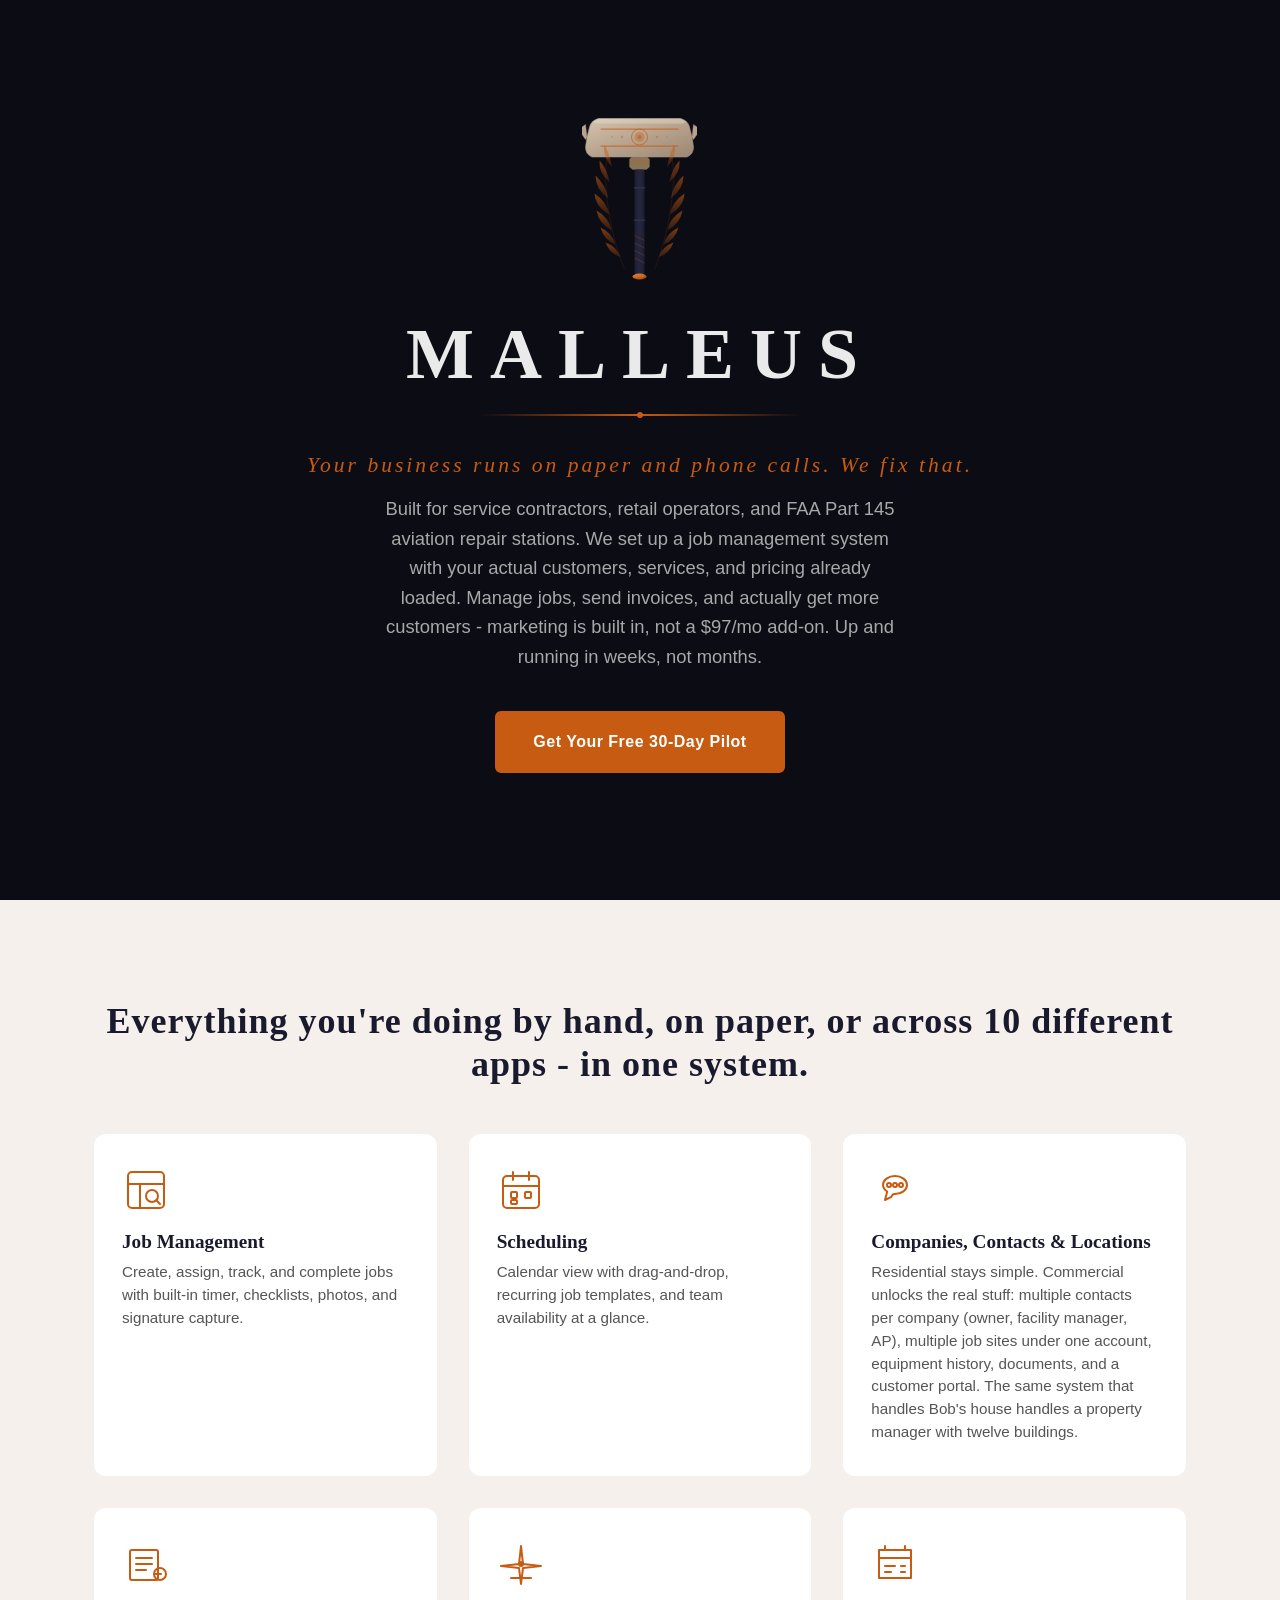
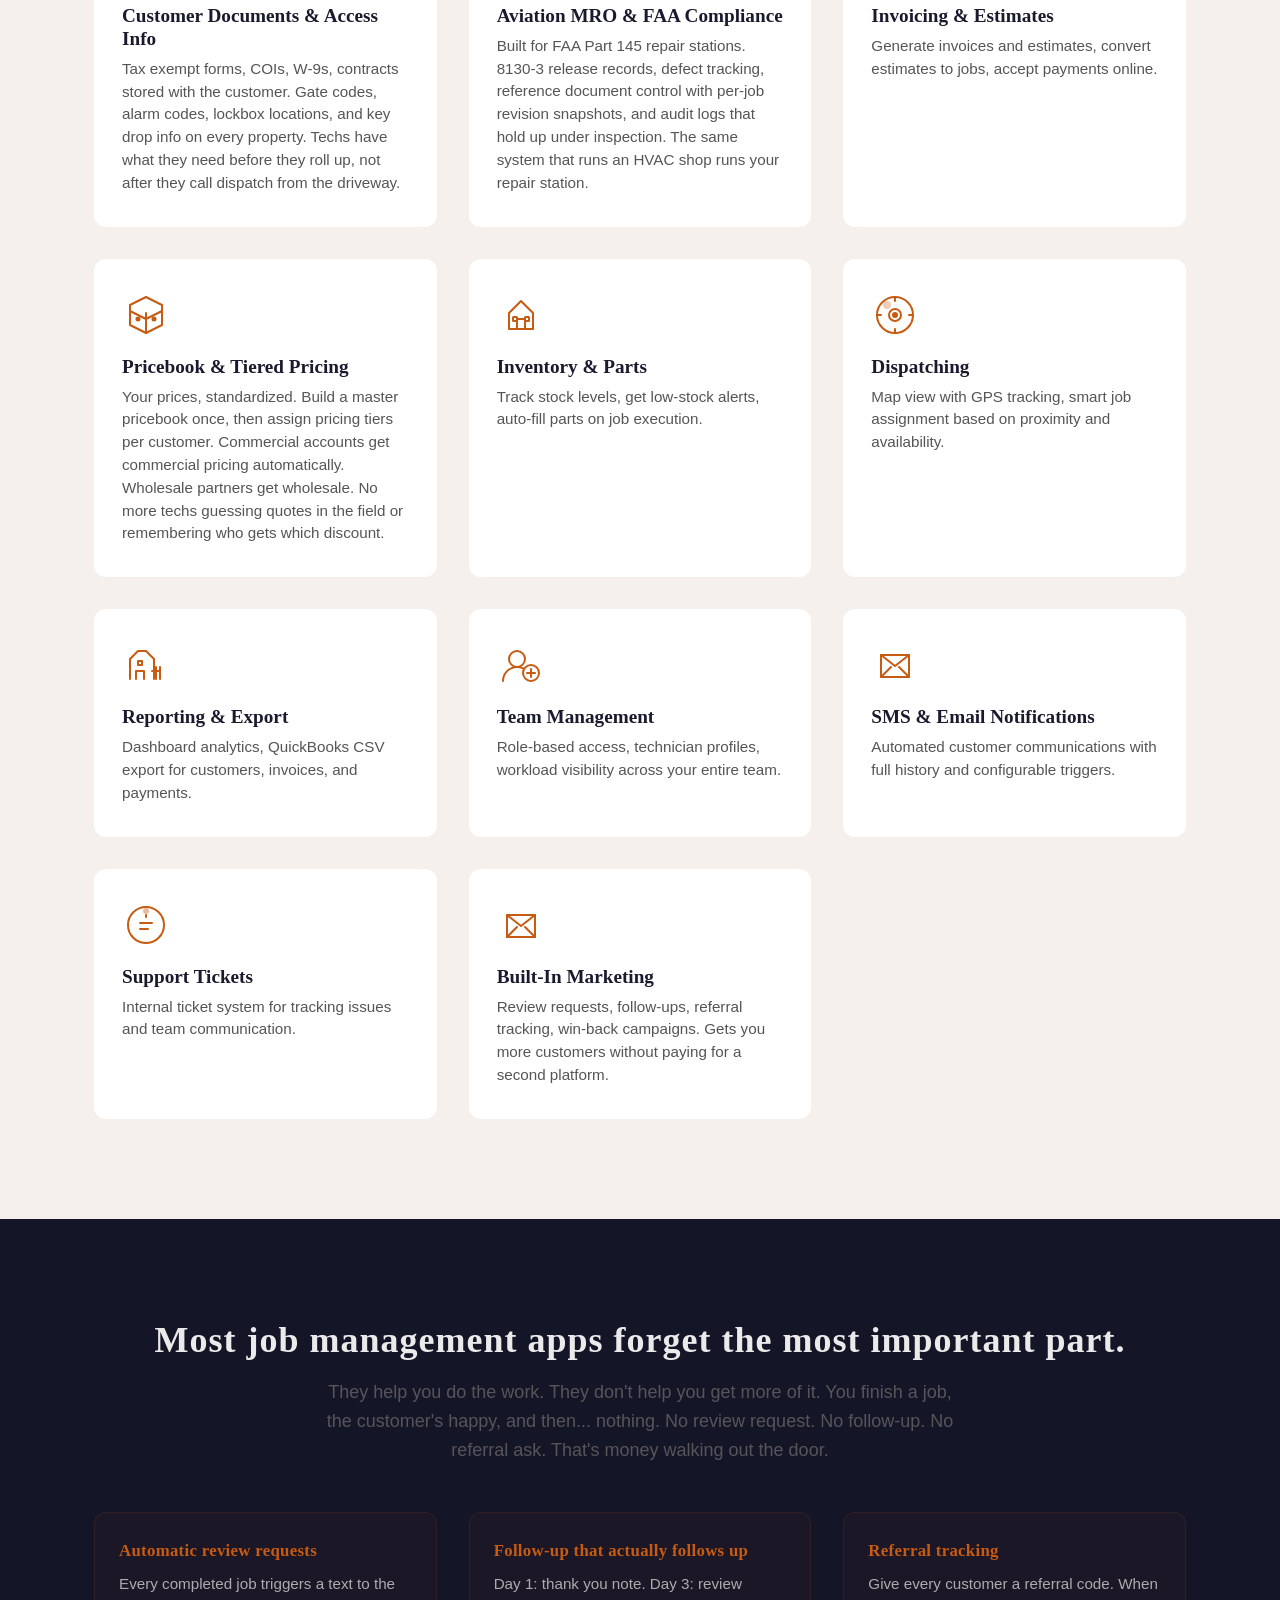
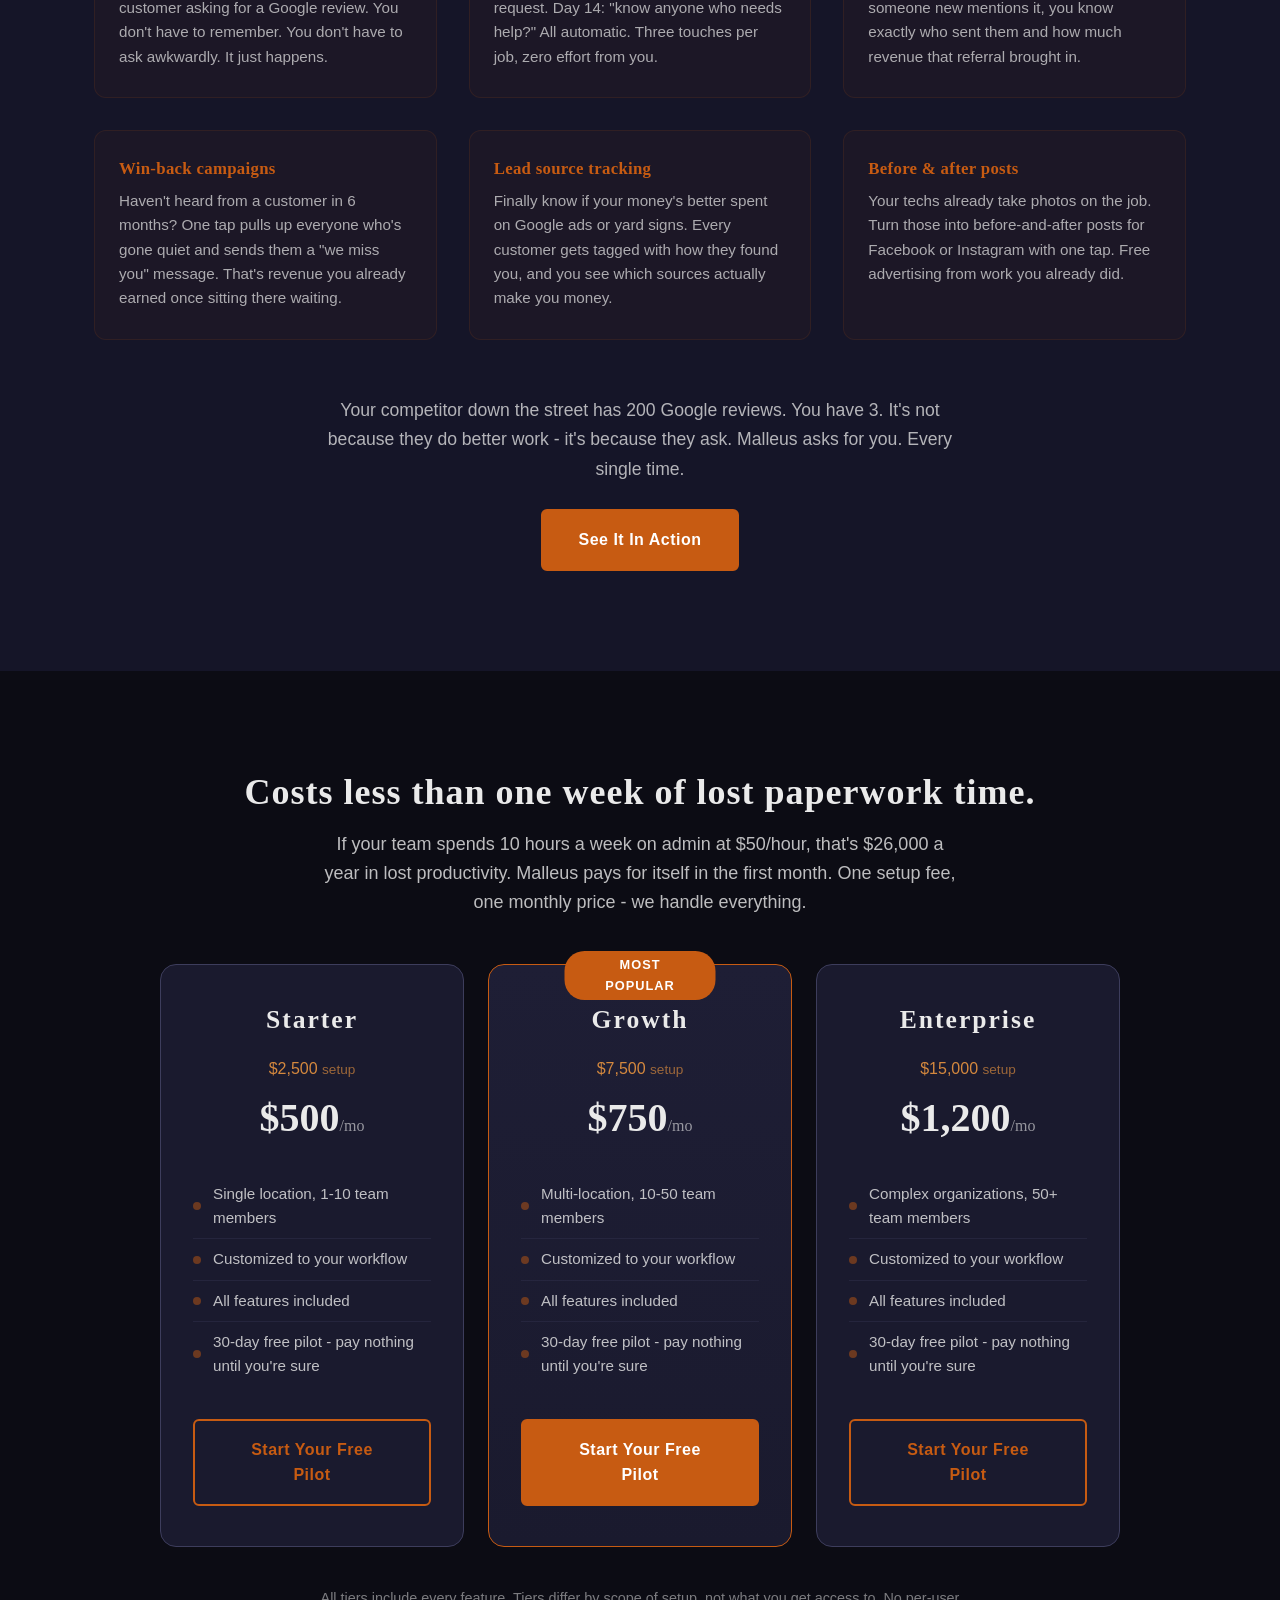
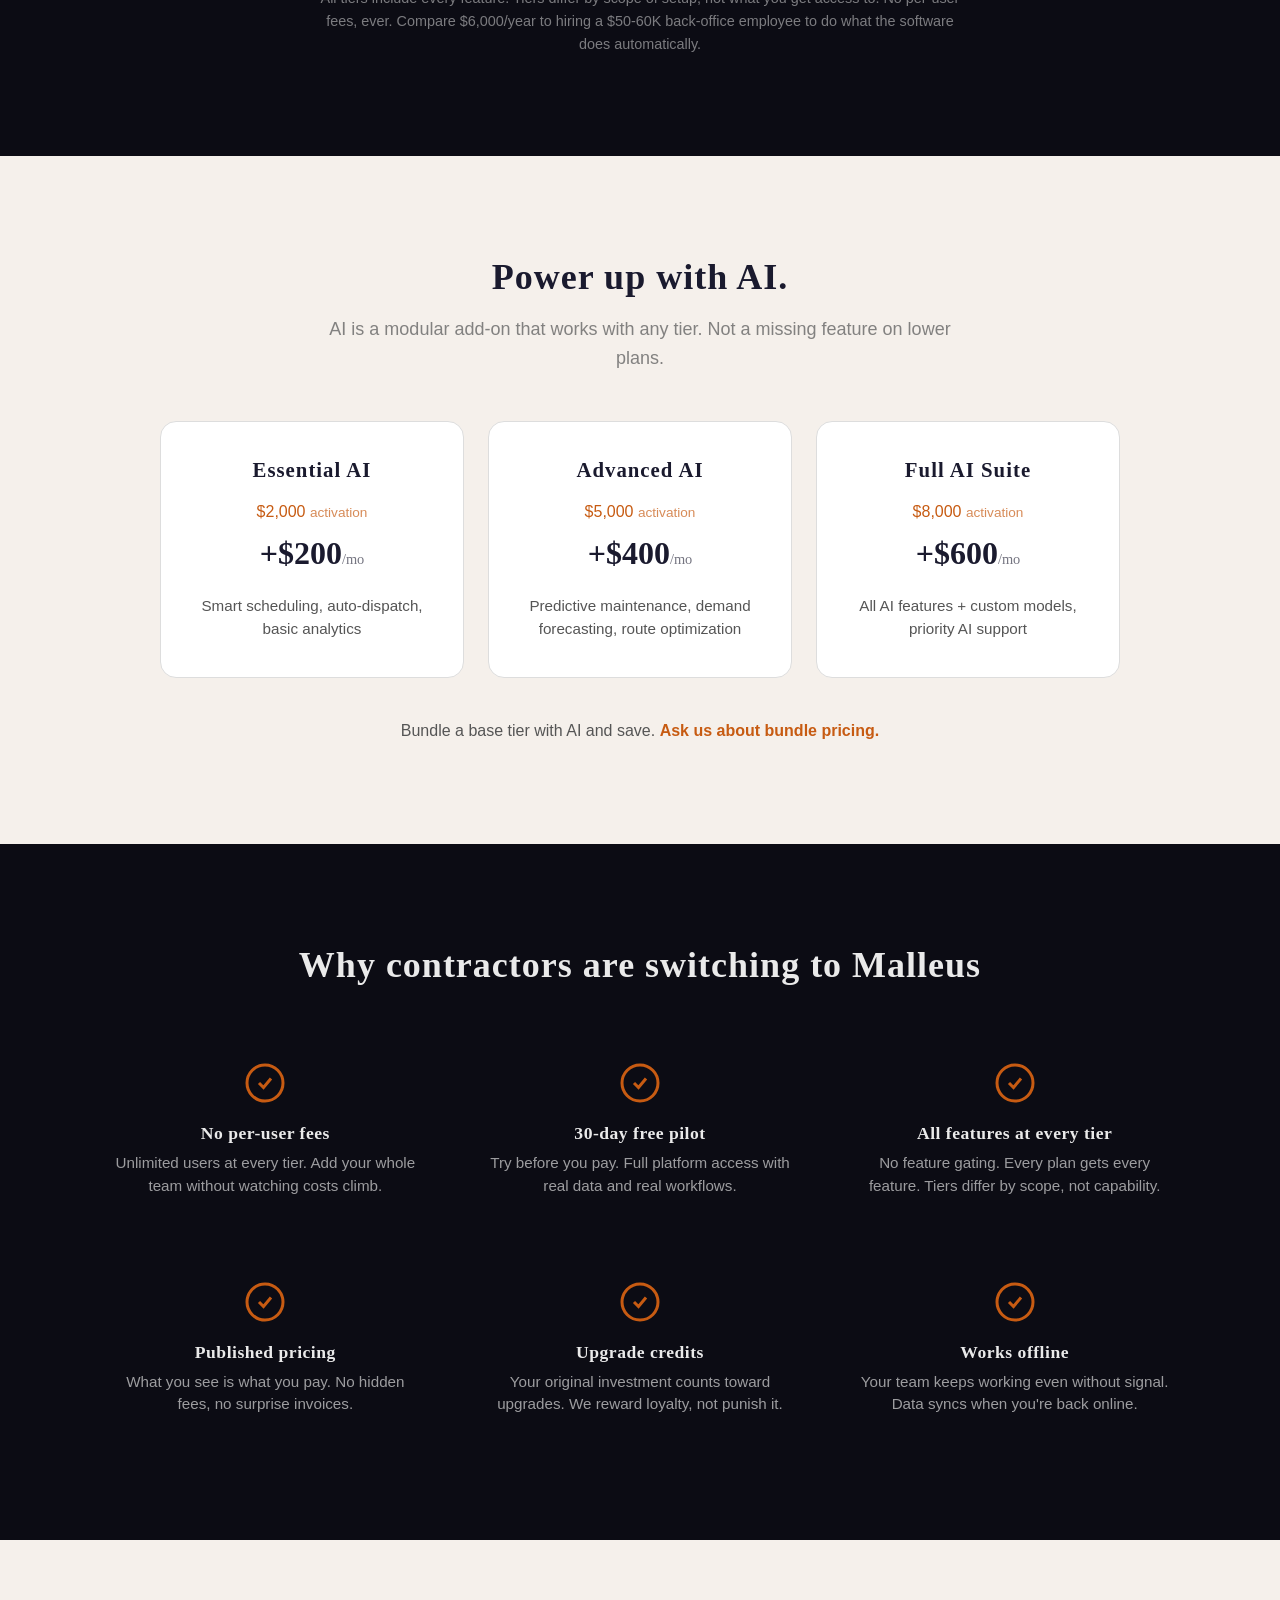
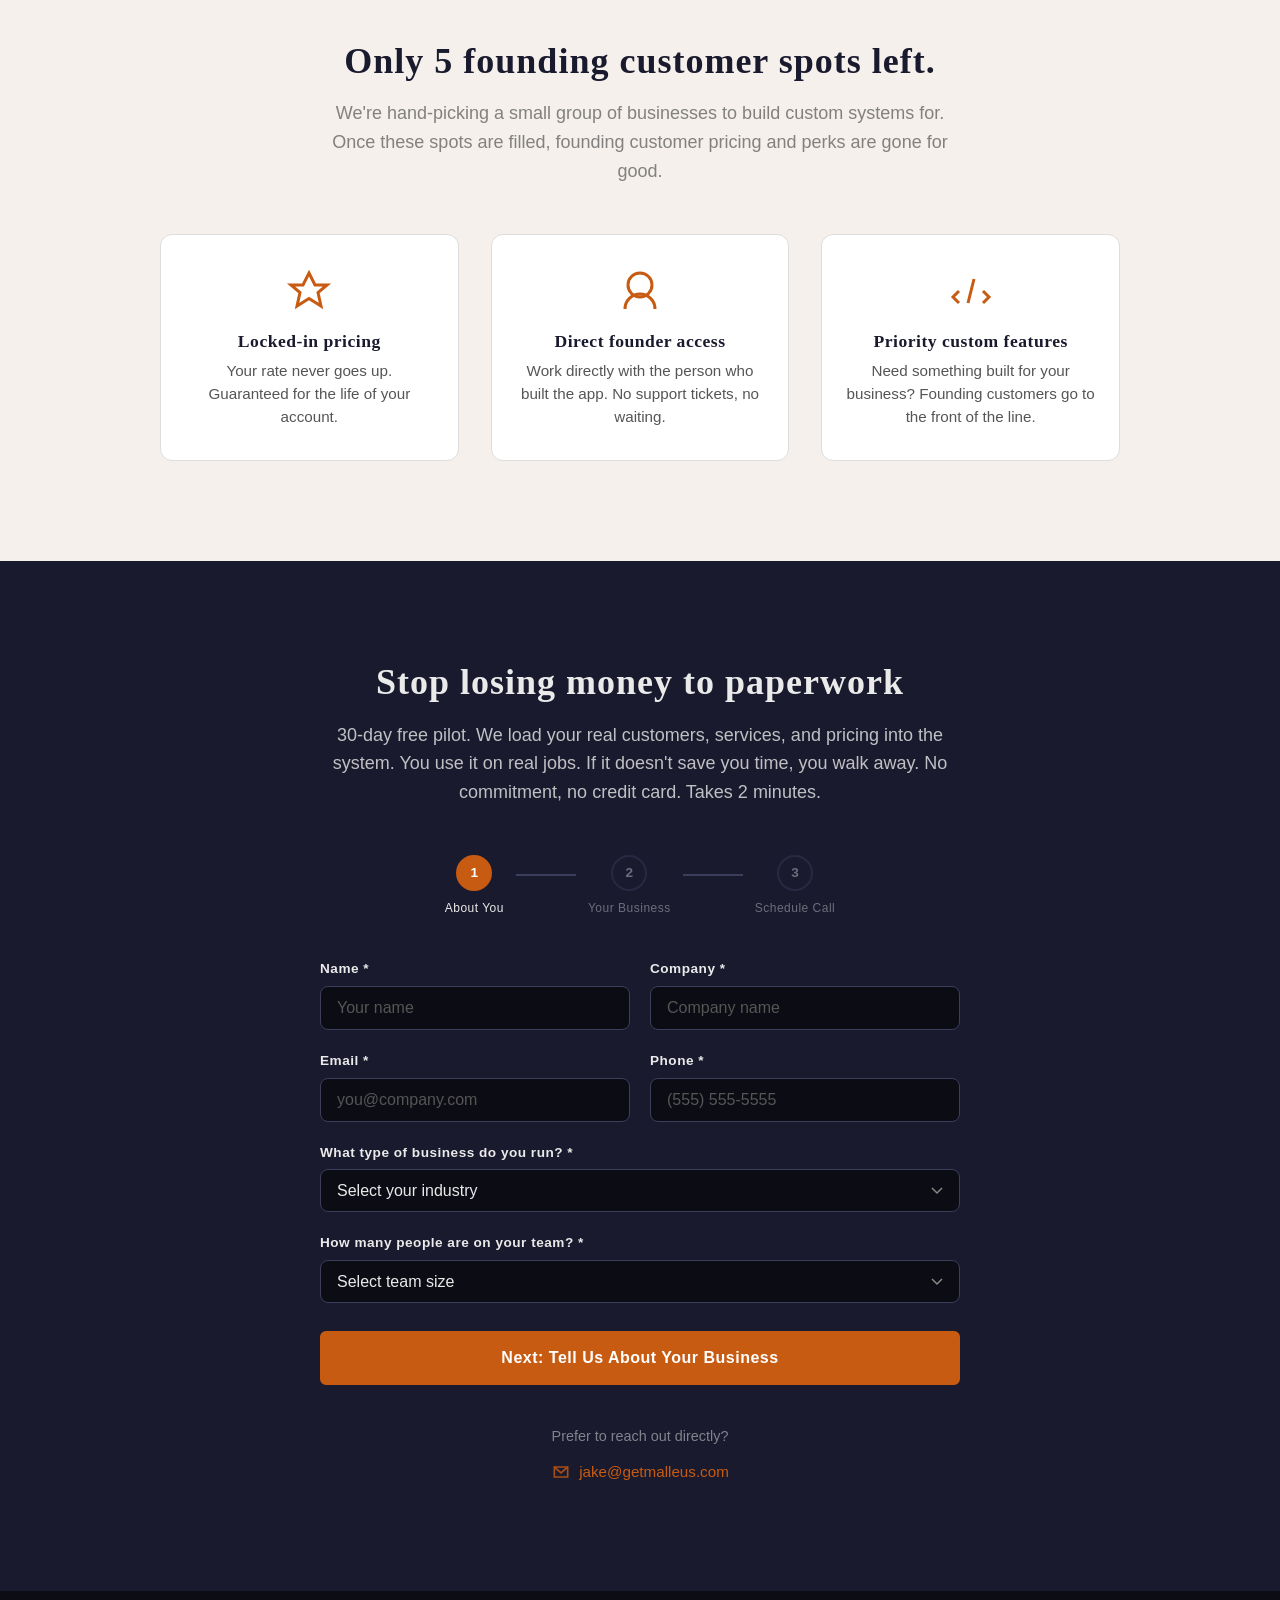
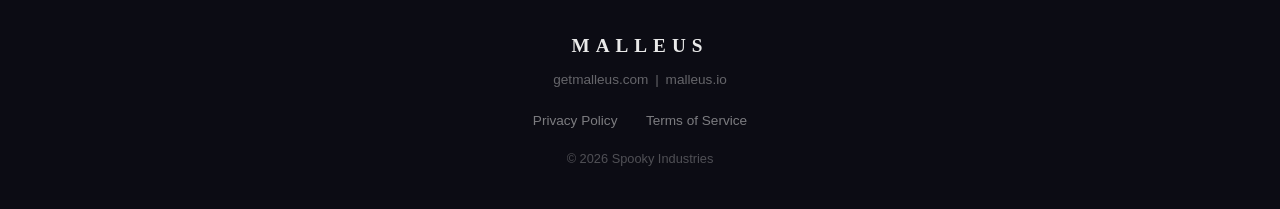
==== index.html @ 8bbc68ff "Hero subtitle: lead with audience list to surface MRO + retail breadth Aviation MRO visitors clickin" ====
<!DOCTYPE html>
<html lang="en">
<head>
  <meta charset="UTF-8">
  <meta name="viewport" content="width=device-width, initial-scale=1.0">
  <title>Malleus - Job Management for Service Businesses &amp; Aviation MRO</title>
  <meta name="description" content="Job management for service businesses, retail, and aviation MRO. Multi-location accounts, tiered pricebook, scheduling, invoicing, dispatching, FAA Part 145 compliance, and built-in marketing automation. 30-day free pilot, $500/mo, no per-user fees.">
  <meta name="theme-color" content="#0C0C14">
  <meta property="og:title" content="Malleus - Field Service, Retail, and Aviation MRO Management">
  <meta property="og:description" content="Custom job management for service businesses, retail, and FAA Part 145 aviation MRO. Multi-location accounts, tiered pricing, all features, unlimited users, 30-day free pilot.">
  <meta property="og:type" content="website">
  <meta property="og:url" content="https://getmalleus.com">
  <link rel="stylesheet" href="style.css">
  <link rel="icon" type="image/svg+xml" href="data:image/svg+xml,<svg xmlns='http://www.w3.org/2000/svg' viewBox='0 0 100 100'><rect width='100' height='100' rx='20' fill='%230C0C14'/><text x='50' y='68' text-anchor='middle' font-family='Georgia,serif' font-size='52' font-weight='bold' fill='%23EAEAEA'>M</text></svg>">
</head>
<body>

  <!-- ===================== HERO ===================== -->
  <section class="hero" id="top">
    <div class="container">
      <div class="hero-logo">
        <svg class="hero-hammer" xmlns="http://www.w3.org/2000/svg" viewBox="0 0 230 360" width="115" height="180" aria-hidden="true">
          <defs>
            <linearGradient id="steelFace" x1="0%" y1="0%" x2="100%" y2="100%">
              <stop offset="0%" style="stop-color:#D4C4B0"/>
              <stop offset="50%" style="stop-color:#B8A48E"/>
              <stop offset="100%" style="stop-color:#9A8672"/>
            </linearGradient>
            <linearGradient id="bronze" x1="0%" y1="0%" x2="100%" y2="100%">
              <stop offset="0%" style="stop-color:#D4883E"/>
              <stop offset="50%" style="stop-color:#C75B12"/>
              <stop offset="100%" style="stop-color:#A04A0E"/>
            </linearGradient>
            <linearGradient id="handleWood" x1="0%" y1="0%" x2="100%" y2="0%">
              <stop offset="0%" style="stop-color:#1E1E30"/>
              <stop offset="50%" style="stop-color:#252540"/>
              <stop offset="100%" style="stop-color:#1E1E30"/>
            </linearGradient>
            <linearGradient id="laurelGrad" x1="0%" y1="0%" x2="0%" y2="100%">
              <stop offset="0%" style="stop-color:#C75B12;stop-opacity:0.6"/>
              <stop offset="100%" style="stop-color:#C75B12;stop-opacity:0.2"/>
            </linearGradient>
          </defs>
          <g transform="translate(115, 5)">
            <!-- Hammer head -->
            <path d="M -105,55 L -100,35 Q -97,22 -82,18 L 82,18 Q 97,22 100,35 L 105,55 L 108,75 Q 108,90 95,95 L -95,95 Q -108,90 -108,75 Z" fill="url(#steelFace)" stroke="#A89280" stroke-width="1.2"/>
            <path d="M -95,25 L -82,18 L 82,18 L 95,25 L 85,28 L -85,28 Z" fill="#E8DDD0" opacity="0.4"/>
            <rect x="-78" y="38" width="156" height="2.5" rx="1" fill="#C75B12" opacity="0.7"/>
            <rect x="-78" y="72" width="156" height="2.5" rx="1" fill="#C75B12" opacity="0.7"/>
            <circle cx="0" cy="55" r="16" fill="none" stroke="#C75B12" stroke-width="2" opacity="0.7"/>
            <circle cx="0" cy="55" r="10" fill="#C75B12" opacity="0.35"/>
            <circle cx="0" cy="55" r="4" fill="#C75B12" opacity="0.6"/>
            <circle cx="-35" cy="55" r="2.5" fill="#C75B12" opacity="0.4"/>
            <circle cx="35" cy="55" r="2.5" fill="#C75B12" opacity="0.4"/>
            <circle cx="-55" cy="55" r="1.8" fill="#C75B12" opacity="0.3"/>
            <circle cx="55" cy="55" r="1.8" fill="#C75B12" opacity="0.3"/>
            <path d="M -108,60 L -115,50 Q -118,42 -115,35 L -108,30 L -105,55 Z" fill="#B8A48E" stroke="#A89280" stroke-width="0.8"/>
            <path d="M 108,60 L 115,50 Q 118,42 115,35 L 108,30 L 105,55 Z" fill="#B8A48E" stroke="#A89280" stroke-width="0.8"/>
            <!-- Handle socket -->
            <path d="M -16,95 L -20,100 L -20,115 L -14,120 L 14,120 L 20,115 L 20,100 L 16,95" fill="#8B7355" stroke="#7A6448" stroke-width="0.8"/>
            <rect x="-15" y="103" width="30" height="2" rx="1" fill="#C75B12" opacity="0.4"/>
            <!-- Handle -->
            <rect x="-10" y="120" width="20" height="210" rx="4" fill="url(#handleWood)"/>
            <line x1="-4" y1="130" x2="-4" y2="320" stroke="#2D2D48" stroke-width="0.6" opacity="0.4"/>
            <line x1="4" y1="130" x2="4" y2="320" stroke="#2D2D48" stroke-width="0.6" opacity="0.4"/>
            <rect x="-12" y="155" width="24" height="3" rx="1" fill="#3D3D5C" opacity="0.5"/>
            <rect x="-12" y="220" width="24" height="3" rx="1" fill="#3D3D5C" opacity="0.5"/>
            <g stroke="#C75B12" stroke-width="1.5" opacity="0.35">
              <line x1="-10" y1="252" x2="10" y2="262"/>
              <line x1="-10" y1="267" x2="10" y2="277"/>
              <line x1="-10" y1="282" x2="10" y2="292"/>
              <line x1="-10" y1="297" x2="10" y2="307"/>
            </g>
            <ellipse cx="0" cy="334" rx="14" ry="6" fill="url(#bronze)"/>
            <ellipse cx="0" cy="332" rx="10" ry="4" fill="#D4883E" opacity="0.4"/>
            <!-- Laurels -->
            <g fill="url(#laurelGrad)">
              <path d="M -55,115 Q -75,95 -70,70 Q -60,88 -55,115"/>
              <path d="M -60,145 Q -82,128 -80,102 Q -65,118 -60,145"/>
              <path d="M -62,178 Q -88,160 -88,132 Q -68,150 -62,178"/>
              <path d="M -60,210 Q -88,195 -90,168 Q -67,183 -60,210"/>
              <path d="M -55,242 Q -82,228 -86,202 Q -62,215 -55,242"/>
              <path d="M -48,270 Q -72,260 -78,236 Q -55,246 -48,270"/>
              <path d="M -38,295 Q -60,288 -68,266 Q -46,274 -38,295"/>
              <path d="M 30,320 Q 55,260 65,180 Q 72,120 62,80" fill="none" stroke="#C75B12" stroke-width="1" opacity="0.25"/>
            </g>
            <g fill="url(#laurelGrad)">
              <path d="M 55,115 Q 75,95 70,70 Q 60,88 55,115"/>
              <path d="M 60,145 Q 82,128 80,102 Q 65,118 60,145"/>
              <path d="M 62,178 Q 88,160 88,132 Q 68,150 62,178"/>
              <path d="M 60,210 Q 88,195 90,168 Q 67,183 60,210"/>
              <path d="M 55,242 Q 82,228 86,202 Q 62,215 55,242"/>
              <path d="M 48,270 Q 72,260 78,236 Q 55,246 48,270"/>
              <path d="M 38,295 Q 60,288 68,266 Q 46,274 38,295"/>
              <path d="M -30,320 Q -55,260 -65,180 Q -72,120 -62,80" fill="none" stroke="#C75B12" stroke-width="1" opacity="0.25"/>
            </g>
          </g>
        </svg>
        <h1 class="wordmark">MALLEUS</h1>
        <div class="hero-divider">
          <span class="divider-dot"></span>
        </div>
      </div>
      <p class="hero-tagline">Your business runs on paper and phone calls. We fix that.</p>
      <p class="hero-subtitle">Built for service contractors, retail operators, and FAA Part 145 aviation repair stations. We set up a job management system with your actual customers, services, and pricing already loaded. Manage jobs, send invoices, and actually get more customers  - marketing is built in, not a $97/mo add-on. Up and running in weeks, not months.</p>
      <a href="#contact" class="btn btn-primary">Get Your Free 30-Day Pilot</a>
    </div>
  </section>

  <!-- ===================== FEATURES ===================== -->
  <section class="features" id="features">
    <div class="container">
      <h2 class="section-title">Everything you're doing by hand, on paper, or across 10 different apps  - in one system.</h2>
      <div class="feature-grid">

        <div class="feature-card">
          <div class="feature-icon">
            <svg viewBox="0 0 48 48" fill="none" stroke="currentColor" stroke-width="2" stroke-linecap="round" stroke-linejoin="round"><rect x="6" y="6" width="36" height="36" rx="4"/><path d="M6 18h36"/><path d="M18 18v24"/><circle cx="30" cy="30" r="6"/><path d="M34.2 34.2L38 38"/></svg>
          </div>
          <h3>Job Management</h3>
          <p>Create, assign, track, and complete jobs with built-in timer, checklists, photos, and signature capture.</p>
        </div>

        <div class="feature-card">
          <div class="feature-icon">
            <svg viewBox="0 0 48 48" fill="none" stroke="currentColor" stroke-width="2" stroke-linecap="round" stroke-linejoin="round"><rect x="6" y="10" width="36" height="32" rx="4"/><path d="M6 20h36"/><path d="M16 6v8"/><path d="M32 6v8"/><rect x="14" y="26" width="6" height="6" rx="1"/><rect x="28" y="26" width="6" height="6" rx="1"/><rect x="14" y="34" width="6" height="4" rx="1"/></svg>
          </div>
          <h3>Scheduling</h3>
          <p>Calendar view with drag-and-drop, recurring job templates, and team availability at a glance.</p>
        </div>

        <div class="feature-card">
          <div class="feature-icon">
            <svg viewBox="0 0 48 48" fill="none" stroke="currentColor" stroke-width="2" stroke-linecap="round" stroke-linejoin="round"><path d="M24 28c6.627 0 12-4.03 12-9s-5.373-9-12-9-12 4.03-12 9c0 2.57 1.614 4.889 4.2 6.516L14 34l6.4-3.2C21.55 27.36 22.748 28 24 28z"/><circle cx="18" cy="19" r="2"/><circle cx="24" cy="19" r="2"/><circle cx="30" cy="19" r="2"/></svg>
          </div>
          <h3>Companies, Contacts &amp; Locations</h3>
          <p>Residential stays simple. Commercial unlocks the real stuff: multiple contacts per company (owner, facility manager, AP), multiple job sites under one account, equipment history, documents, and a customer portal. The same system that handles Bob's house handles a property manager with twelve buildings.</p>
        </div>

        <div class="feature-card">
          <div class="feature-icon">
            <svg viewBox="0 0 48 48" fill="none" stroke="currentColor" stroke-width="2" stroke-linecap="round" stroke-linejoin="round"><rect x="8" y="10" width="28" height="30" rx="2"/><path d="M14 18h16"/><path d="M14 24h16"/><path d="M14 30h10"/><circle cx="38" cy="34" r="6" fill="none"/><path d="M36 31v6"/><path d="M33 34h6"/></svg>
          </div>
          <h3>Customer Documents &amp; Access Info</h3>
          <p>Tax exempt forms, COIs, W-9s, contracts stored with the customer. Gate codes, alarm codes, lockbox locations, and key drop info on every property. Techs have what they need before they roll up, not after they call dispatch from the driveway.</p>
        </div>

        <div class="feature-card">
          <div class="feature-icon">
            <svg viewBox="0 0 48 48" fill="none" stroke="currentColor" stroke-width="2" stroke-linecap="round" stroke-linejoin="round"><path d="M24 6 L26 24 L44 26 L26 28 L24 44 L22 28 L4 26 L22 24 Z"/><circle cx="24" cy="24" r="2" fill="currentColor"/><path d="M14 38h20"/></svg>
          </div>
          <h3>Aviation MRO &amp; FAA Compliance</h3>
          <p>Built for FAA Part 145 repair stations. 8130-3 release records, defect tracking, reference document control with per-job revision snapshots, and audit logs that hold up under inspection. The same system that runs an HVAC shop runs your repair station.</p>
        </div>

        <div class="feature-card">
          <div class="feature-icon">
            <svg viewBox="0 0 48 48" fill="none" stroke="currentColor" stroke-width="2" stroke-linecap="round" stroke-linejoin="round"><path d="M8 10h32v28H8z"/><path d="M8 18h32"/><path d="M14 26h10"/><path d="M14 32h6"/><path d="M30 26h4"/><path d="M30 32h4"/><path d="M14 10V6"/><path d="M34 10V6"/></svg>
          </div>
          <h3>Invoicing &amp; Estimates</h3>
          <p>Generate invoices and estimates, convert estimates to jobs, accept payments online.</p>
        </div>

        <div class="feature-card">
          <div class="feature-icon">
            <svg viewBox="0 0 48 48" fill="none" stroke="currentColor" stroke-width="2" stroke-linecap="round" stroke-linejoin="round"><path d="M8 14l16-8 16 8v6l-16 8-16-8z"/><path d="M8 20v14l16 8 16-8V20"/><path d="M24 22v20"/><circle cx="32" cy="28" r="1.5" fill="currentColor"/><circle cx="16" cy="28" r="1.5" fill="currentColor"/></svg>
          </div>
          <h3>Pricebook &amp; Tiered Pricing</h3>
          <p>Your prices, standardized. Build a master pricebook once, then assign pricing tiers per customer. Commercial accounts get commercial pricing automatically. Wholesale partners get wholesale. No more techs guessing quotes in the field or remembering who gets which discount.</p>
        </div>

        <div class="feature-card">
          <div class="feature-icon">
            <svg viewBox="0 0 48 48" fill="none" stroke="currentColor" stroke-width="2" stroke-linecap="round" stroke-linejoin="round"><path d="M12 38V22l12-12 12 12v16H12z"/><path d="M20 38v-10h8v10"/><rect x="16" y="26" width="4" height="4" rx="0.5"/><rect x="28" y="26" width="4" height="4" rx="0.5"/></svg>
          </div>
          <h3>Inventory &amp; Parts</h3>
          <p>Track stock levels, get low-stock alerts, auto-fill parts on job execution.</p>
        </div>

        <div class="feature-card">
          <div class="feature-icon">
            <svg viewBox="0 0 48 48" fill="none" stroke="currentColor" stroke-width="2" stroke-linecap="round" stroke-linejoin="round"><circle cx="24" cy="24" r="18"/><circle cx="24" cy="24" r="6"/><circle cx="24" cy="24" r="2" fill="currentColor"/><path d="M24 6v4"/><path d="M24 38v4"/><path d="M6 24h4"/><path d="M38 24h4"/><circle cx="16" cy="14" r="3" fill="currentColor" opacity="0.3"/></svg>
          </div>
          <h3>Dispatching</h3>
          <p>Map view with GPS tracking, smart job assignment based on proximity and availability.</p>
        </div>

        <div class="feature-card">
          <div class="feature-icon">
            <svg viewBox="0 0 48 48" fill="none" stroke="currentColor" stroke-width="2" stroke-linecap="round" stroke-linejoin="round"><path d="M8 38V18l8-8h8l8 8v20"/><path d="M14 38v-8h8v8"/><path d="M34 38V26"/><path d="M30 30h8"/><path d="M38 26v12"/><rect x="16" y="20" width="4" height="4"/></svg>
          </div>
          <h3>Reporting &amp; Export</h3>
          <p>Dashboard analytics, QuickBooks CSV export for customers, invoices, and payments.</p>
        </div>

        <div class="feature-card">
          <div class="feature-icon">
            <svg viewBox="0 0 48 48" fill="none" stroke="currentColor" stroke-width="2" stroke-linecap="round" stroke-linejoin="round"><circle cx="20" cy="18" r="8"/><path d="M6 40c0-7.732 6.268-14 14-14 2.214 0 4.31.514 6.174 1.43"/><circle cx="34" cy="32" r="8"/><path d="M34 28v8"/><path d="M30 32h8"/></svg>
          </div>
          <h3>Team Management</h3>
          <p>Role-based access, technician profiles, workload visibility across your entire team.</p>
        </div>

        <div class="feature-card">
          <div class="feature-icon">
            <svg viewBox="0 0 48 48" fill="none" stroke="currentColor" stroke-width="2" stroke-linecap="round" stroke-linejoin="round"><path d="M10 14h28v22H10z"/><path d="M10 14l14 11 14-11"/><path d="M10 36l10-10"/><path d="M38 36L28 26"/></svg>
          </div>
          <h3>SMS &amp; Email Notifications</h3>
          <p>Automated customer communications with full history and configurable triggers.</p>
        </div>

        <div class="feature-card">
          <div class="feature-icon">
            <svg viewBox="0 0 48 48" fill="none" stroke="currentColor" stroke-width="2" stroke-linecap="round" stroke-linejoin="round"><circle cx="24" cy="24" r="18"/><path d="M18 22h12"/><path d="M18 28h8"/><path d="M24 16v-2"/><circle cx="24" cy="10" r="2" fill="currentColor" opacity="0.4"/></svg>
          </div>
          <h3>Support Tickets</h3>
          <p>Internal ticket system for tracking issues and team communication.</p>
        </div>

        <div class="feature-card">
          <div class="feature-icon">
            <svg viewBox="0 0 48 48" fill="none" stroke="currentColor" stroke-width="2" stroke-linecap="round" stroke-linejoin="round"><path d="M10 14h28v22H10z"/><path d="M10 14l14 11 14-11"/><path d="M10 36l10-10"/><path d="M38 36L28 26"/></svg>
          </div>
          <h3>Built-In Marketing</h3>
          <p>Review requests, follow-ups, referral tracking, win-back campaigns. Gets you more customers without paying for a second platform.</p>
        </div>

      </div>
    </div>
  </section>

  <!-- ===================== MARKETING ===================== -->
  <section class="marketing-highlight" id="marketing">
    <div class="container">
      <h2 class="section-title">Most job management apps forget the most important part.</h2>
      <p class="section-subtitle dark">They help you do the work. They don't help you get more of it. You finish a job, the customer's happy, and then... nothing. No review request. No follow-up. No referral ask. That's money walking out the door.</p>

      <div class="marketing-grid">

        <div class="marketing-item">
          <h3>Automatic review requests</h3>
          <p>Every completed job triggers a text to the customer asking for a Google review. You don't have to remember. You don't have to ask awkwardly. It just happens.</p>
        </div>

        <div class="marketing-item">
          <h3>Follow-up that actually follows up</h3>
          <p>Day 1: thank you note. Day 3: review request. Day 14: "know anyone who needs help?" All automatic. Three touches per job, zero effort from you.</p>
        </div>

        <div class="marketing-item">
          <h3>Referral tracking</h3>
          <p>Give every customer a referral code. When someone new mentions it, you know exactly who sent them and how much revenue that referral brought in.</p>
        </div>

        <div class="marketing-item">
          <h3>Win-back campaigns</h3>
          <p>Haven't heard from a customer in 6 months? One tap pulls up everyone who's gone quiet and sends them a "we miss you" message. That's revenue you already earned once sitting there waiting.</p>
        </div>

        <div class="marketing-item">
          <h3>Lead source tracking</h3>
          <p>Finally know if your money's better spent on Google ads or yard signs. Every customer gets tagged with how they found you, and you see which sources actually make you money.</p>
        </div>

        <div class="marketing-item">
          <h3>Before &amp; after posts</h3>
          <p>Your techs already take photos on the job. Turn those into before-and-after posts for Facebook or Instagram with one tap. Free advertising from work you already did.</p>
        </div>

      </div>

      <div class="marketing-bottom">
        <p class="marketing-callout">Your competitor down the street has 200 Google reviews. You have 3. It's not because they do better work  - it's because they ask. Malleus asks for you. Every single time.</p>
        <a href="#contact" class="btn btn-primary">See It In Action</a>
      </div>
    </div>
  </section>

  <!-- ===================== PRICING ===================== -->
  <section class="pricing" id="pricing">
    <div class="container">
      <h2 class="section-title light">Costs less than one week of lost paperwork time.</h2>
      <p class="section-subtitle">If your team spends 10 hours a week on admin at $50/hour, that's $26,000 a year in lost productivity. Malleus pays for itself in the first month. One setup fee, one monthly price  - we handle everything.</p>

      <div class="pricing-grid">

        <div class="pricing-card">
          <h3>Starter</h3>
          <div class="price-deployment">$2,500 <span>setup</span></div>
          <div class="price-monthly">$500<span>/mo</span></div>
          <ul>
            <li>Single location, 1-10 team members</li>
            <li>Customized to your workflow</li>
            <li>All features included</li>
            <li>30-day free pilot  - pay nothing until you're sure</li>
          </ul>
          <a href="#contact" class="btn btn-outline">Start Your Free Pilot</a>
        </div>

        <div class="pricing-card featured">
          <div class="featured-badge">Most Popular</div>
          <h3>Growth</h3>
          <div class="price-deployment">$7,500 <span>setup</span></div>
          <div class="price-monthly">$750<span>/mo</span></div>
          <ul>
            <li>Multi-location, 10-50 team members</li>
            <li>Customized to your workflow</li>
            <li>All features included</li>
            <li>30-day free pilot  - pay nothing until you're sure</li>
          </ul>
          <a href="#contact" class="btn btn-primary">Start Your Free Pilot</a>
        </div>

        <div class="pricing-card">
          <h3>Enterprise</h3>
          <div class="price-deployment">$15,000 <span>setup</span></div>
          <div class="price-monthly">$1,200<span>/mo</span></div>
          <ul>
            <li>Complex organizations, 50+ team members</li>
            <li>Customized to your workflow</li>
            <li>All features included</li>
            <li>30-day free pilot  - pay nothing until you're sure</li>
          </ul>
          <a href="#contact" class="btn btn-outline">Start Your Free Pilot</a>
        </div>

      </div>

      <p class="pricing-note">All tiers include every feature. Tiers differ by scope of setup, not what you get access to. No per-user fees, ever. Compare $6,000/year to hiring a $50-60K back-office employee to do what the software does automatically.</p>
    </div>
  </section>

  <!-- ===================== AI ADD-ON ===================== -->
  <section class="ai-addon" id="ai">
    <div class="container">
      <h2 class="section-title">Power up with AI.</h2>
      <p class="section-subtitle dark">AI is a modular add-on that works with any tier. Not a missing feature on lower plans.</p>

      <div class="ai-grid">

        <div class="ai-card">
          <h3>Essential AI</h3>
          <div class="ai-price">$2,000 <span>activation</span></div>
          <div class="ai-monthly">+$200<span>/mo</span></div>
          <p>Smart scheduling, auto-dispatch, basic analytics</p>
        </div>

        <div class="ai-card">
          <h3>Advanced AI</h3>
          <div class="ai-price">$5,000 <span>activation</span></div>
          <div class="ai-monthly">+$400<span>/mo</span></div>
          <p>Predictive maintenance, demand forecasting, route optimization</p>
        </div>

        <div class="ai-card">
          <h3>Full AI Suite</h3>
          <div class="ai-price">$8,000 <span>activation</span></div>
          <div class="ai-monthly">+$600<span>/mo</span></div>
          <p>All AI features + custom models, priority AI support</p>
        </div>

      </div>

      <p class="ai-note">Bundle a base tier with AI and save. <a href="#contact">Ask us about bundle pricing.</a></p>
    </div>
  </section>

  <!-- ===================== WHY MALLEUS ===================== -->
  <section class="why" id="why">
    <div class="container">
      <h2 class="section-title light">Why contractors are switching to Malleus</h2>
      <div class="why-grid">

        <div class="why-item">
          <div class="why-icon">
            <svg viewBox="0 0 32 32" fill="none" stroke="currentColor" stroke-width="2"><circle cx="16" cy="16" r="12"/><path d="M12 16l3 3 5-6"/></svg>
          </div>
          <h3>No per-user fees</h3>
          <p>Unlimited users at every tier. Add your whole team without watching costs climb.</p>
        </div>

        <div class="why-item">
          <div class="why-icon">
            <svg viewBox="0 0 32 32" fill="none" stroke="currentColor" stroke-width="2"><circle cx="16" cy="16" r="12"/><path d="M12 16l3 3 5-6"/></svg>
          </div>
          <h3>30-day free pilot</h3>
          <p>Try before you pay. Full platform access with real data and real workflows.</p>
        </div>

        <div class="why-item">
          <div class="why-icon">
            <svg viewBox="0 0 32 32" fill="none" stroke="currentColor" stroke-width="2"><circle cx="16" cy="16" r="12"/><path d="M12 16l3 3 5-6"/></svg>
          </div>
          <h3>All features at every tier</h3>
          <p>No feature gating. Every plan gets every feature. Tiers differ by scope, not capability.</p>
        </div>

        <div class="why-item">
          <div class="why-icon">
            <svg viewBox="0 0 32 32" fill="none" stroke="currentColor" stroke-width="2"><circle cx="16" cy="16" r="12"/><path d="M12 16l3 3 5-6"/></svg>
          </div>
          <h3>Published pricing</h3>
          <p>What you see is what you pay. No hidden fees, no surprise invoices.</p>
        </div>

        <div class="why-item">
          <div class="why-icon">
            <svg viewBox="0 0 32 32" fill="none" stroke="currentColor" stroke-width="2"><circle cx="16" cy="16" r="12"/><path d="M12 16l3 3 5-6"/></svg>
          </div>
          <h3>Upgrade credits</h3>
          <p>Your original investment counts toward upgrades. We reward loyalty, not punish it.</p>
        </div>

        <div class="why-item">
          <div class="why-icon">
            <svg viewBox="0 0 32 32" fill="none" stroke="currentColor" stroke-width="2"><circle cx="16" cy="16" r="12"/><path d="M12 16l3 3 5-6"/></svg>
          </div>
          <h3>Works offline</h3>
          <p>Your team keeps working even without signal. Data syncs when you're back online.</p>
        </div>

      </div>
    </div>
  </section>

  <!-- ===================== FOUNDING CUSTOMER ===================== -->
  <section class="founding" id="founding">
    <div class="container">
      <h2 class="section-title">Only 5 founding customer spots left.</h2>
      <p class="section-subtitle dark">We're hand-picking a small group of businesses to build custom systems for. Once these spots are filled, founding customer pricing and perks are gone for good.</p>
      <div class="founding-grid">
        <div class="founding-item">
          <div class="founding-icon">
            <svg viewBox="0 0 32 32" fill="none" stroke="currentColor" stroke-width="2"><path d="M16 4l4 8h8l-6 5 2 9-8-5-8 5 2-9-6-5h8z"/></svg>
          </div>
          <h3>Locked-in pricing</h3>
          <p>Your rate never goes up. Guaranteed for the life of your account.</p>
        </div>
        <div class="founding-item">
          <div class="founding-icon">
            <svg viewBox="0 0 32 32" fill="none" stroke="currentColor" stroke-width="2"><circle cx="16" cy="12" r="8"/><path d="M6 28c0-5.523 4.477-10 10-10s10 4.477 10 10"/></svg>
          </div>
          <h3>Direct founder access</h3>
          <p>Work directly with the person who built the app. No support tickets, no waiting.</p>
        </div>
        <div class="founding-item">
          <div class="founding-icon">
            <svg viewBox="0 0 32 32" fill="none" stroke="currentColor" stroke-width="2"><path d="M8 16l-4 4 4 4"/><path d="M24 16l4 4-4 4"/><path d="M18 8l-4 16"/></svg>
          </div>
          <h3>Priority custom features</h3>
          <p>Need something built for your business? Founding customers go to the front of the line.</p>
        </div>
      </div>
    </div>
  </section>

  <!-- ===================== CONTACT ===================== -->
  <section class="contact" id="contact">
    <div class="container">
      <h2 class="section-title light">Stop losing money to paperwork</h2>
      <p class="section-subtitle">30-day free pilot. We load your real customers, services, and pricing into the system. You use it on real jobs. If it doesn't save you time, you walk away. No commitment, no credit card. Takes 2 minutes.</p>

      <div class="contact-content">
        <!-- Progress Steps -->
        <div class="form-progress">
          <div class="progress-step active" data-step="1">
            <div class="step-number">1</div>
            <span>About You</span>
          </div>
          <div class="progress-line"></div>
          <div class="progress-step" data-step="2">
            <div class="step-number">2</div>
            <span>Your Business</span>
          </div>
          <div class="progress-line"></div>
          <div class="progress-step" data-step="3">
            <div class="step-number">3</div>
            <span>Schedule Call</span>
          </div>
        </div>

        <form class="contact-form questionnaire" action="https://formspree.io/f/mwvrewwd" method="POST" id="contactForm">

          <!-- Step 1: Contact Info -->
          <div class="form-step active" id="step1">
            <div class="form-group">
              <label for="name">Name *</label>
              <input type="text" id="name" name="name" required placeholder="Your name">
            </div>
            <div class="form-group">
              <label for="company">Company *</label>
              <input type="text" id="company" name="company" required placeholder="Company name">
            </div>
            <div class="form-group">
              <label for="email">Email *</label>
              <input type="email" id="email" name="email" required placeholder="you@company.com">
            </div>
            <div class="form-group">
              <label for="phone">Phone *</label>
              <input type="tel" id="phone" name="phone" required placeholder="(555) 555-5555">
            </div>
            <div class="form-group full-width">
              <label for="industry">What type of business do you run? *</label>
              <select id="industry" name="industry" required>
                <option value="" disabled selected>Select your industry</option>
                <option value="Electrician">Electrician</option>
                <option value="Plumber">Plumber</option>
                <option value="HVAC">HVAC</option>
                <option value="Handyman">Handyman / General Contractor</option>
                <option value="Landscaping">Landscaping</option>
                <option value="Cleaning">Cleaning Service</option>
                <option value="Pest Control">Pest Control</option>
                <option value="Pressure Washing">Pressure Washing</option>
                <option value="Locksmith">Locksmith</option>
                <option value="Pool Service">Pool Service / Maintenance</option>
                <option value="Appliance Repair">Appliance Repair</option>
                <option value="Roofing">Roofing</option>
                <option value="Painting">Painting</option>
                <option value="Retail">Retail / Liquor Store</option>
                <option value="Auto">Auto / Dealership / Motorcycle</option>
                <option value="Aviation MRO">Aviation MRO / Repair Station</option>
                <option value="Other">Other</option>
              </select>
            </div>
            <div class="form-group full-width" id="otherIndustryGroup" style="display: none;">
              <label for="otherIndustry">What type of business? *</label>
              <input type="text" id="otherIndustry" name="other_industry" placeholder="e.g. Pool maintenance, Pest control, Roofing...">
            </div>
            <div class="form-group full-width">
              <label for="teamSize">How many people are on your team? *</label>
              <select id="teamSize" name="team_size" required>
                <option value="" disabled selected>Select team size</option>
                <option value="Just me">Just me</option>
                <option value="2-5">2-5</option>
                <option value="6-10">6-10</option>
                <option value="11-25">11-25</option>
                <option value="26-50">26-50</option>
                <option value="50+">50+</option>
              </select>
            </div>
            <button type="button" class="btn btn-primary btn-full" onclick="nextStep(2)">Next: Tell Us About Your Business</button>
          </div>

          <!-- Step 2: Qualifying Questions -->
          <div class="form-step" id="step2">
            <div class="form-group full-width">
              <label for="q1">What's the biggest challenge you're facing right now in your business? *</label>
              <textarea id="q1" name="biggest_challenge" rows="3" required placeholder="What's costing you time, money, or headaches?"></textarea>
            </div>
            <div class="form-group full-width">
              <label for="paperworkHours">How many hours per week does your team spend on paperwork, scheduling, or chasing invoices? *</label>
              <select id="paperworkHours" name="paperwork_hours" required>
                <option value="" disabled selected>Select an estimate</option>
                <option value="1-5 hours">1-5 hours</option>
                <option value="5-10 hours">5-10 hours</option>
                <option value="10-20 hours">10-20 hours</option>
                <option value="20+ hours">20+ hours</option>
                <option value="Not sure">Not sure, but too many</option>
              </select>
            </div>
            <div class="form-group full-width">
              <label for="q4">Where do you want your business to be 6 months from now? *</label>
              <textarea id="q4" name="six_month_vision" rows="3" required placeholder="What does success look like for you?"></textarea>
            </div>
            <div class="form-nav">
              <button type="button" class="btn btn-outline" onclick="prevStep(1)">Back</button>
              <button type="button" class="btn btn-primary" onclick="nextStep(3)">Next: Schedule Your Call</button>
            </div>
          </div>

          <!-- Step 3: Schedule Call -->
          <div class="form-step" id="step3">
            <div class="schedule-intro">
              <svg viewBox="0 0 48 48" fill="none" stroke="#C75B12" stroke-width="2" stroke-linecap="round" stroke-linejoin="round" width="48" height="48"><rect x="6" y="10" width="36" height="32" rx="4"/><path d="M6 20h36"/><path d="M16 6v8"/><path d="M32 6v8"/><path d="M20 28l4 4 6-8"/></svg>
              <h3>Pick a time that works for you</h3>
              <p>20-minute Zoom call. I'll walk you through a version of the app customized with your business info - not a canned demo.</p>
            </div>
            <!-- Cal.com booking embed -->
            <div class="cal-embed-wrapper full-width" id="calEmbed">
              <iframe
                src="https://cal.com/malleus/malleus-demo?embed=true&layout=month_view&theme=dark"
                frameborder="0"
                width="100%"
                height="500"
                style="border-radius: 8px; background: #0C0C14; min-height: 500px;"
                loading="lazy"
              ></iframe>
            </div>
            <div class="form-group full-width">
              <label for="notes">Anything else we should know? <span class="optional">(optional)</span></label>
              <textarea id="notes" name="additional_notes" rows="2" placeholder="Specific features you want to see, questions you have, etc."></textarea>
            </div>
            <div class="form-nav">
              <button type="button" class="btn btn-outline" onclick="prevStep(2)">Back</button>
              <button type="submit" class="btn btn-primary">Submit &amp; Book My Demo</button>
            </div>
          </div>

          <!-- Success State -->
          <div class="form-step" id="stepSuccess" style="text-align: center;">
            <div class="success-icon">
              <svg viewBox="0 0 64 64" fill="none" stroke="#C75B12" stroke-width="3" stroke-linecap="round" stroke-linejoin="round" width="64" height="64"><circle cx="32" cy="32" r="28"/><path d="M20 32l8 8 16-18"/></svg>
            </div>
            <h3 class="success-title">You're in.</h3>
            <p class="success-message">Your demo call is booked. I'll send a Zoom link to confirm. I'll be prepping a personalized walkthrough using the info you just shared - this won't be a generic demo.</p>
            <p class="success-direct">Questions before our call? Reach me directly at <a href="mailto:jake@getmalleus.com">jake@getmalleus.com</a></p>
          </div>

        </form>

        <div class="contact-info">
          <p>Prefer to reach out directly?</p>
          <a href="mailto:jake@getmalleus.com" class="contact-link">
            <svg viewBox="0 0 24 24" fill="none" stroke="currentColor" stroke-width="2" width="20" height="20"><path d="M4 6h16v12H4z"/><path d="M4 6l8 7 8-7"/></svg>
            jake@getmalleus.com
          </a>
        </div>
      </div>
    </div>
  </section>

  <!-- ===================== FOOTER ===================== -->
  <footer class="footer">
    <div class="container">
      <div class="footer-content">
        <div class="footer-brand">
          <span class="footer-wordmark">MALLEUS</span>
          <span class="footer-domains">getmalleus.com&ensp;|&ensp;malleus.io</span>
        </div>
        <div class="footer-links">
          <a href="privacy.html">Privacy Policy</a>
          <a href="terms.html">Terms of Service</a>
        </div>
        <p class="footer-copyright">&copy; 2026 Spooky Industries</p>
      </div>
    </div>
  </footer>

  <script>
    // Smooth scroll for anchor links
    document.querySelectorAll('a[href^="#"]').forEach(function(anchor) {
      anchor.addEventListener('click', function(e) {
        e.preventDefault();
        var target = document.querySelector(this.getAttribute('href'));
        if (target) {
          target.scrollIntoView({ behavior: 'smooth', block: 'start' });
        }
      });
    });

    // Show/hide "Other" industry text input
    document.getElementById('industry').addEventListener('change', function() {
      var otherGroup = document.getElementById('otherIndustryGroup');
      var otherInput = document.getElementById('otherIndustry');
      if (this.value === 'Other') {
        otherGroup.style.display = '';
        otherInput.required = true;
      } else {
        otherGroup.style.display = 'none';
        otherInput.required = false;
        otherInput.value = '';
      }
    });

    // Multi-step form navigation
    var currentStep = 1;

    function showStep(step) {
      document.querySelectorAll('.form-step').forEach(function(el) {
        el.classList.remove('active');
      });
      document.querySelectorAll('.progress-step').forEach(function(el) {
        el.classList.remove('active', 'completed');
      });
      var target = document.getElementById('step' + step);
      if (target) target.classList.add('active');
      // Mark progress
      for (var i = 1; i <= 3; i++) {
        var ps = document.querySelector('.progress-step[data-step="' + i + '"]');
        if (i < step) ps.classList.add('completed');
        if (i === step) ps.classList.add('active');
      }
      // Scroll to form
      document.getElementById('contact').scrollIntoView({ behavior: 'smooth', block: 'start' });
    }

    function nextStep(step) {
      // Validate current step required fields
      var currentStepEl = document.getElementById('step' + currentStep);
      var required = currentStepEl.querySelectorAll('[required]');
      var valid = true;
      required.forEach(function(field) {
        if (!field.value || (field.tagName === 'SELECT' && field.value === '')) {
          field.classList.add('field-error');
          valid = false;
        } else {
          field.classList.remove('field-error');
        }
      });
      if (!valid) {
        // Focus first invalid field
        currentStepEl.querySelector('.field-error').focus();
        return;
      }
      currentStep = step;
      showStep(step);
    }

    function prevStep(step) {
      currentStep = step;
      showStep(step);
    }

    // Form submission
    document.getElementById('contactForm').addEventListener('submit', function(e) {
      e.preventDefault();
      var form = this;
      var formData = new FormData(form);

      fetch(form.action, {
        method: 'POST',
        body: formData,
        headers: { 'Accept': 'application/json' }
      }).then(function(response) {
        if (response.ok) {
          // Show success state
          document.querySelectorAll('.form-step').forEach(function(el) {
            el.classList.remove('active');
          });
          document.getElementById('stepSuccess').classList.add('active');
          document.querySelectorAll('.progress-step').forEach(function(el) {
            el.classList.add('completed');
          });
          // Hide progress bar
          document.querySelector('.form-progress').style.display = 'none';
        } else {
          alert('Something went wrong. Please try again or email jake@getmalleus.com directly.');
        }
      }).catch(function() {
        // Fallback to mailto
        var name = form.querySelector('#name').value;
        var company = form.querySelector('#company').value;
        var email = form.querySelector('#email').value;
        var body = 'Name: ' + name + '%0D%0ACompany: ' + company + '%0D%0AEmail: ' + email;
        window.location.href = 'mailto:jake@getmalleus.com?subject=Malleus Demo Request - ' + encodeURIComponent(company) + '&body=' + body;
      });
    });
  </script>

</body>
</html>
---- style.css ----
/* ============================================
   MALLEUS - Landing Page Styles
   getmalleus.com
   ============================================ */

/* === RESET & BASE === */
*, *::before, *::after {
  box-sizing: border-box;
  margin: 0;
  padding: 0;
}

html {
  scroll-behavior: smooth;
  -webkit-text-size-adjust: 100%;
}

body {
  font-family: -apple-system, BlinkMacSystemFont, 'Segoe UI', Roboto, 'Helvetica Neue', Arial, sans-serif;
  color: #333333;
  line-height: 1.6;
  background: #0C0C14;
  -webkit-font-smoothing: antialiased;
  -moz-osx-font-smoothing: grayscale;
}

img, svg {
  max-width: 100%;
  height: auto;
}

a {
  color: #C75B12;
  text-decoration: none;
  transition: color 0.2s ease;
}

a:hover {
  color: #D4883E;
}

/* === CONTAINER === */
.container {
  max-width: 1140px;
  margin: 0 auto;
  padding: 0 24px;
}

/* === TYPOGRAPHY === */
h1, h2, h3 {
  font-family: Georgia, 'Times New Roman', serif;
  line-height: 1.2;
}

.section-title {
  font-size: 2.25rem;
  color: #1A1A2E;
  text-align: center;
  margin-bottom: 16px;
  letter-spacing: 1px;
}

.section-title.light {
  color: #EAEAEA;
}

.section-subtitle {
  text-align: center;
  font-size: 1.125rem;
  color: #EAEAEA;
  opacity: 0.8;
  max-width: 640px;
  margin: 0 auto 48px;
}

.section-subtitle.dark {
  color: #666;
}

/* === BUTTONS === */
.btn {
  display: inline-block;
  padding: 16px 36px;
  border-radius: 6px;
  font-size: 1rem;
  font-weight: 600;
  letter-spacing: 0.5px;
  cursor: pointer;
  transition: all 0.25s ease;
  border: 2px solid transparent;
  text-align: center;
}

.btn-primary {
  background: #C75B12;
  color: #fff;
  border-color: #C75B12;
}

.btn-primary:hover {
  background: #D4883E;
  border-color: #D4883E;
  color: #fff;
  transform: translateY(-1px);
  box-shadow: 0 4px 20px rgba(199, 91, 18, 0.35);
}

.btn-outline {
  background: transparent;
  color: #C75B12;
  border-color: #C75B12;
}

.btn-outline:hover {
  background: #C75B12;
  color: #fff;
  transform: translateY(-1px);
}

.btn-full {
  width: 100%;
}

/* ============================================
   HERO
   ============================================ */
.hero {
  background: #0C0C14;
  padding: 80px 0 100px;
  text-align: center;
  min-height: 100vh;
  display: flex;
  align-items: center;
}

.hero-logo {
  margin-bottom: 32px;
}

.hero-hammer {
  display: block;
  margin: 0 auto 24px;
}

.wordmark {
  font-family: Georgia, 'Times New Roman', serif;
  font-size: 4.5rem;
  font-weight: 700;
  color: #EAEAEA;
  letter-spacing: 16px;
  margin: 0;
}

.hero-divider {
  width: 320px;
  max-width: 80%;
  height: 2px;
  background: linear-gradient(90deg, transparent, #C75B12, transparent);
  margin: 16px auto;
  position: relative;
}

.divider-dot {
  position: absolute;
  top: 50%;
  left: 50%;
  transform: translate(-50%, -50%);
  width: 6px;
  height: 6px;
  background: #C75B12;
  border-radius: 50%;
}

.hero-tagline {
  font-family: Georgia, 'Times New Roman', serif;
  font-size: 1.35rem;
  color: #C75B12;
  letter-spacing: 3px;
  font-style: italic;
  margin-bottom: 12px;
}

.hero-subtitle {
  font-size: 1.15rem;
  color: #EAEAEA;
  opacity: 0.7;
  margin-bottom: 40px;
  max-width: 520px;
  margin-left: auto;
  margin-right: auto;
}

/* ============================================
   FEATURES
   ============================================ */
.features {
  background: #F5F0EB;
  padding: 100px 0;
}

.feature-grid {
  display: grid;
  grid-template-columns: repeat(auto-fit, minmax(280px, 1fr));
  gap: 32px;
  margin-top: 48px;
}

.feature-card {
  background: #fff;
  border-radius: 12px;
  padding: 32px 28px;
  transition: transform 0.2s ease, box-shadow 0.2s ease;
}

.feature-card:hover {
  transform: translateY(-4px);
  box-shadow: 0 8px 30px rgba(0, 0, 0, 0.08);
}

.feature-icon {
  width: 48px;
  height: 48px;
  color: #C75B12;
  margin-bottom: 16px;
}

.feature-icon svg {
  width: 48px;
  height: 48px;
}

.feature-card h3 {
  font-size: 1.2rem;
  color: #1A1A2E;
  margin-bottom: 8px;
}

.feature-card p {
  font-size: 0.95rem;
  color: #555;
  line-height: 1.5;
}

/* ============================================
   PRICING
   ============================================ */
.pricing {
  background: #0C0C14;
  padding: 100px 0;
}

.pricing-grid {
  display: grid;
  grid-template-columns: repeat(3, 1fr);
  gap: 24px;
  max-width: 960px;
  margin: 0 auto;
}

.pricing-card {
  background: #1A1A2E;
  border: 1px solid #3D3D5C;
  border-radius: 16px;
  padding: 40px 32px;
  text-align: center;
  position: relative;
  transition: transform 0.2s ease, border-color 0.2s ease;
}

.pricing-card:hover {
  transform: translateY(-4px);
  border-color: #C75B12;
}

.pricing-card.featured {
  border-color: #C75B12;
  background: linear-gradient(180deg, #1E1E35 0%, #1A1A2E 100%);
}

.featured-badge {
  position: absolute;
  top: -14px;
  left: 50%;
  transform: translateX(-50%);
  background: #C75B12;
  color: #fff;
  padding: 4px 20px;
  border-radius: 20px;
  font-size: 0.8rem;
  font-weight: 600;
  letter-spacing: 1px;
  text-transform: uppercase;
}

.pricing-card h3 {
  font-size: 1.6rem;
  color: #EAEAEA;
  margin-bottom: 20px;
  letter-spacing: 2px;
}

.price-deployment {
  font-size: 1rem;
  color: #D4883E;
  margin-bottom: 4px;
}

.price-deployment span {
  font-size: 0.85rem;
  opacity: 0.7;
}

.price-monthly {
  font-size: 2.5rem;
  font-weight: 700;
  color: #EAEAEA;
  font-family: Georgia, 'Times New Roman', serif;
  margin-bottom: 24px;
}

.price-monthly span {
  font-size: 1rem;
  font-weight: 400;
  opacity: 0.6;
}

.pricing-card ul {
  list-style: none;
  text-align: left;
  margin-bottom: 32px;
}

.pricing-card li {
  color: #EAEAEA;
  opacity: 0.8;
  font-size: 0.95rem;
  padding: 8px 0;
  border-bottom: 1px solid rgba(61, 61, 92, 0.4);
  padding-left: 20px;
  position: relative;
}

.pricing-card li::before {
  content: '';
  position: absolute;
  left: 0;
  top: 50%;
  transform: translateY(-50%);
  width: 8px;
  height: 8px;
  border-radius: 50%;
  background: #C75B12;
  opacity: 0.6;
}

.pricing-card li:last-child {
  border-bottom: none;
}

.pricing-note {
  text-align: center;
  color: #EAEAEA;
  opacity: 0.5;
  font-size: 0.9rem;
  margin-top: 40px;
  max-width: 640px;
  margin-left: auto;
  margin-right: auto;
}

/* ============================================
   AI ADD-ON
   ============================================ */
.ai-addon {
  background: #F5F0EB;
  padding: 100px 0;
}

.ai-addon .section-title {
  color: #1A1A2E;
}

.ai-grid {
  display: grid;
  grid-template-columns: repeat(3, 1fr);
  gap: 24px;
  max-width: 960px;
  margin: 0 auto;
}

.ai-card {
  background: #fff;
  border: 1px solid #ddd;
  border-radius: 16px;
  padding: 36px 28px;
  text-align: center;
  transition: transform 0.2s ease, border-color 0.2s ease;
}

.ai-card:hover {
  transform: translateY(-4px);
  border-color: #C75B12;
}

.ai-card h3 {
  font-size: 1.3rem;
  color: #1A1A2E;
  margin-bottom: 16px;
  letter-spacing: 1px;
}

.ai-price {
  font-size: 1rem;
  color: #C75B12;
  margin-bottom: 4px;
}

.ai-price span {
  font-size: 0.85rem;
  opacity: 0.7;
}

.ai-monthly {
  font-size: 2rem;
  font-weight: 700;
  color: #1A1A2E;
  font-family: Georgia, 'Times New Roman', serif;
  margin-bottom: 16px;
}

.ai-monthly span {
  font-size: 0.9rem;
  font-weight: 400;
  opacity: 0.6;
}

.ai-card p {
  font-size: 0.95rem;
  color: #555;
  line-height: 1.5;
}

.ai-note {
  text-align: center;
  margin-top: 40px;
  font-size: 1rem;
  color: #555;
}

.ai-note a {
  font-weight: 600;
}

/* ============================================
   WHY MALLEUS
   ============================================ */
.why {
  background: #0C0C14;
  padding: 100px 0;
}

.why-grid {
  display: grid;
  grid-template-columns: repeat(3, 1fr);
  gap: 32px;
  margin-top: 48px;
}

.why-item {
  text-align: center;
  padding: 24px 16px;
}

.why-icon {
  width: 48px;
  height: 48px;
  color: #C75B12;
  margin: 0 auto 16px;
}

.why-icon svg {
  width: 48px;
  height: 48px;
}

.why-item h3 {
  font-size: 1.1rem;
  color: #EAEAEA;
  margin-bottom: 8px;
  letter-spacing: 0.5px;
}

.why-item p {
  font-size: 0.95rem;
  color: #EAEAEA;
  opacity: 0.65;
  line-height: 1.5;
}

/* ============================================
   FOUNDING CUSTOMERS
   ============================================ */
.founding {
  background: #F5F0EB;
  padding: 100px 0;
}

.founding .section-title {
  color: #1A1A2E;
}

.founding-grid {
  display: grid;
  grid-template-columns: repeat(3, 1fr);
  gap: 32px;
  margin-top: 48px;
  max-width: 960px;
  margin-left: auto;
  margin-right: auto;
}

.founding-item {
  text-align: center;
  padding: 32px 24px;
  background: #fff;
  border-radius: 12px;
  border: 1px solid #ddd;
  transition: transform 0.2s ease, border-color 0.2s ease;
}

.founding-item:hover {
  transform: translateY(-4px);
  border-color: #C75B12;
}

.founding-icon {
  width: 48px;
  height: 48px;
  color: #C75B12;
  margin: 0 auto 16px;
}

.founding-icon svg {
  width: 48px;
  height: 48px;
}

.founding-item h3 {
  font-size: 1.1rem;
  color: #1A1A2E;
  margin-bottom: 8px;
  letter-spacing: 0.5px;
}

.founding-item p {
  font-size: 0.95rem;
  color: #555;
  line-height: 1.5;
}

/* ============================================
   CONTACT
   ============================================ */
.contact {
  background: #1A1A2E;
  padding: 100px 0;
}

.contact-content {
  max-width: 640px;
  margin: 0 auto;
}

.contact-form {
  display: grid;
  grid-template-columns: 1fr 1fr;
  gap: 20px;
}

.form-group {
  display: flex;
  flex-direction: column;
}

.form-group.full-width {
  grid-column: 1 / -1;
}

.form-group label {
  font-size: 0.85rem;
  font-weight: 600;
  color: #EAEAEA;
  margin-bottom: 6px;
  letter-spacing: 0.5px;
}

.form-group .optional {
  font-weight: 400;
  opacity: 0.5;
}

.form-group input,
.form-group textarea {
  background: #0C0C14;
  border: 1px solid #3D3D5C;
  border-radius: 8px;
  padding: 12px 16px;
  color: #EAEAEA;
  font-size: 1rem;
  font-family: inherit;
  transition: border-color 0.2s ease;
}

.form-group input::placeholder,
.form-group textarea::placeholder {
  color: #555;
}

.form-group input:focus,
.form-group textarea:focus {
  outline: none;
  border-color: #C75B12;
}

.form-group textarea {
  resize: vertical;
  min-height: 100px;
}

.contact-form .btn {
  grid-column: 1 / -1;
  margin-top: 8px;
}

/* Progress Steps */
.form-progress {
  display: flex;
  align-items: center;
  justify-content: center;
  margin-bottom: 40px;
  gap: 0;
}

.progress-step {
  display: flex;
  flex-direction: column;
  align-items: center;
  gap: 8px;
  opacity: 0.4;
  transition: opacity 0.3s ease;
}

.progress-step.active,
.progress-step.completed {
  opacity: 1;
}

.step-number {
  width: 36px;
  height: 36px;
  border-radius: 50%;
  border: 2px solid #3D3D5C;
  display: flex;
  align-items: center;
  justify-content: center;
  font-size: 0.85rem;
  font-weight: 700;
  color: #EAEAEA;
  transition: all 0.3s ease;
}

.progress-step.active .step-number {
  border-color: #C75B12;
  background: #C75B12;
  color: #fff;
}

.progress-step.completed .step-number {
  border-color: #C75B12;
  background: transparent;
  color: #C75B12;
}

.progress-step span {
  font-size: 0.75rem;
  color: #EAEAEA;
  letter-spacing: 0.5px;
  white-space: nowrap;
}

.progress-line {
  width: 60px;
  height: 2px;
  background: #3D3D5C;
  margin: 0 12px;
  margin-bottom: 24px;
}

/* Multi-step form */
.questionnaire {
  display: block;
}

.form-step {
  display: none;
}

.form-step.active {
  display: grid;
  grid-template-columns: 1fr 1fr;
  gap: 20px;
  animation: fadeIn 0.3s ease;
}

@keyframes fadeIn {
  from { opacity: 0; transform: translateY(10px); }
  to { opacity: 1; transform: translateY(0); }
}

.form-step .full-width {
  grid-column: 1 / -1;
}

.form-nav {
  grid-column: 1 / -1;
  display: flex;
  gap: 16px;
  margin-top: 8px;
}

.form-nav .btn {
  flex: 1;
}

/* Select styling */
.form-group select {
  background: #0C0C14;
  border: 1px solid #3D3D5C;
  border-radius: 8px;
  padding: 12px 16px;
  color: #EAEAEA;
  font-size: 1rem;
  font-family: inherit;
  transition: border-color 0.2s ease;
  appearance: none;
  background-image: url("data:image/svg+xml,%3Csvg xmlns='http://www.w3.org/2000/svg' width='12' height='8' viewBox='0 0 12 8'%3E%3Cpath d='M1 1l5 5 5-5' stroke='%23888' stroke-width='1.5' fill='none'/%3E%3C/svg%3E");
  background-repeat: no-repeat;
  background-position: right 16px center;
  cursor: pointer;
}

.form-group select:focus {
  outline: none;
  border-color: #C75B12;
}

/* Validation error */
.field-error {
  border-color: #e74c3c !important;
  box-shadow: 0 0 0 2px rgba(231, 76, 60, 0.2);
}

/* Cal.com embed */
.cal-embed-wrapper {
  grid-column: 1 / -1;
  margin: 8px 0;
  border-radius: 8px;
  overflow: hidden;
}

.cal-embed-wrapper iframe {
  width: 100%;
  border: none;
}

/* Schedule intro */
.schedule-intro {
  grid-column: 1 / -1;
  text-align: center;
  padding: 16px 0 8px;
}

.schedule-intro h3 {
  color: #EAEAEA;
  font-size: 1.25rem;
  margin: 16px 0 8px;
}

.schedule-intro p {
  color: #EAEAEA;
  opacity: 0.7;
  font-size: 0.95rem;
  max-width: 440px;
  margin: 0 auto;
}

/* Success state */
.success-icon {
  margin-bottom: 20px;
}

.success-title {
  color: #EAEAEA;
  font-size: 1.75rem;
  margin-bottom: 16px;
}

.success-message {
  color: #EAEAEA;
  opacity: 0.8;
  font-size: 1.05rem;
  max-width: 440px;
  margin: 0 auto 20px;
  line-height: 1.6;
}

.success-direct {
  color: #EAEAEA;
  opacity: 0.5;
  font-size: 0.9rem;
}

.success-direct a {
  color: #C75B12;
}

.contact-info {
  margin-top: 40px;
  text-align: center;
}

.contact-info p {
  color: #EAEAEA;
  opacity: 0.5;
  font-size: 0.9rem;
  margin-bottom: 12px;
}

.contact-link {
  display: inline-flex;
  align-items: center;
  gap: 8px;
  color: #C75B12;
  font-size: 0.95rem;
}

.contact-link svg {
  opacity: 0.8;
  flex-shrink: 0;
}

/* ============================================
   FOOTER
   ============================================ */
.footer {
  background: #0C0C14;
  border-top: 1px solid #1A1A2E;
  padding: 40px 0;
}

.footer-content {
  text-align: center;
}

.footer-brand {
  margin-bottom: 16px;
}

.footer-wordmark {
  font-family: Georgia, 'Times New Roman', serif;
  font-size: 1.2rem;
  font-weight: 700;
  color: #EAEAEA;
  letter-spacing: 6px;
  display: block;
  margin-bottom: 4px;
}

.footer-domains {
  font-size: 0.85rem;
  color: #EAEAEA;
  opacity: 0.4;
}

.footer-links {
  margin-bottom: 16px;
}

.footer-links a {
  color: #EAEAEA;
  opacity: 0.5;
  font-size: 0.85rem;
  margin: 0 12px;
  transition: opacity 0.2s ease;
}

.footer-links a:hover {
  opacity: 1;
  color: #C75B12;
}

.footer-copyright {
  font-size: 0.8rem;
  color: #EAEAEA;
  opacity: 0.3;
}

/* ============================================
   RESPONSIVE
   ============================================ */

/* Tablet */
@media (max-width: 768px) {
  .wordmark {
    font-size: 3rem;
    letter-spacing: 10px;
  }

  .hero {
    padding: 60px 0 80px;
  }

  .hero-tagline {
    font-size: 1.1rem;
    letter-spacing: 2px;
  }

  .hero-subtitle {
    font-size: 1rem;
  }

  .section-title {
    font-size: 1.75rem;
  }

  .pricing-grid,
  .ai-grid {
    grid-template-columns: 1fr;
    max-width: 400px;
  }

  .pricing-card.featured {
    order: -1;
  }

  .why-grid {
    grid-template-columns: 1fr 1fr;
  }

  .feature-grid {
    grid-template-columns: 1fr 1fr;
  }

  .founding-grid {
    grid-template-columns: 1fr;
    max-width: 400px;
  }

  .contact-form {
    grid-template-columns: 1fr;
  }

  .form-group.full-width {
    grid-column: 1;
  }

  .contact-form .btn {
    grid-column: 1;
  }

  .form-step.active {
    grid-template-columns: 1fr;
  }

  .form-step .full-width {
    grid-column: 1;
  }

  .form-nav {
    grid-column: 1;
    flex-direction: column;
  }

  .progress-step span {
    font-size: 0.65rem;
  }

  .progress-line {
    width: 30px;
    margin: 0 6px;
  }
}

/* Mobile */
@media (max-width: 480px) {
  .container {
    padding: 0 16px;
  }

  .wordmark {
    font-size: 2.25rem;
    letter-spacing: 8px;
  }

  .hero-hammer {
    width: 80px;
    height: auto;
  }

  .hero {
    padding: 40px 0 60px;
    min-height: auto;
  }

  .hero-tagline {
    font-size: 0.95rem;
    letter-spacing: 1.5px;
  }

  .hero-subtitle {
    font-size: 0.9rem;
  }

  .hero-divider {
    width: 200px;
  }

  .section-title {
    font-size: 1.5rem;
  }

  .section-subtitle {
    font-size: 1rem;
  }

  .features,
  .pricing,
  .ai-addon,
  .why,
  .contact {
    padding: 60px 0;
  }

  .feature-grid {
    grid-template-columns: 1fr;
    gap: 20px;
  }

  .feature-card {
    padding: 24px 20px;
  }

  .why-grid {
    grid-template-columns: 1fr;
    gap: 24px;
  }

  .pricing-card {
    padding: 32px 24px;
  }

  .price-monthly {
    font-size: 2rem;
  }

  .ai-monthly {
    font-size: 1.6rem;
  }

  .btn {
    padding: 14px 28px;
    font-size: 0.95rem;
  }

  .contact-link {
    font-size: 0.85rem;
    word-break: break-all;
  }

  .progress-line {
    width: 20px;
    margin: 0 4px;
  }

  .marketing-grid {
    grid-template-columns: 1fr !important;
  }
}

/* ============================================
   MARKETING HIGHLIGHT SECTION
   ============================================ */
.marketing-highlight {
  background: #151528;
  padding: 100px 0;
}

.marketing-highlight .section-title {
  color: #EAEAEA;
}

.marketing-grid {
  display: grid;
  grid-template-columns: repeat(3, 1fr);
  gap: 32px;
  margin-top: 48px;
}

.marketing-item {
  text-align: left;
  padding: 28px 24px;
  background: rgba(199, 91, 18, 0.04);
  border: 1px solid rgba(199, 91, 18, 0.12);
  border-radius: 12px;
  transition: border-color 0.3s, background 0.3s;
}

.marketing-item:hover {
  border-color: rgba(199, 91, 18, 0.35);
  background: rgba(199, 91, 18, 0.08);
}

.marketing-item h3 {
  font-size: 1.05rem;
  color: #C75B12;
  margin-bottom: 10px;
  letter-spacing: 0.3px;
}

.marketing-item p {
  font-size: 0.95rem;
  color: #EAEAEA;
  opacity: 0.7;
  line-height: 1.6;
}

.marketing-bottom {
  text-align: center;
  margin-top: 56px;
}

.marketing-callout {
  font-size: 1.1rem;
  color: #EAEAEA;
  opacity: 0.75;
  line-height: 1.7;
  margin-bottom: 24px;
  max-width: 640px;
  margin-left: auto;
  margin-right: auto;
}

.featured-card {
  border: 1px solid rgba(199, 91, 18, 0.3) !important;
  background: rgba(199, 91, 18, 0.05) !important;
}

@media (max-width: 768px) {
  .marketing-grid {
    grid-template-columns: 1fr;
  }
}
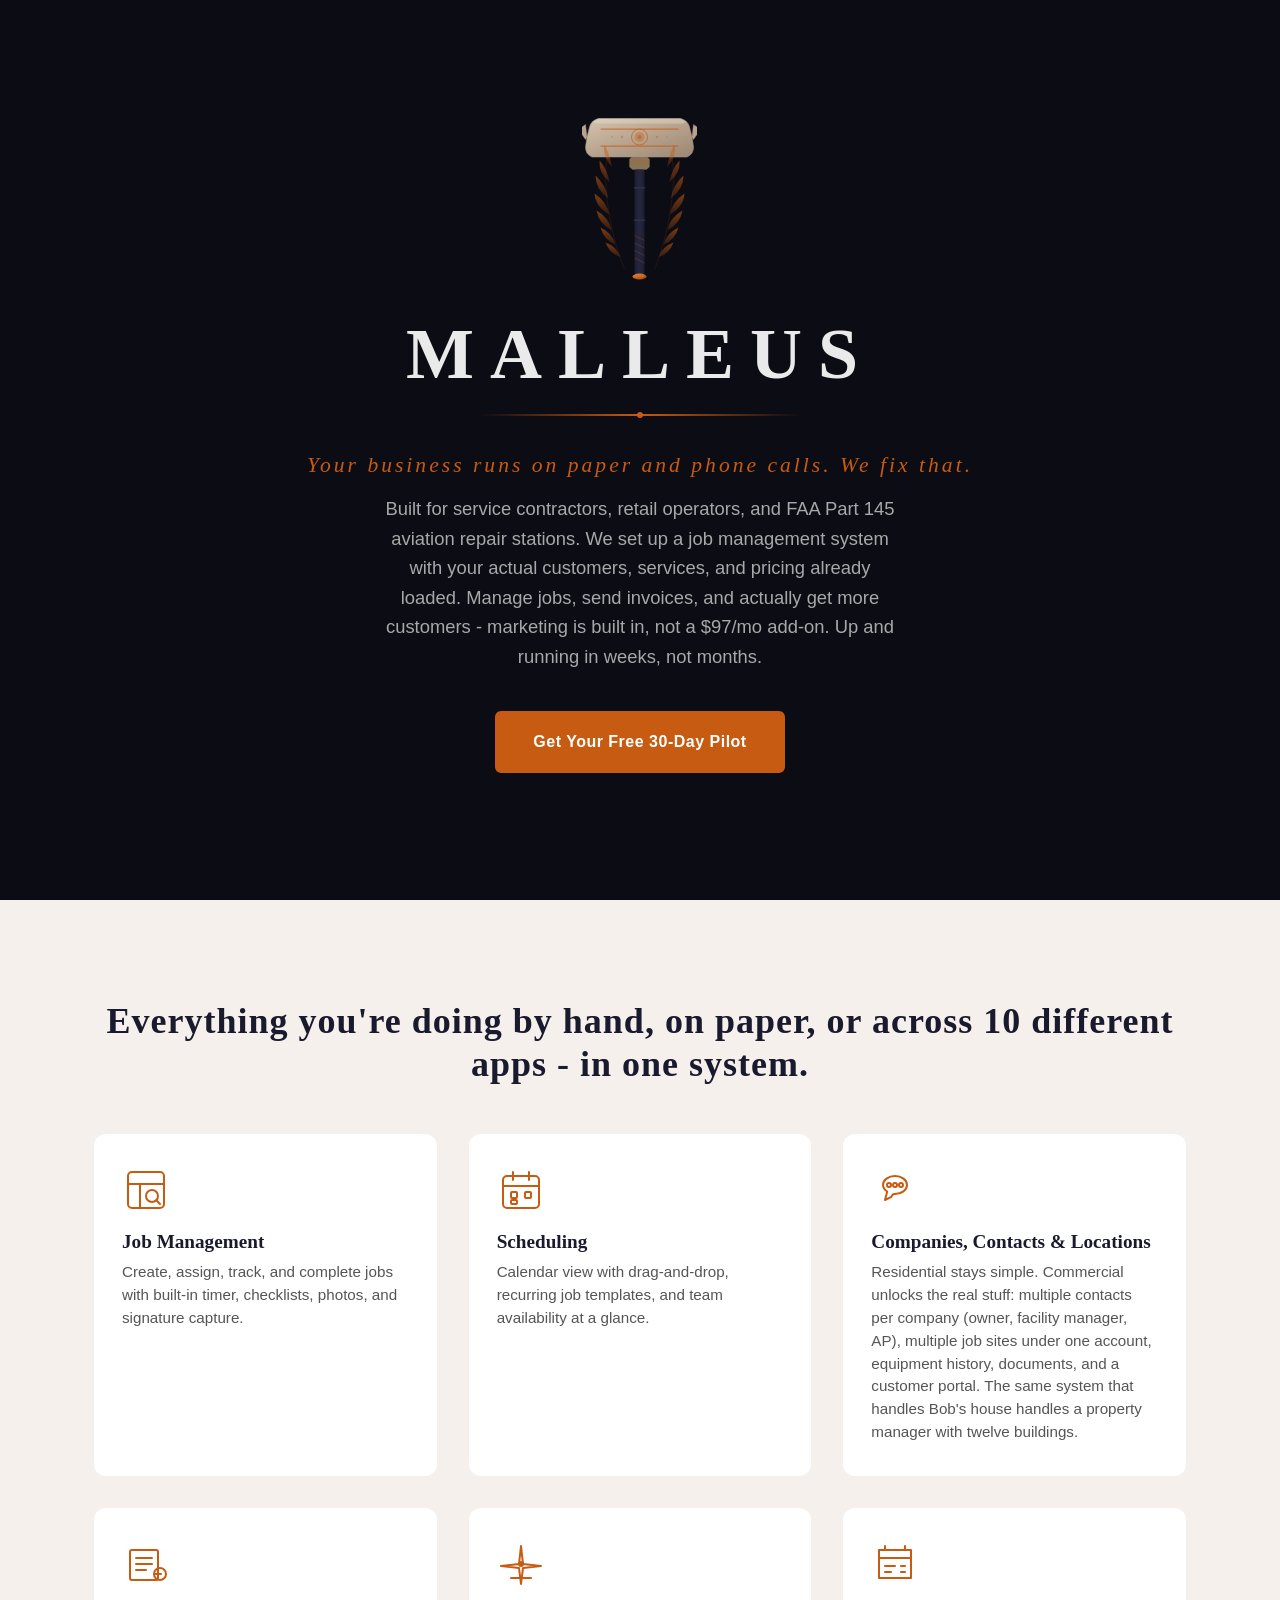
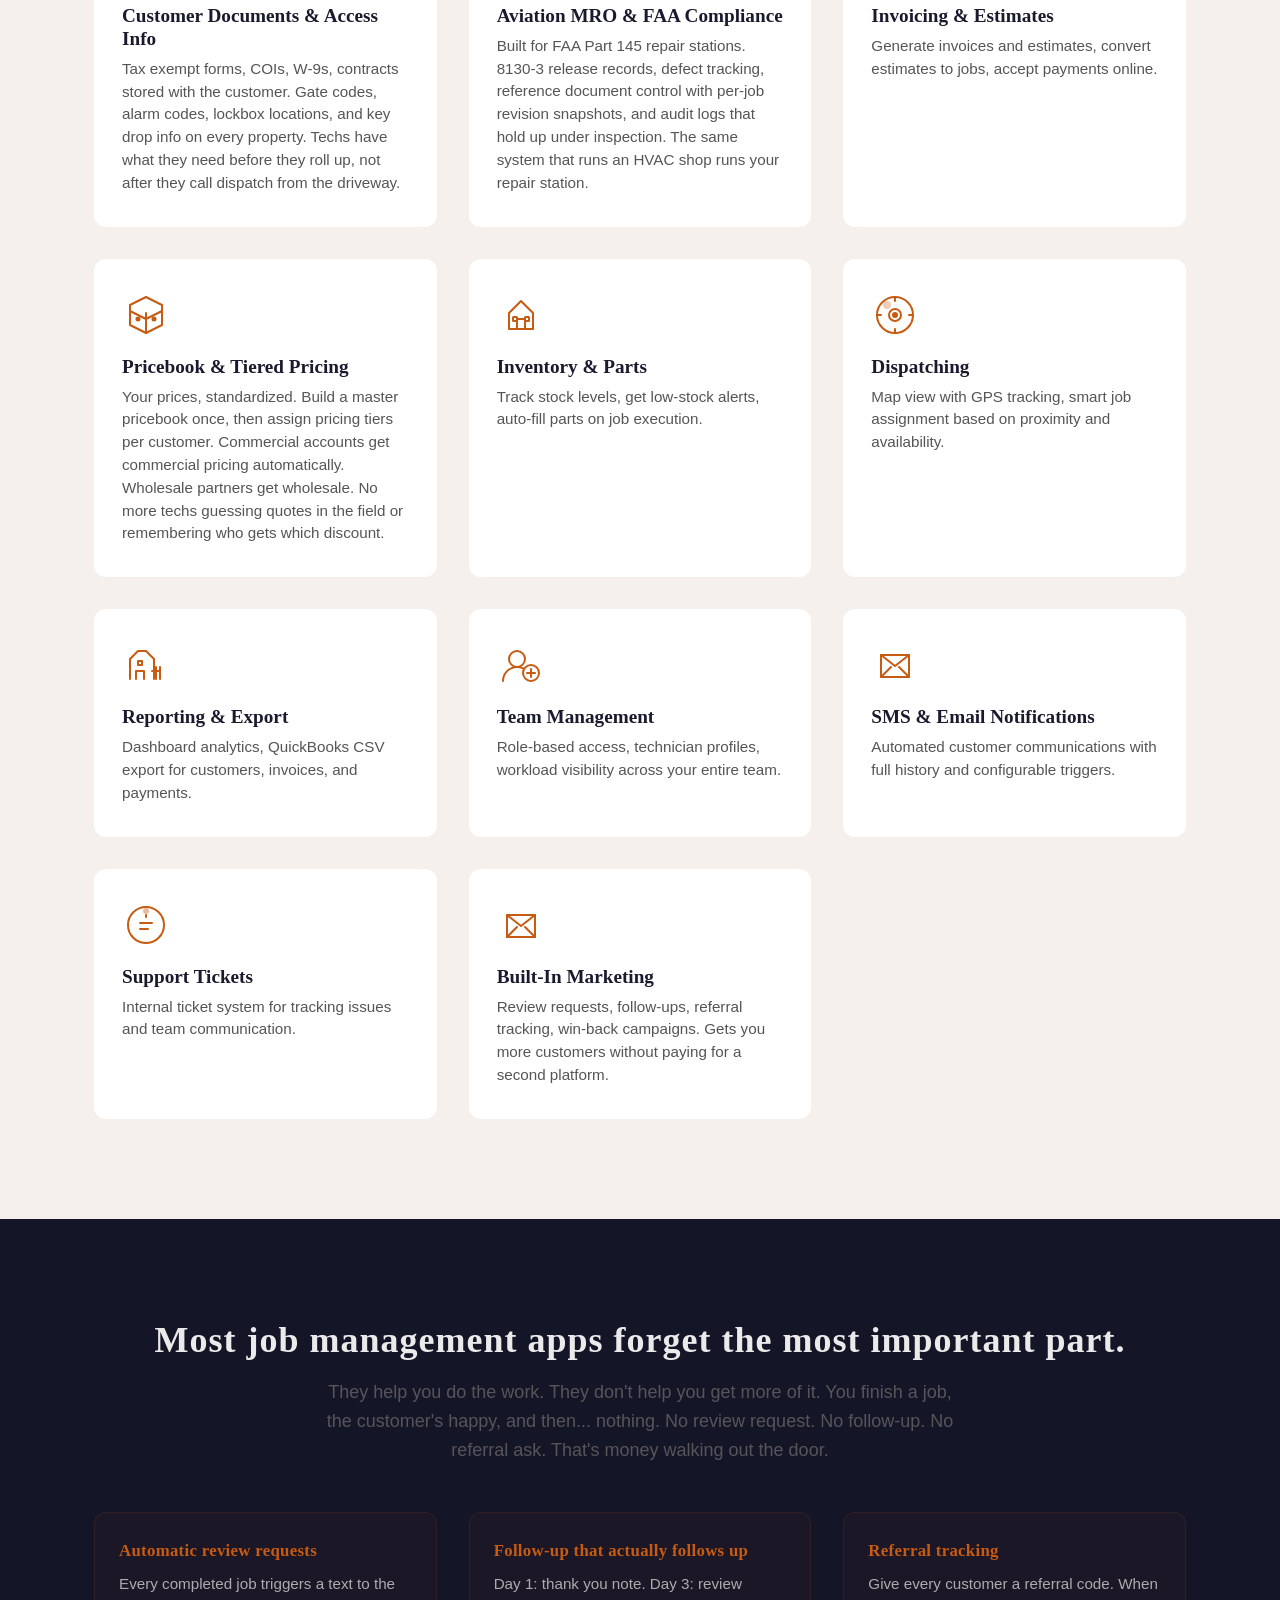
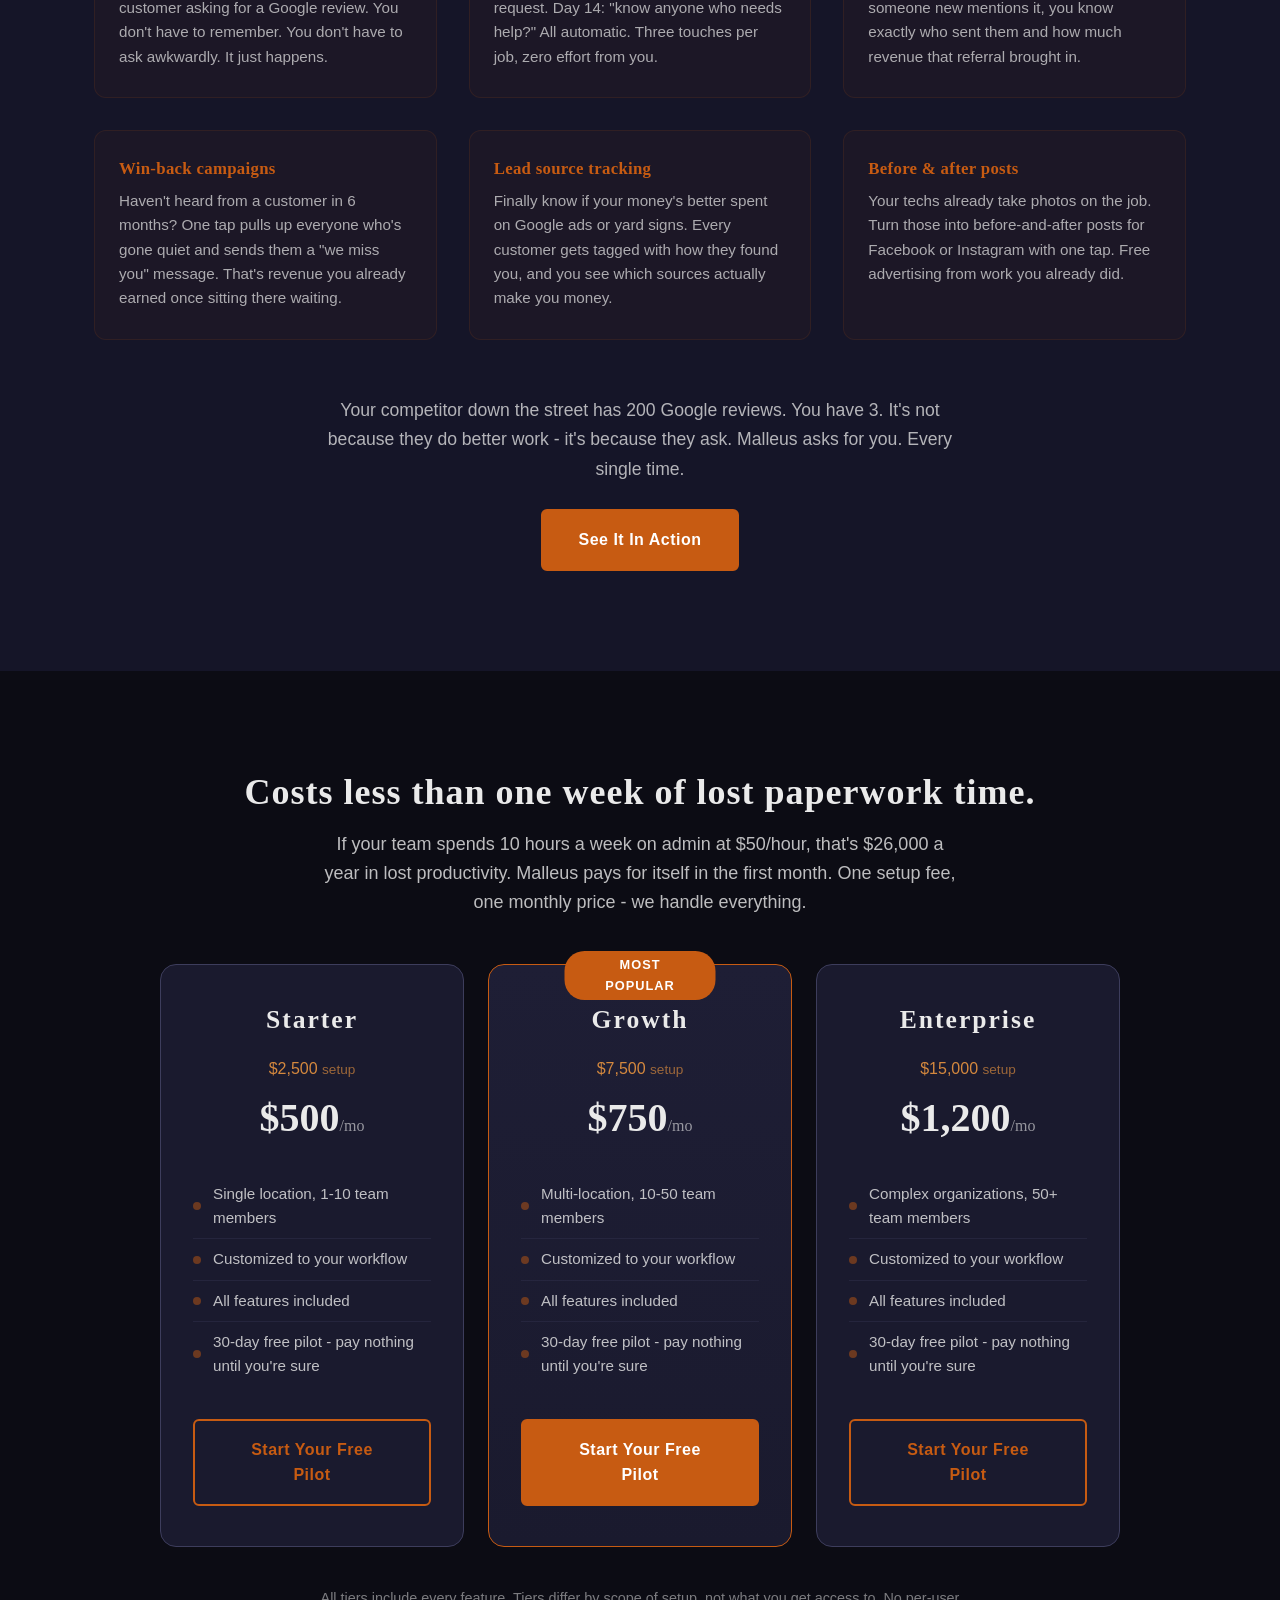
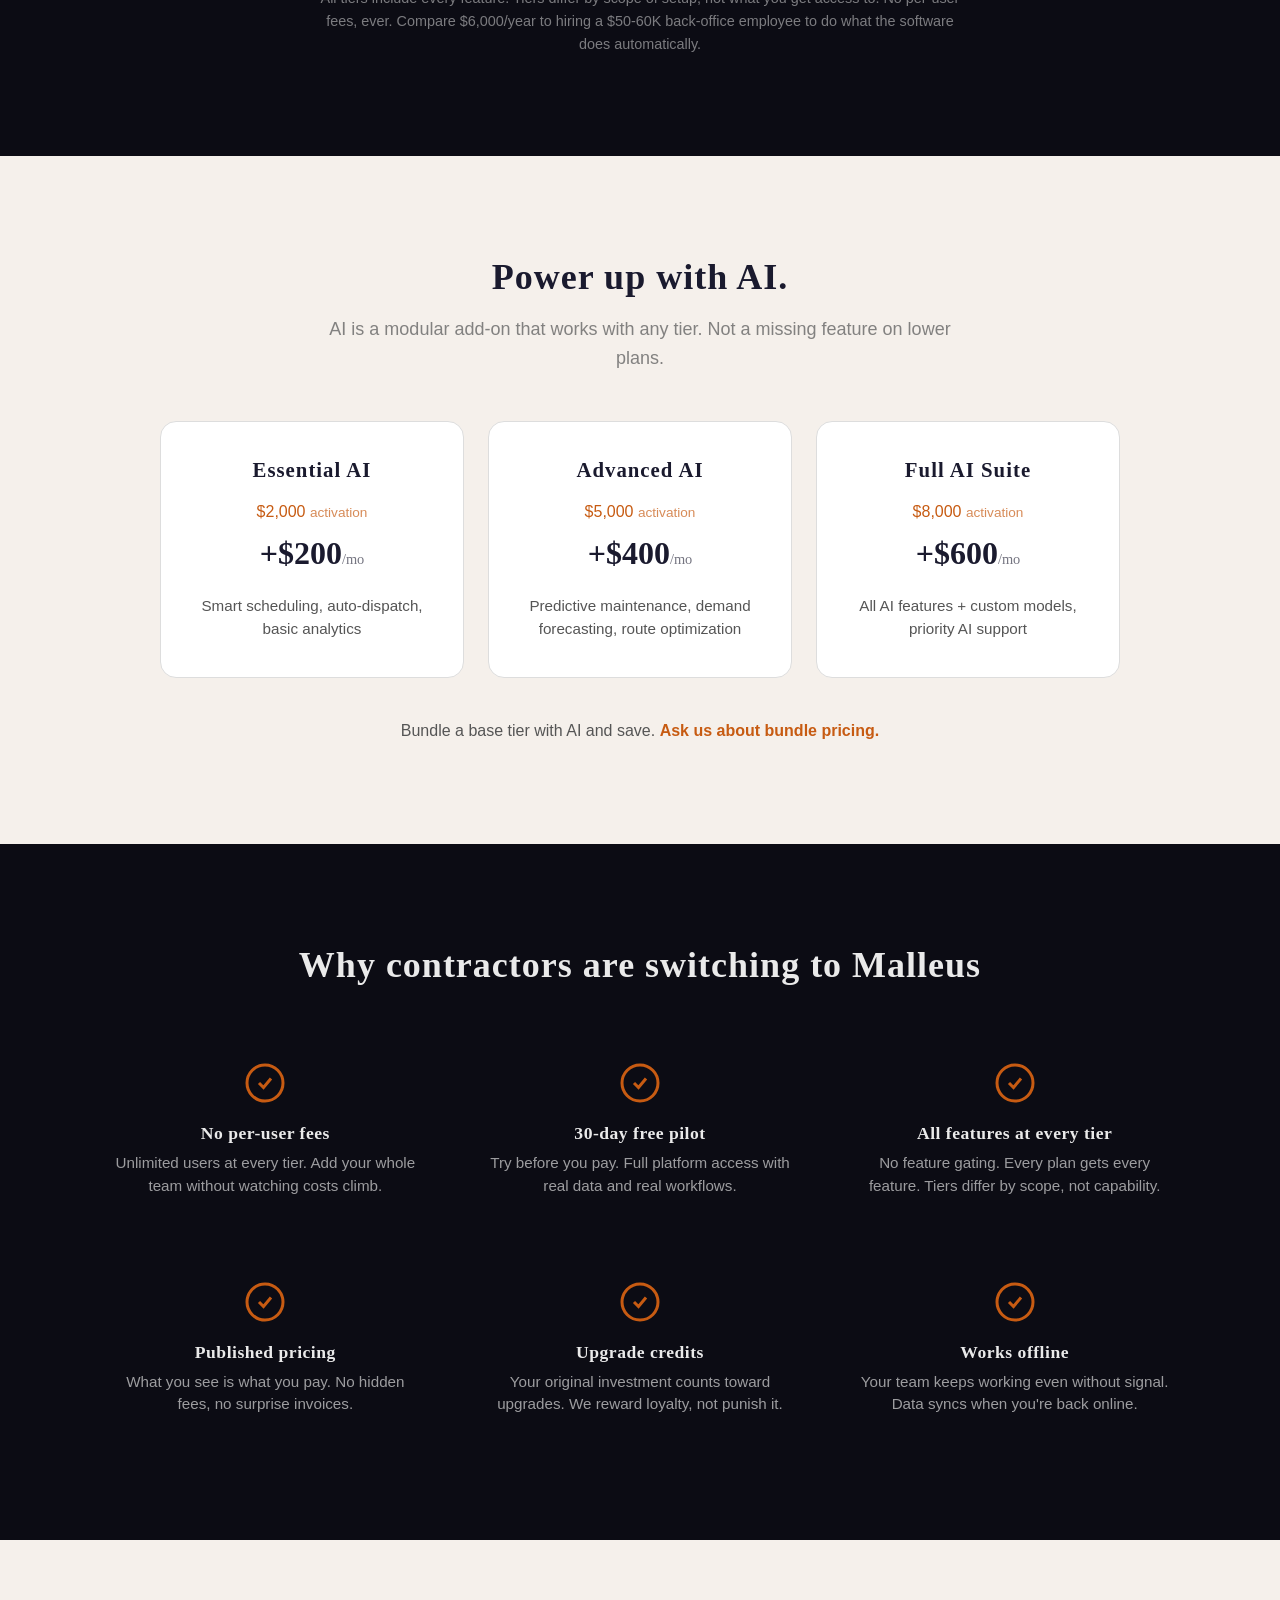
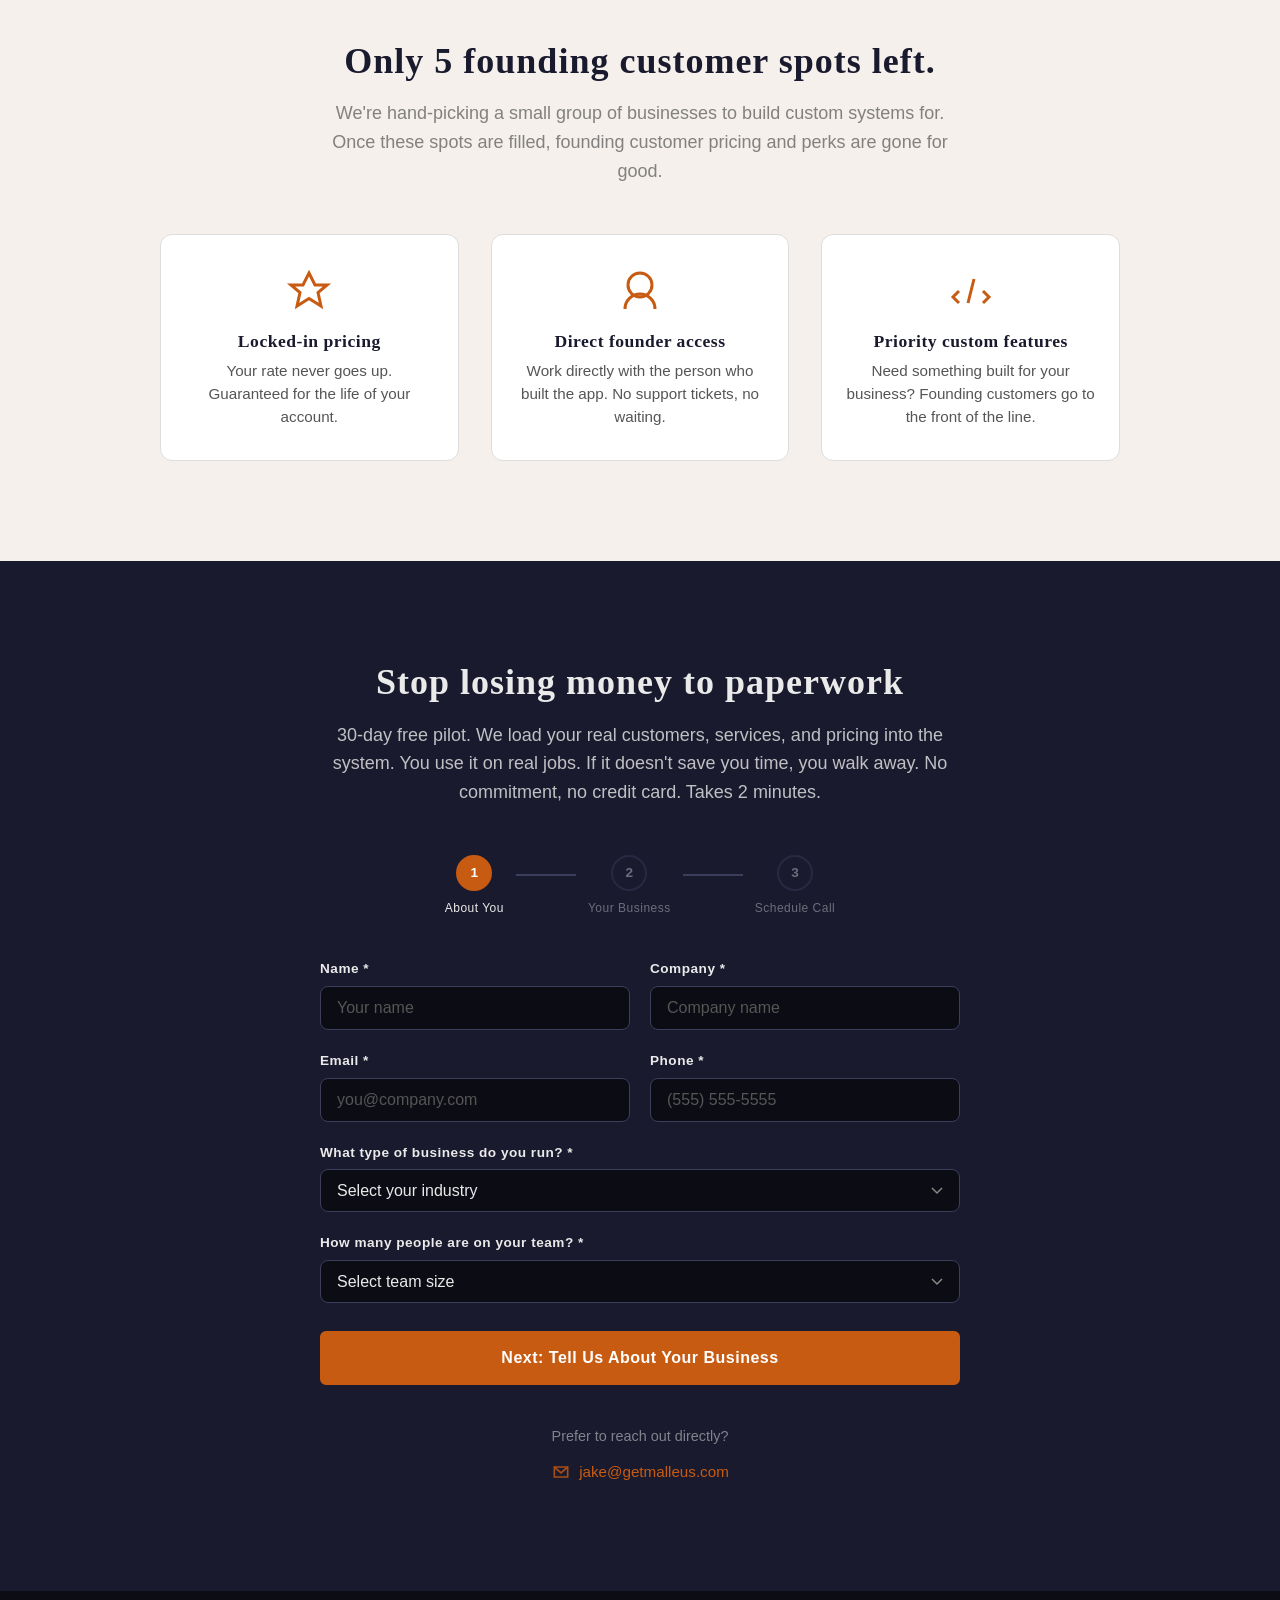
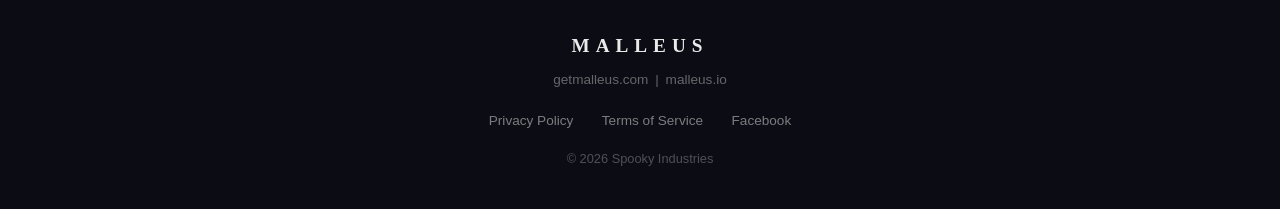
==== commit ae6ee2a9: "Link Facebook Page in footer and Organization schema sameAs - Footer now includes a Facebook link al" ====
--- a/index.html
+++ b/index.html
@@ -10,8 +10,54 @@
   <meta property="og:description" content="Custom job management for service businesses, retail, and FAA Part 145 aviation MRO. Multi-location accounts, tiered pricing, all features, unlimited users, 30-day free pilot.">
   <meta property="og:type" content="website">
   <meta property="og:url" content="https://getmalleus.com">
+  <meta name="google-site-verification" content="KAR4iVudvQpRDujUJBMLC2ijrsCWKrb0GPzLnbNgPp0" />
+  <meta name="msvalidate.01" content="0D943D69CDBD5F9135D826BD79E7DB0C" />
   <link rel="stylesheet" href="style.css">
   <link rel="icon" type="image/svg+xml" href="data:image/svg+xml,<svg xmlns='http://www.w3.org/2000/svg' viewBox='0 0 100 100'><rect width='100' height='100' rx='20' fill='%230C0C14'/><text x='50' y='68' text-anchor='middle' font-family='Georgia,serif' font-size='52' font-weight='bold' fill='%23EAEAEA'>M</text></svg>">
+
+  <!-- Organization schema for search engine indexing -->
+  <script type="application/ld+json">
+  {
+    "@context": "https://schema.org",
+    "@type": "Organization",
+    "name": "Malleus",
+    "alternateName": "Spooky Industries",
+    "url": "https://getmalleus.com",
+    "logo": "https://getmalleus.com/logo.png",
+    "description": "Job management software for service contractors, retail operators, and FAA Part 145 aviation repair stations. No per-user fees, 30-day free pilot.",
+    "email": "jake@getmalleus.com",
+    "telephone": "+1-901-228-9455",
+    "address": {
+      "@type": "PostalAddress",
+      "addressLocality": "Memphis",
+      "addressRegion": "TN",
+      "postalCode": "38118",
+      "addressCountry": "US"
+    },
+    "areaServed": [
+      "Memphis, TN",
+      "Germantown, TN",
+      "Collierville, TN",
+      "Bartlett, TN",
+      "Cordova, TN",
+      "Olive Branch, MS",
+      "Southaven, MS",
+      "Millington, TN",
+      "Arlington, TN"
+    ],
+    "knowsAbout": [
+      "Field Service Management",
+      "Job Management Software",
+      "FAA Part 145 Compliance",
+      "Aviation MRO Software",
+      "Invoicing and Estimating",
+      "Service Business Marketing Automation"
+    ],
+    "sameAs": [
+      "https://www.facebook.com/people/Malleus/61589039979768/"
+    ]
+  }
+  </script>
 </head>
 <body>
 
@@ -630,6 +676,7 @@
         <div class="footer-links">
           <a href="privacy.html">Privacy Policy</a>
           <a href="terms.html">Terms of Service</a>
+          <a href="https://www.facebook.com/people/Malleus/61589039979768/" target="_blank" rel="noopener noreferrer">Facebook</a>
         </div>
         <p class="footer-copyright">&copy; 2026 Spooky Industries</p>
       </div>
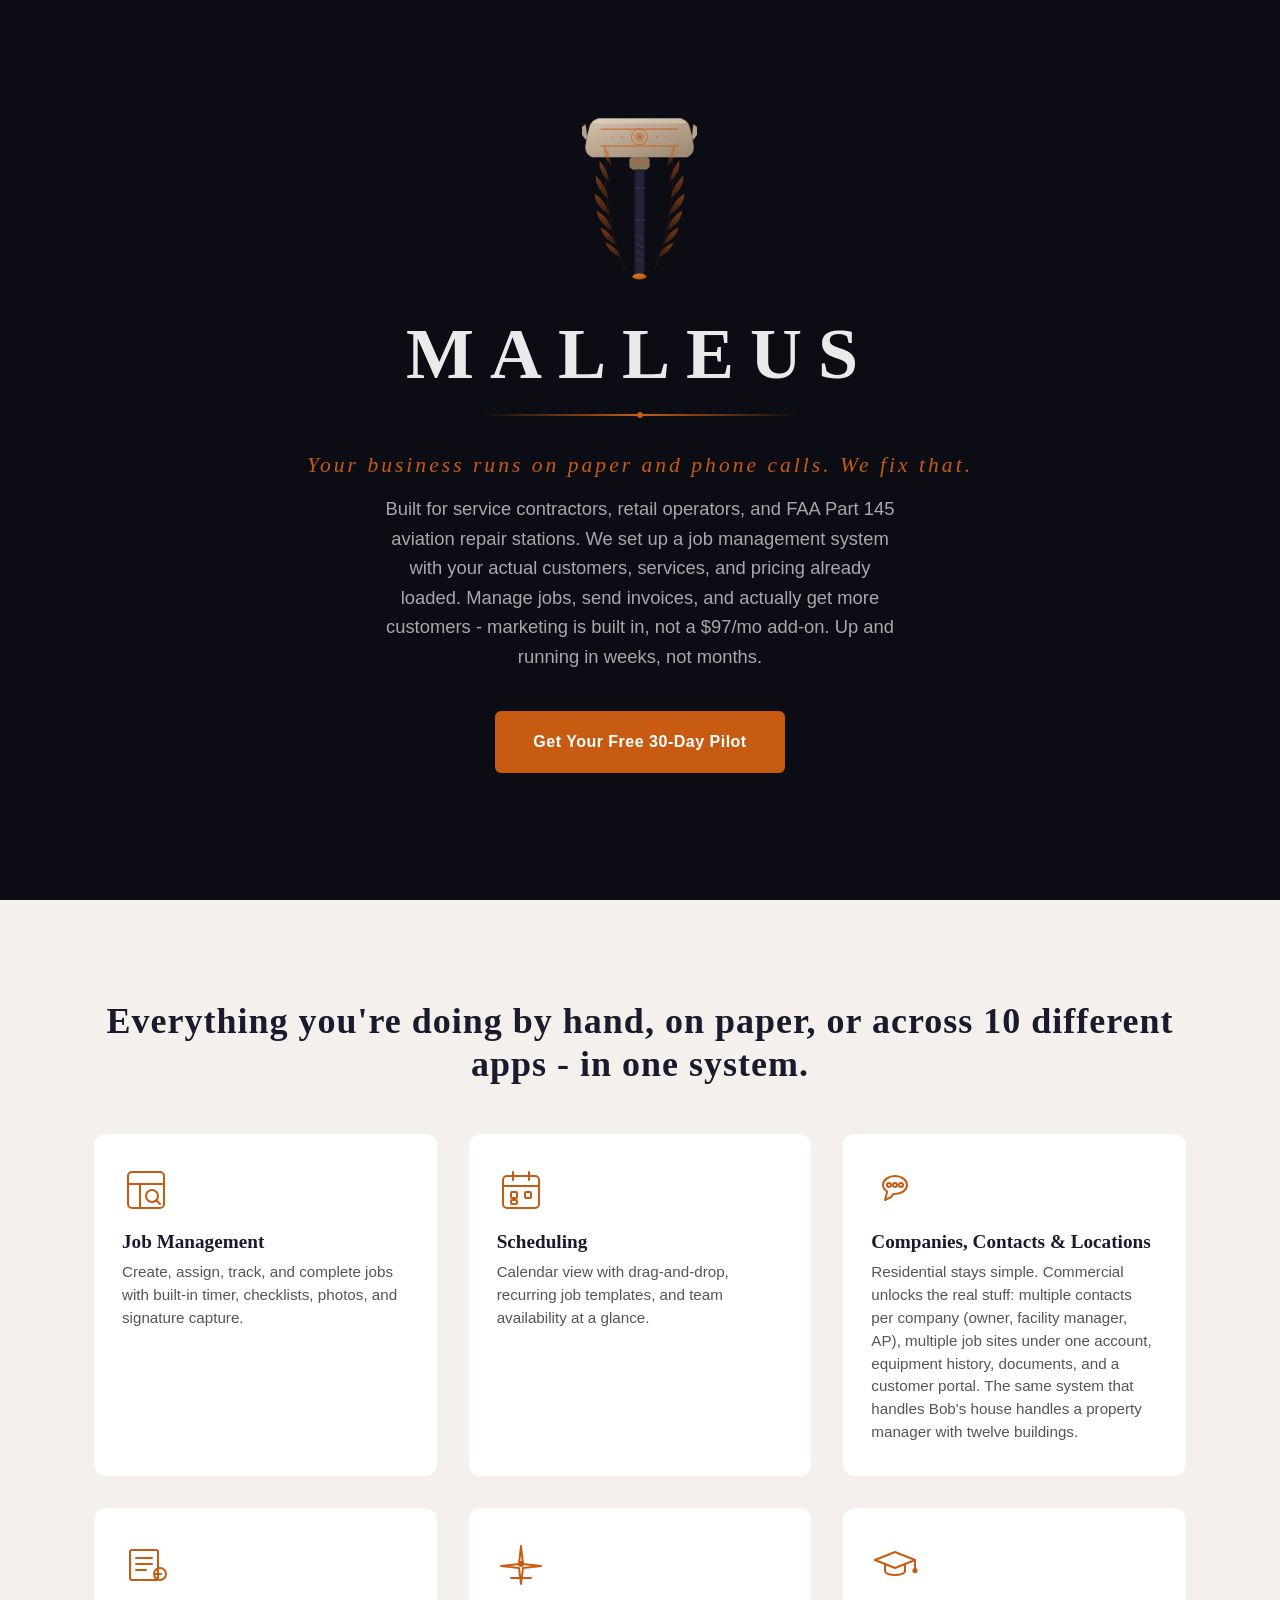
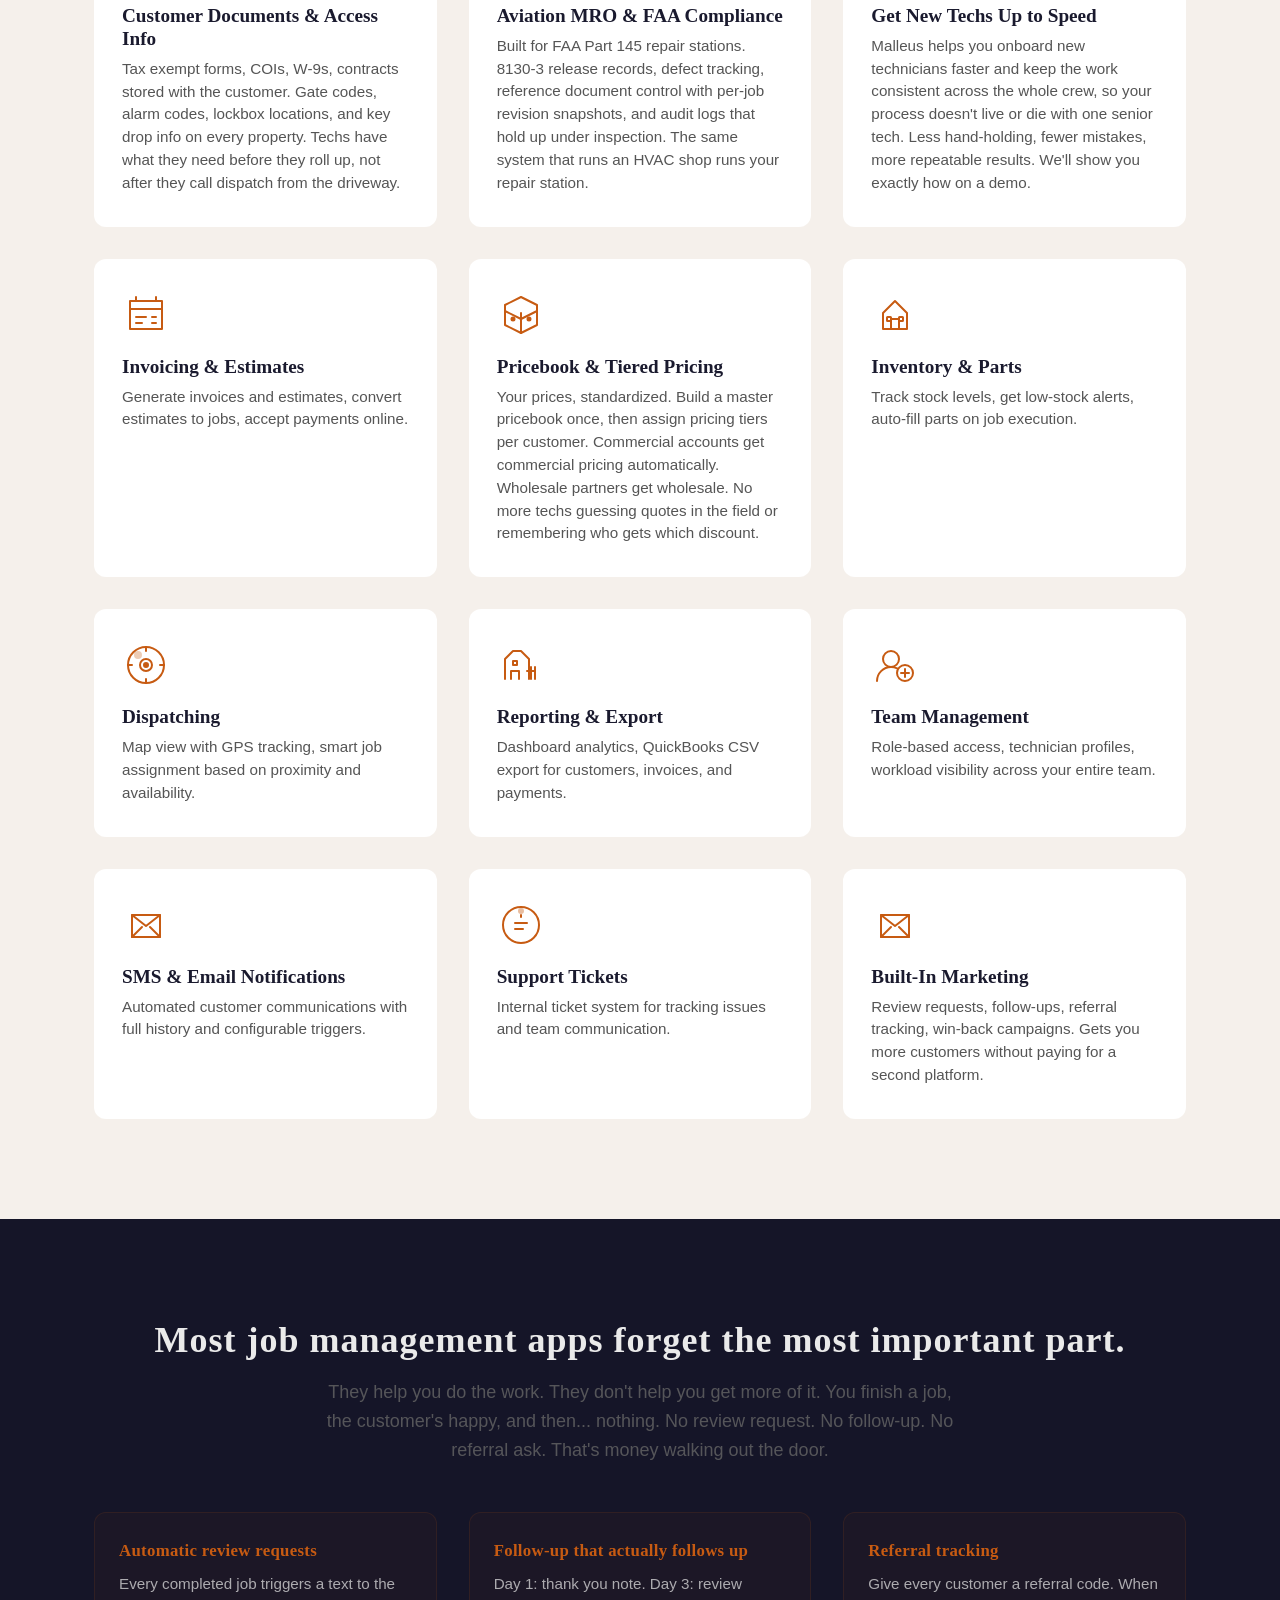
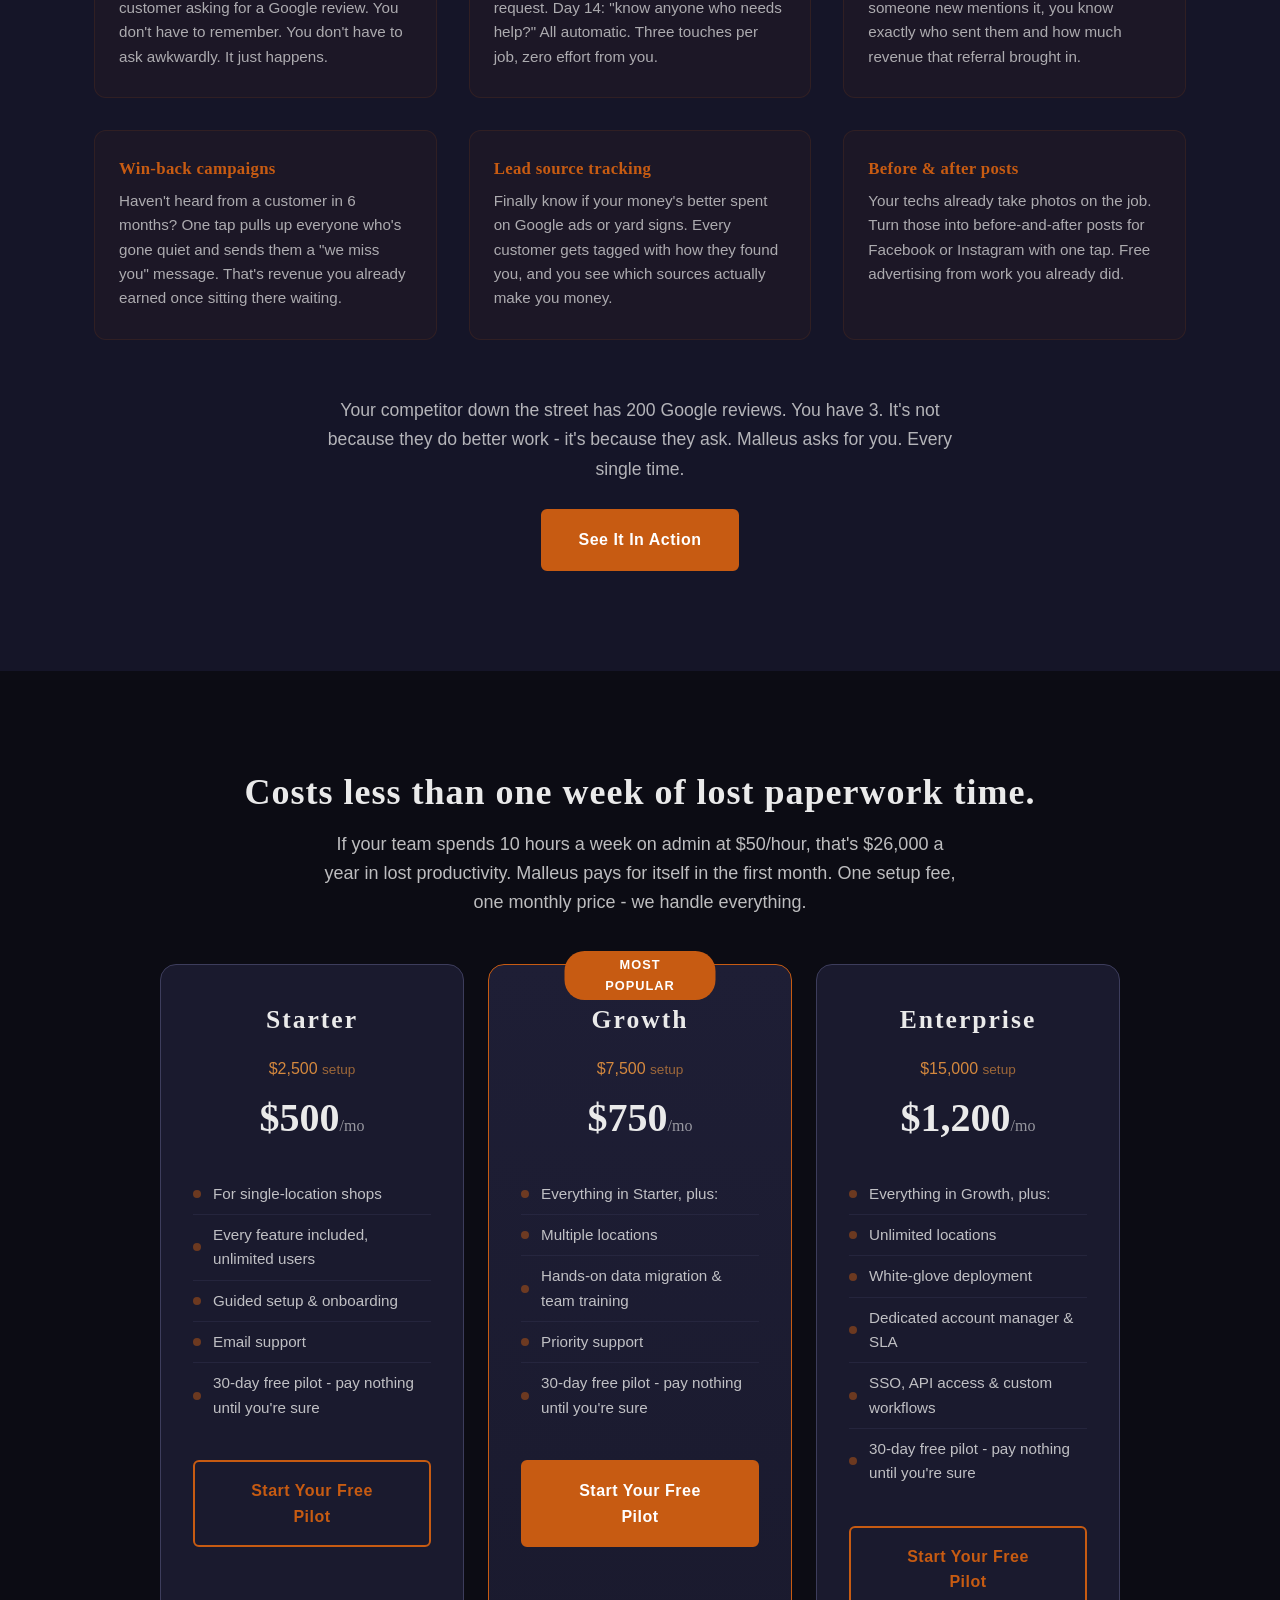
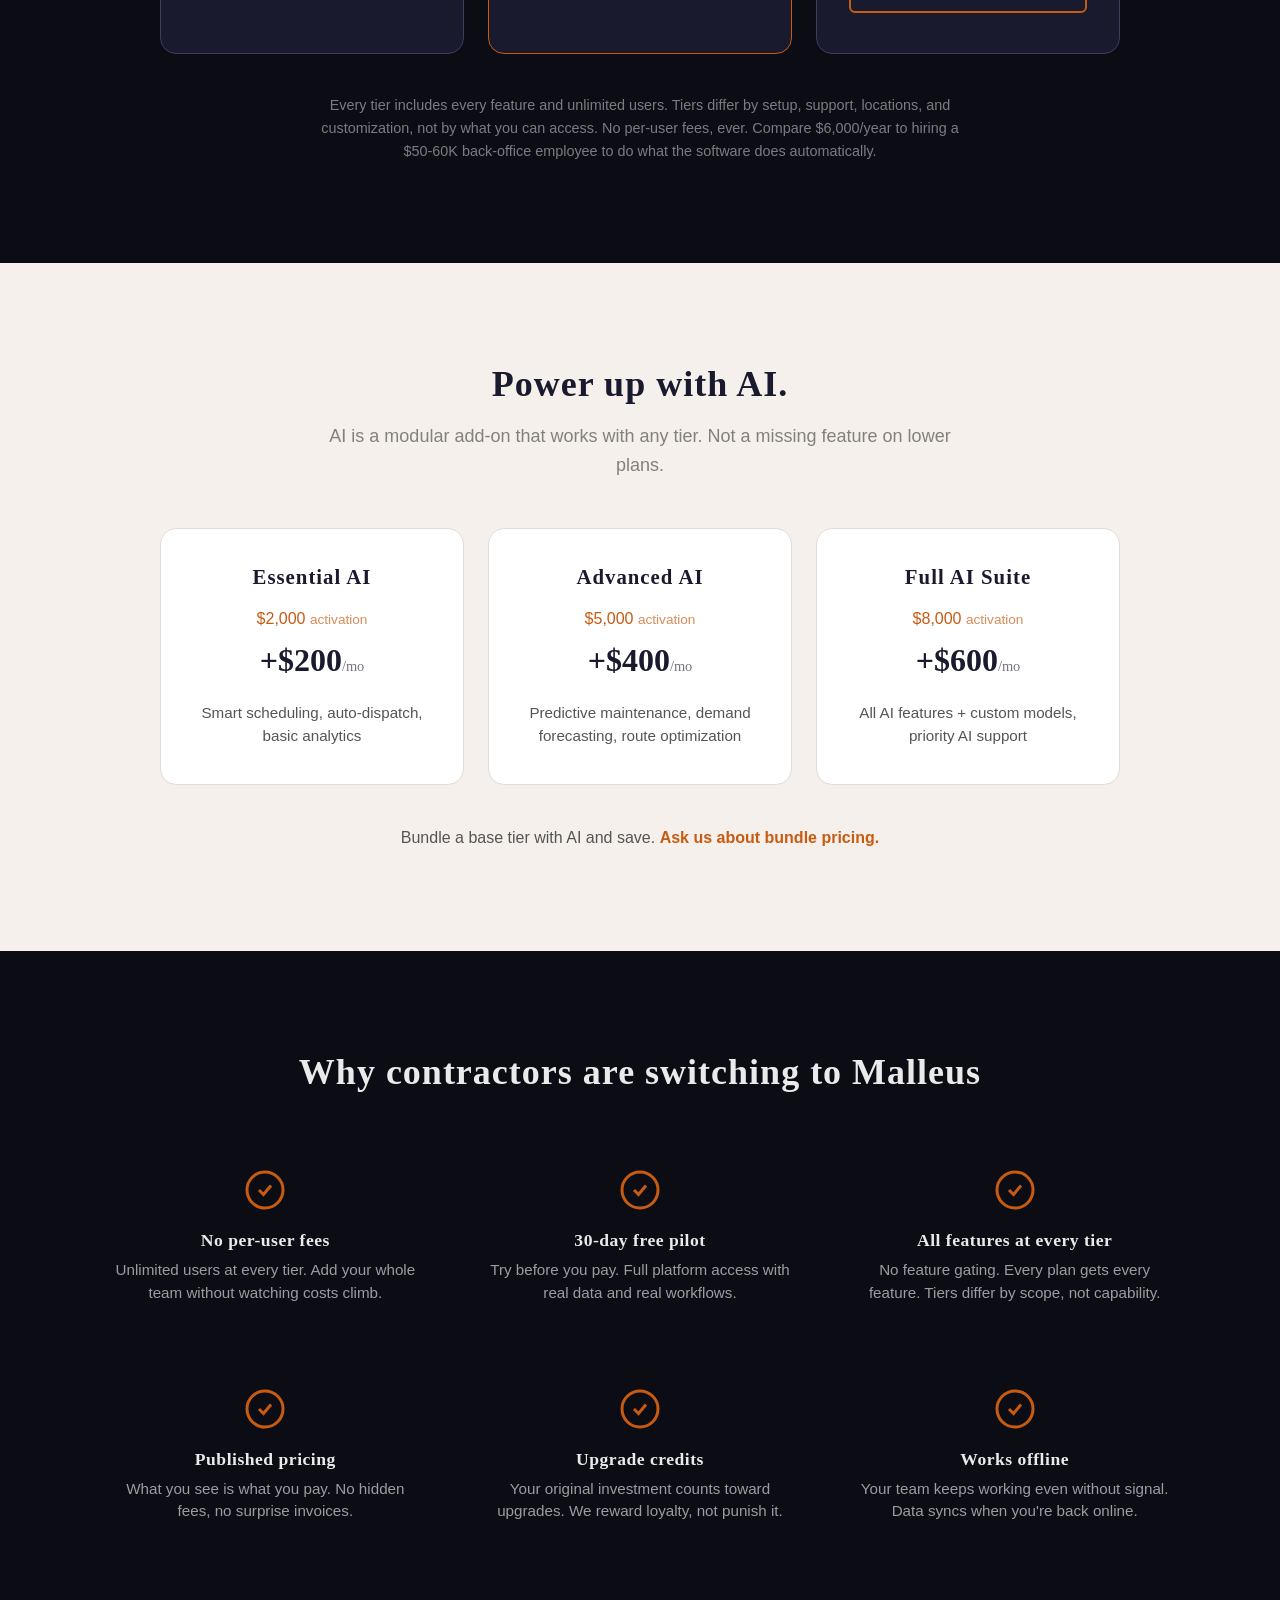
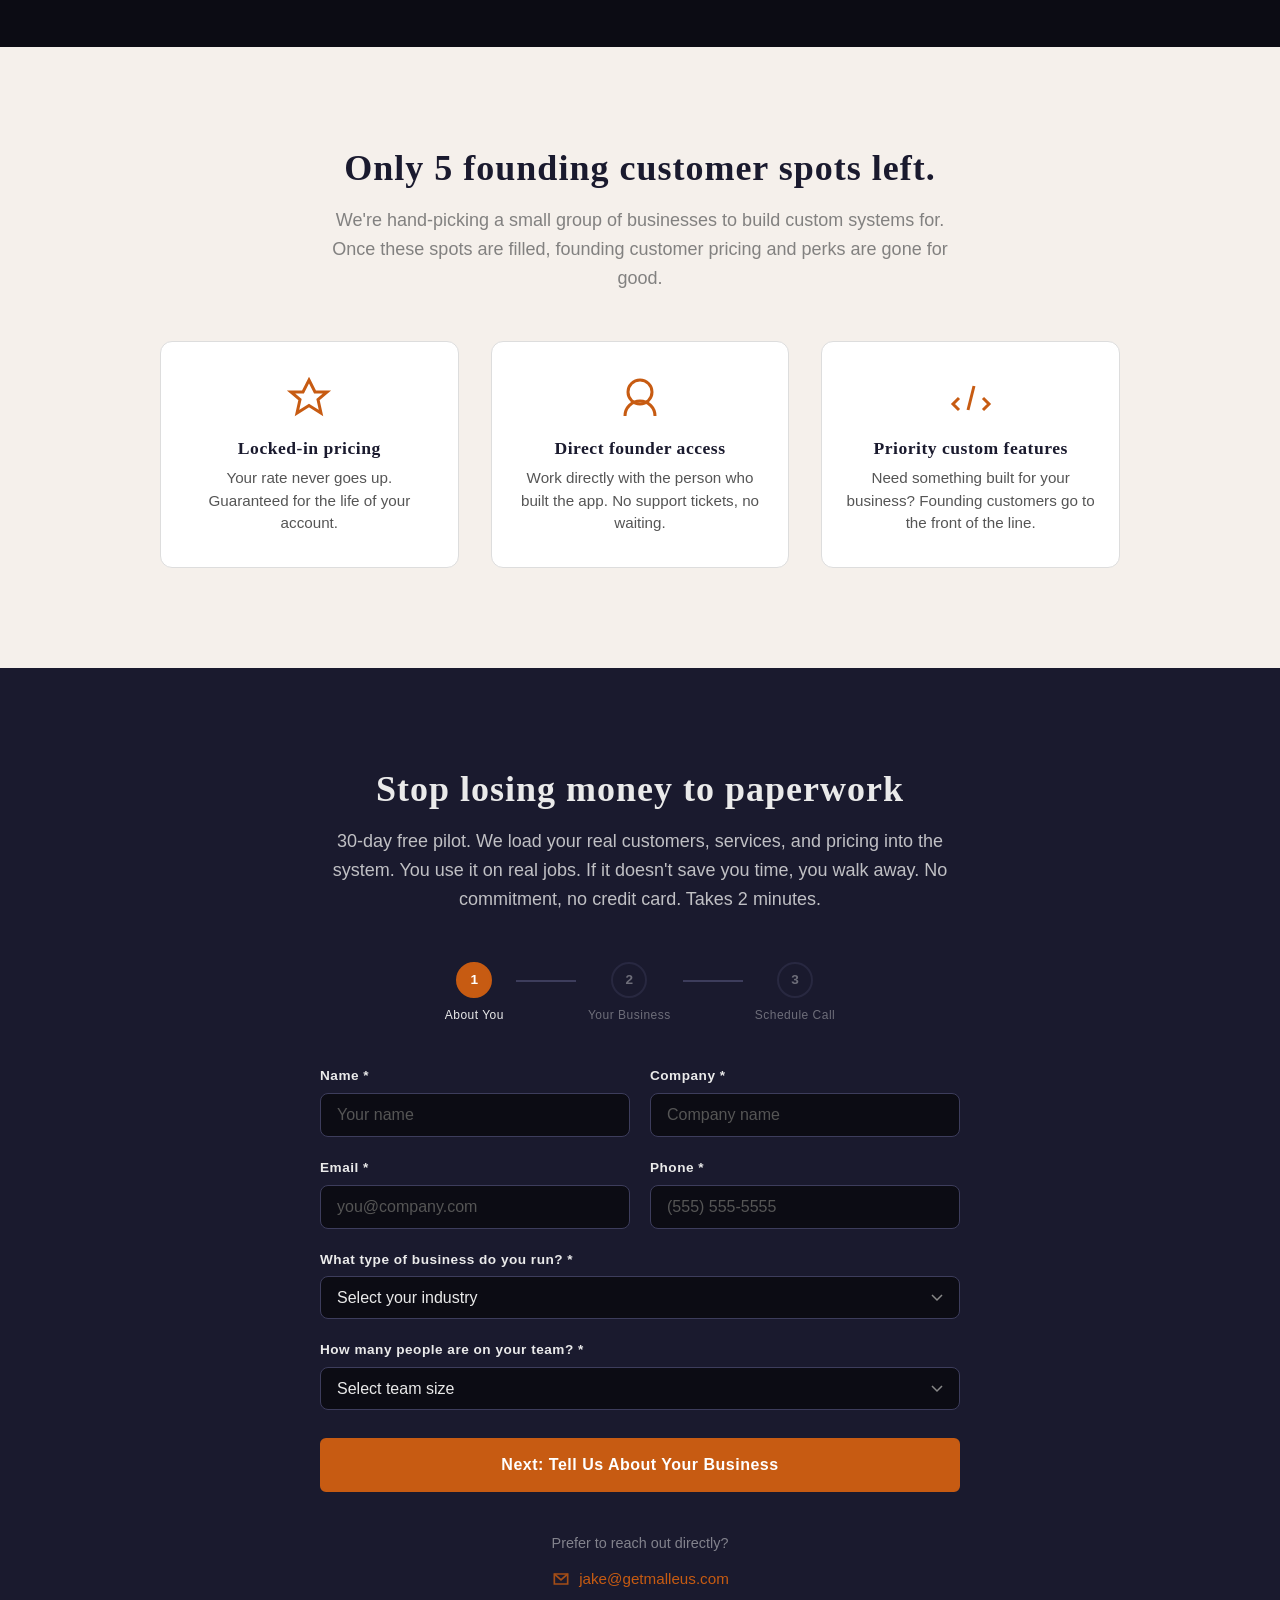
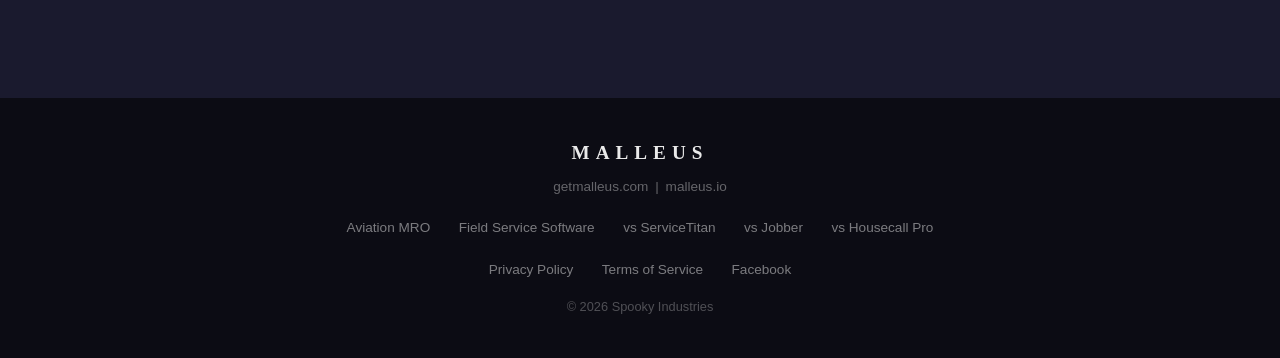
==== commit c1b9e9a0: "Add GEO landing pages + sitemap; rework pricing tiers; add technician-training feature card Co-Autho" ====
--- a/index.html
+++ b/index.html
@@ -201,6 +201,14 @@
 
         <div class="feature-card">
           <div class="feature-icon">
+            <svg viewBox="0 0 48 48" fill="none" stroke="currentColor" stroke-width="2" stroke-linecap="round" stroke-linejoin="round"><path d="M24 12 44 20 24 28 4 20Z"/><path d="M14 24v7c0 2.2 4.5 4 10 4s10-1.8 10-4v-7"/><path d="M44 20v9"/><circle cx="44" cy="30.5" r="1.6" fill="currentColor"/></svg>
+          </div>
+          <h3>Get New Techs Up to Speed</h3>
+          <p>Malleus helps you onboard new technicians faster and keep the work consistent across the whole crew, so your process doesn't live or die with one senior tech. Less hand-holding, fewer mistakes, more repeatable results. We'll show you exactly how on a demo.</p>
+        </div>
+
+        <div class="feature-card">
+          <div class="feature-icon">
             <svg viewBox="0 0 48 48" fill="none" stroke="currentColor" stroke-width="2" stroke-linecap="round" stroke-linejoin="round"><path d="M8 10h32v28H8z"/><path d="M8 18h32"/><path d="M14 26h10"/><path d="M14 32h6"/><path d="M30 26h4"/><path d="M30 32h4"/><path d="M14 10V6"/><path d="M34 10V6"/></svg>
           </div>
           <h3>Invoicing &amp; Estimates</h3>
@@ -335,9 +343,10 @@
           <div class="price-deployment">$2,500 <span>setup</span></div>
           <div class="price-monthly">$500<span>/mo</span></div>
           <ul>
-            <li>Single location, 1-10 team members</li>
-            <li>Customized to your workflow</li>
-            <li>All features included</li>
+            <li>For single-location shops</li>
+            <li>Every feature included, unlimited users</li>
+            <li>Guided setup &amp; onboarding</li>
+            <li>Email support</li>
             <li>30-day free pilot  - pay nothing until you're sure</li>
           </ul>
           <a href="#contact" class="btn btn-outline">Start Your Free Pilot</a>
@@ -349,9 +358,10 @@
           <div class="price-deployment">$7,500 <span>setup</span></div>
           <div class="price-monthly">$750<span>/mo</span></div>
           <ul>
-            <li>Multi-location, 10-50 team members</li>
-            <li>Customized to your workflow</li>
-            <li>All features included</li>
+            <li>Everything in Starter, plus:</li>
+            <li>Multiple locations</li>
+            <li>Hands-on data migration &amp; team training</li>
+            <li>Priority support</li>
             <li>30-day free pilot  - pay nothing until you're sure</li>
           </ul>
           <a href="#contact" class="btn btn-primary">Start Your Free Pilot</a>
@@ -362,9 +372,11 @@
           <div class="price-deployment">$15,000 <span>setup</span></div>
           <div class="price-monthly">$1,200<span>/mo</span></div>
           <ul>
-            <li>Complex organizations, 50+ team members</li>
-            <li>Customized to your workflow</li>
-            <li>All features included</li>
+            <li>Everything in Growth, plus:</li>
+            <li>Unlimited locations</li>
+            <li>White-glove deployment</li>
+            <li>Dedicated account manager &amp; SLA</li>
+            <li>SSO, API access &amp; custom workflows</li>
             <li>30-day free pilot  - pay nothing until you're sure</li>
           </ul>
           <a href="#contact" class="btn btn-outline">Start Your Free Pilot</a>
@@ -372,7 +384,7 @@
 
       </div>
 
-      <p class="pricing-note">All tiers include every feature. Tiers differ by scope of setup, not what you get access to. No per-user fees, ever. Compare $6,000/year to hiring a $50-60K back-office employee to do what the software does automatically.</p>
+      <p class="pricing-note">Every tier includes every feature and unlimited users. Tiers differ by setup, support, locations, and customization, not by what you can access. No per-user fees, ever. Compare $6,000/year to hiring a $50-60K back-office employee to do what the software does automatically.</p>
     </div>
   </section>
 
@@ -672,6 +684,13 @@
         <div class="footer-brand">
           <span class="footer-wordmark">MALLEUS</span>
           <span class="footer-domains">getmalleus.com&ensp;|&ensp;malleus.io</span>
+        </div>
+        <div class="footer-links">
+          <a href="aviation-mro-software.html">Aviation MRO</a>
+          <a href="field-service-software-small-business.html">Field Service Software</a>
+          <a href="servicetitan-alternative.html">vs ServiceTitan</a>
+          <a href="jobber-alternative.html">vs Jobber</a>
+          <a href="housecall-pro-alternative.html">vs Housecall Pro</a>
         </div>
         <div class="footer-links">
           <a href="privacy.html">Privacy Policy</a>
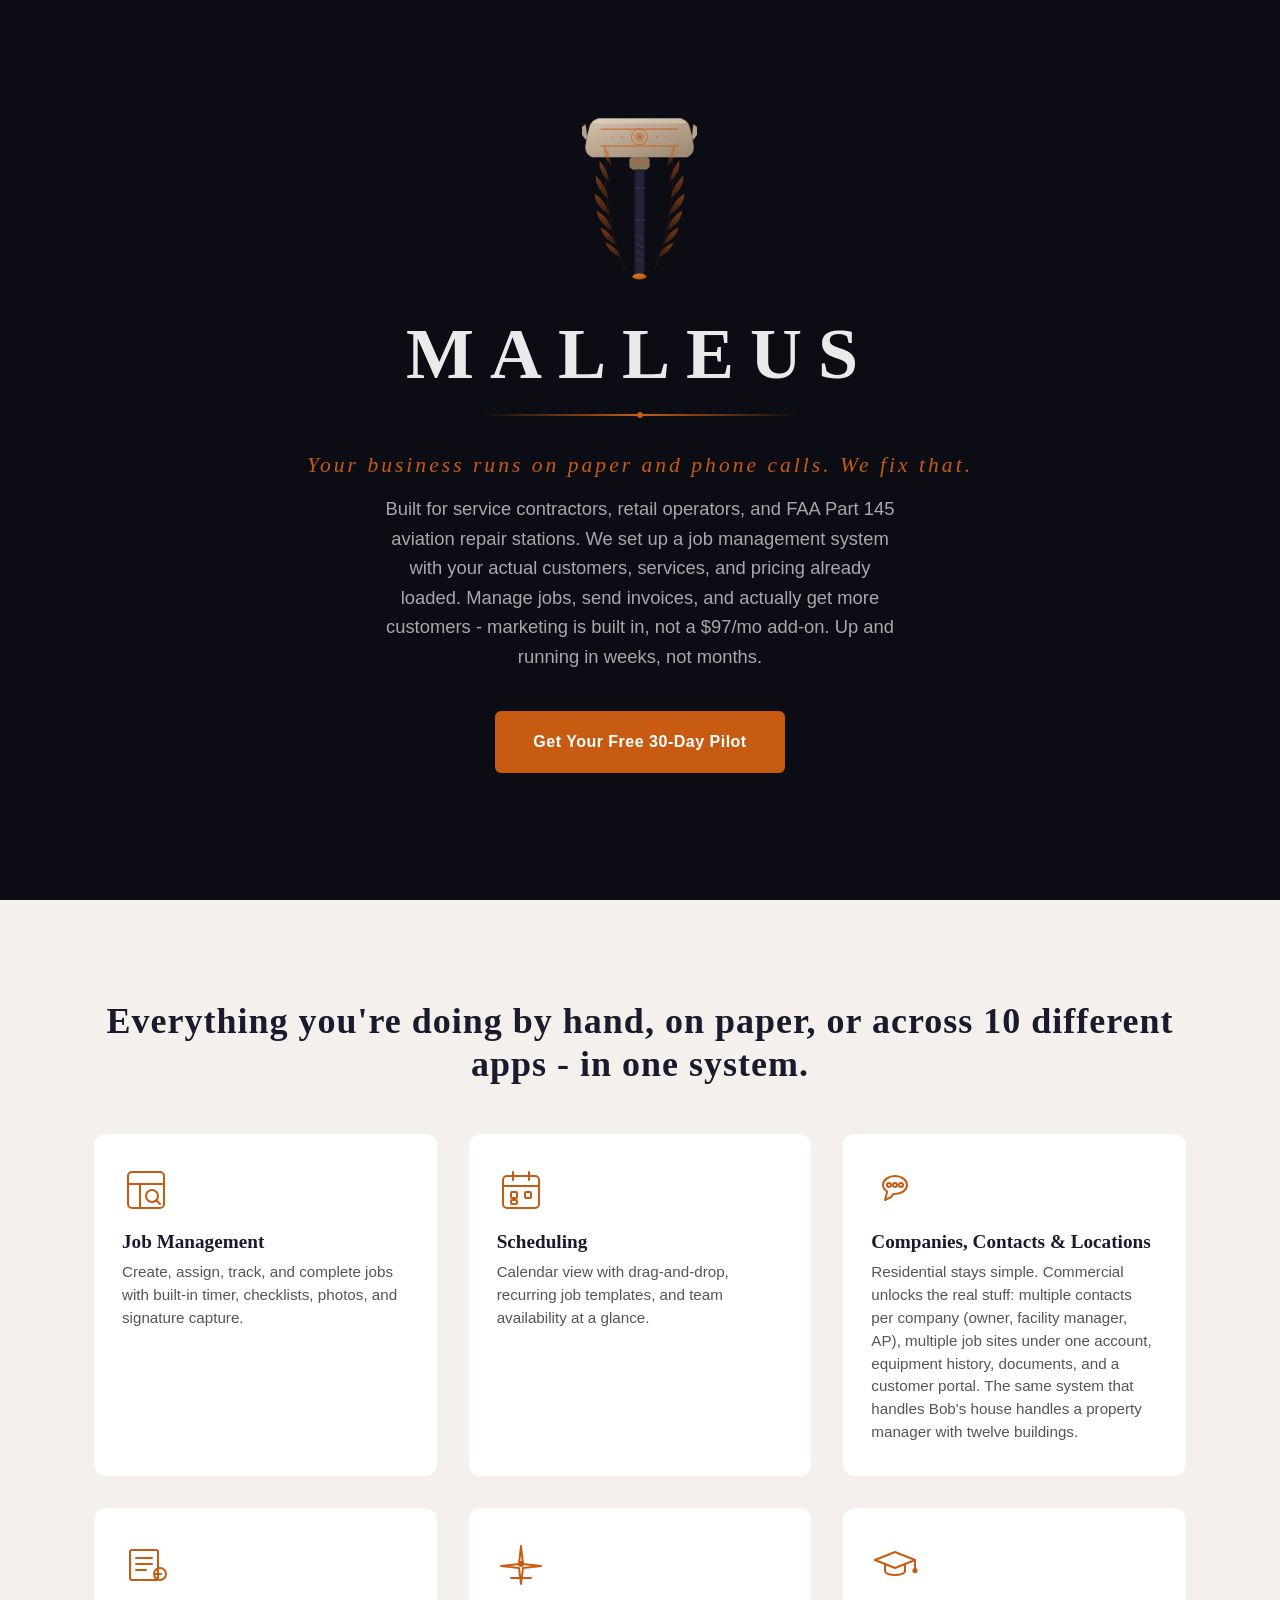
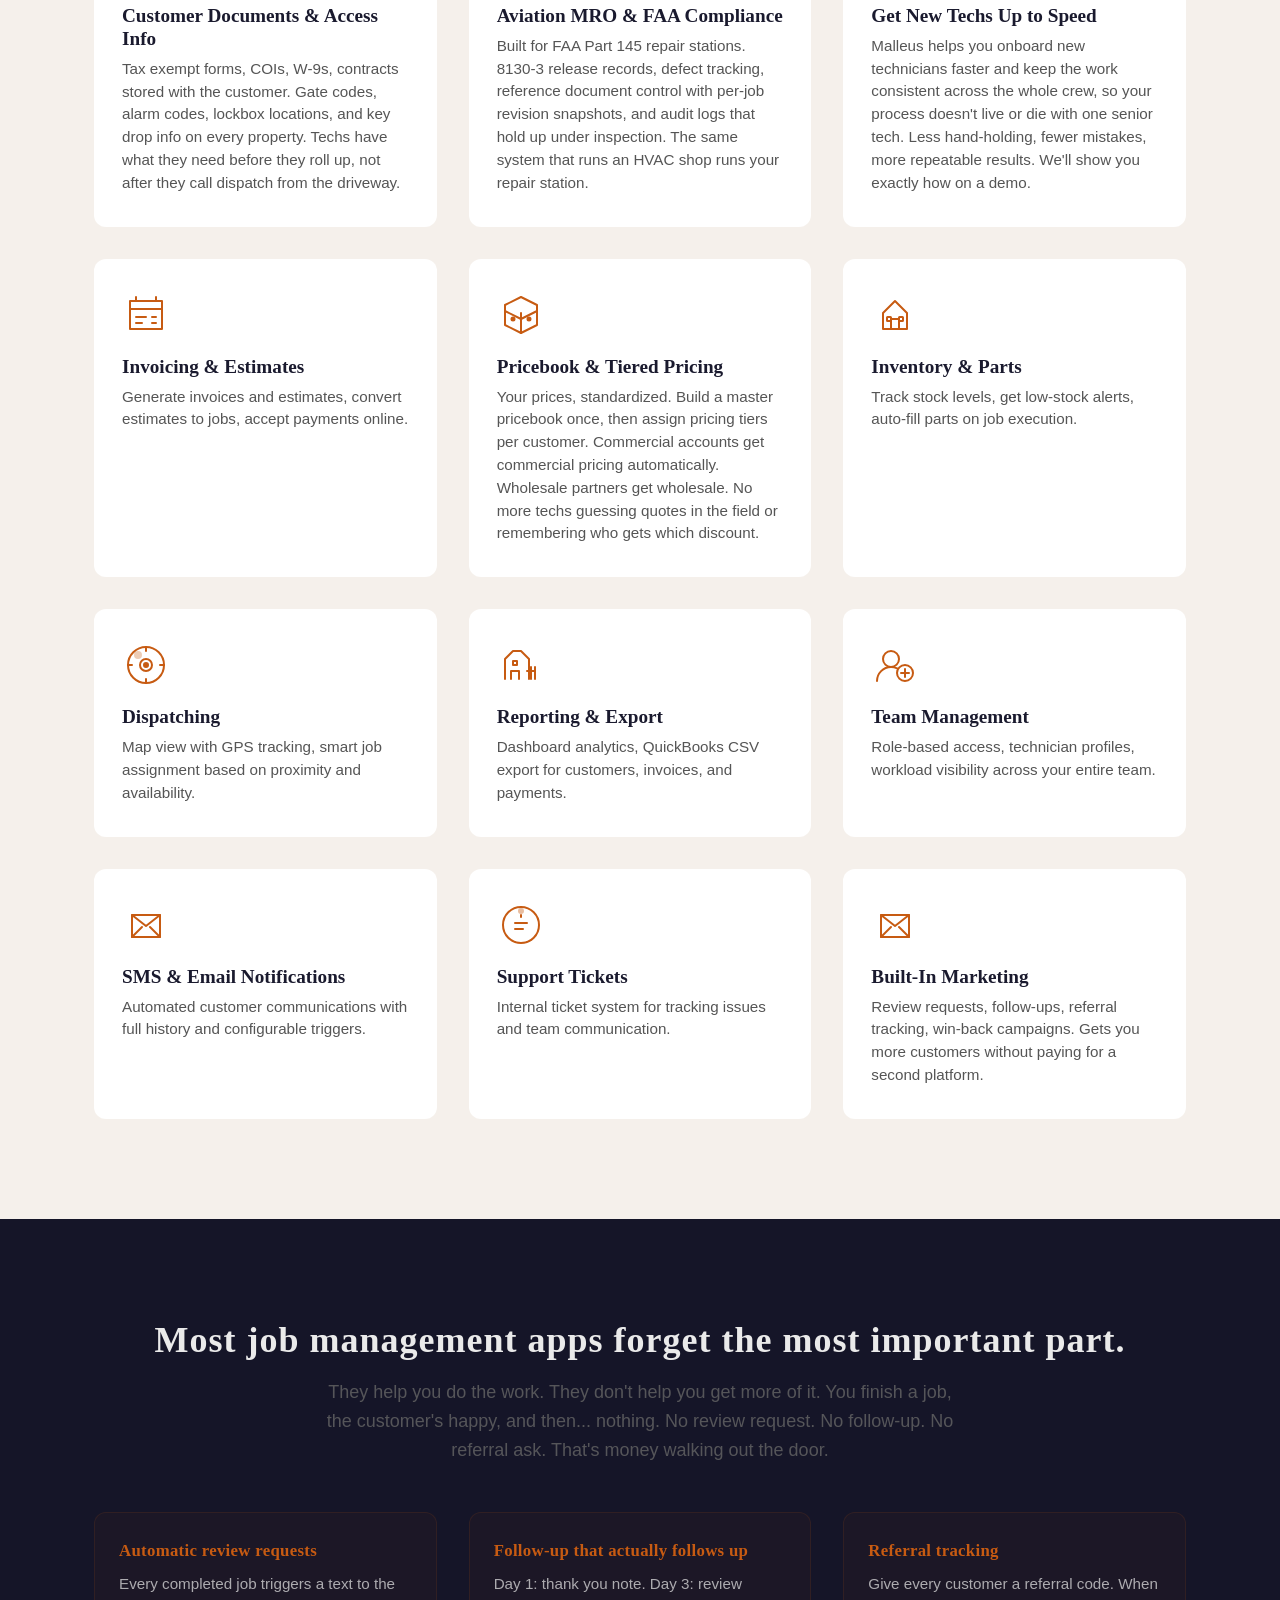
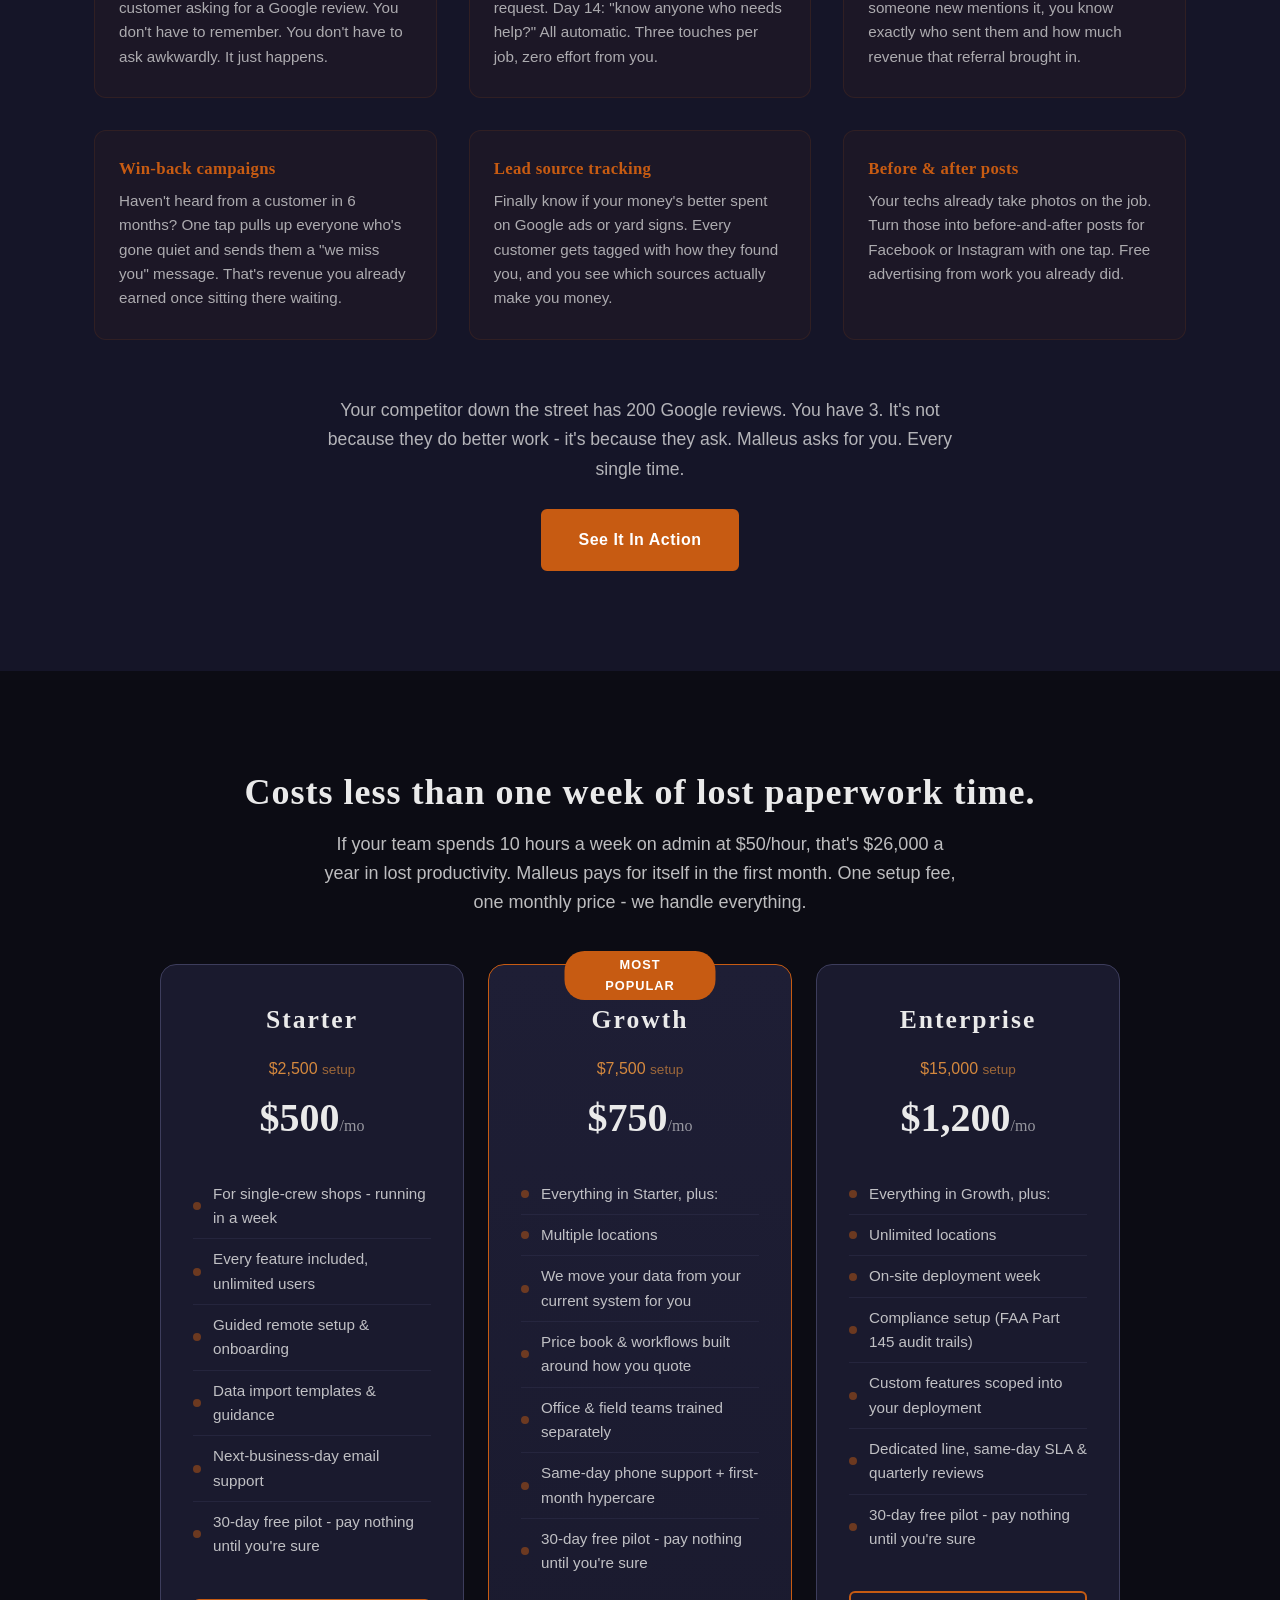
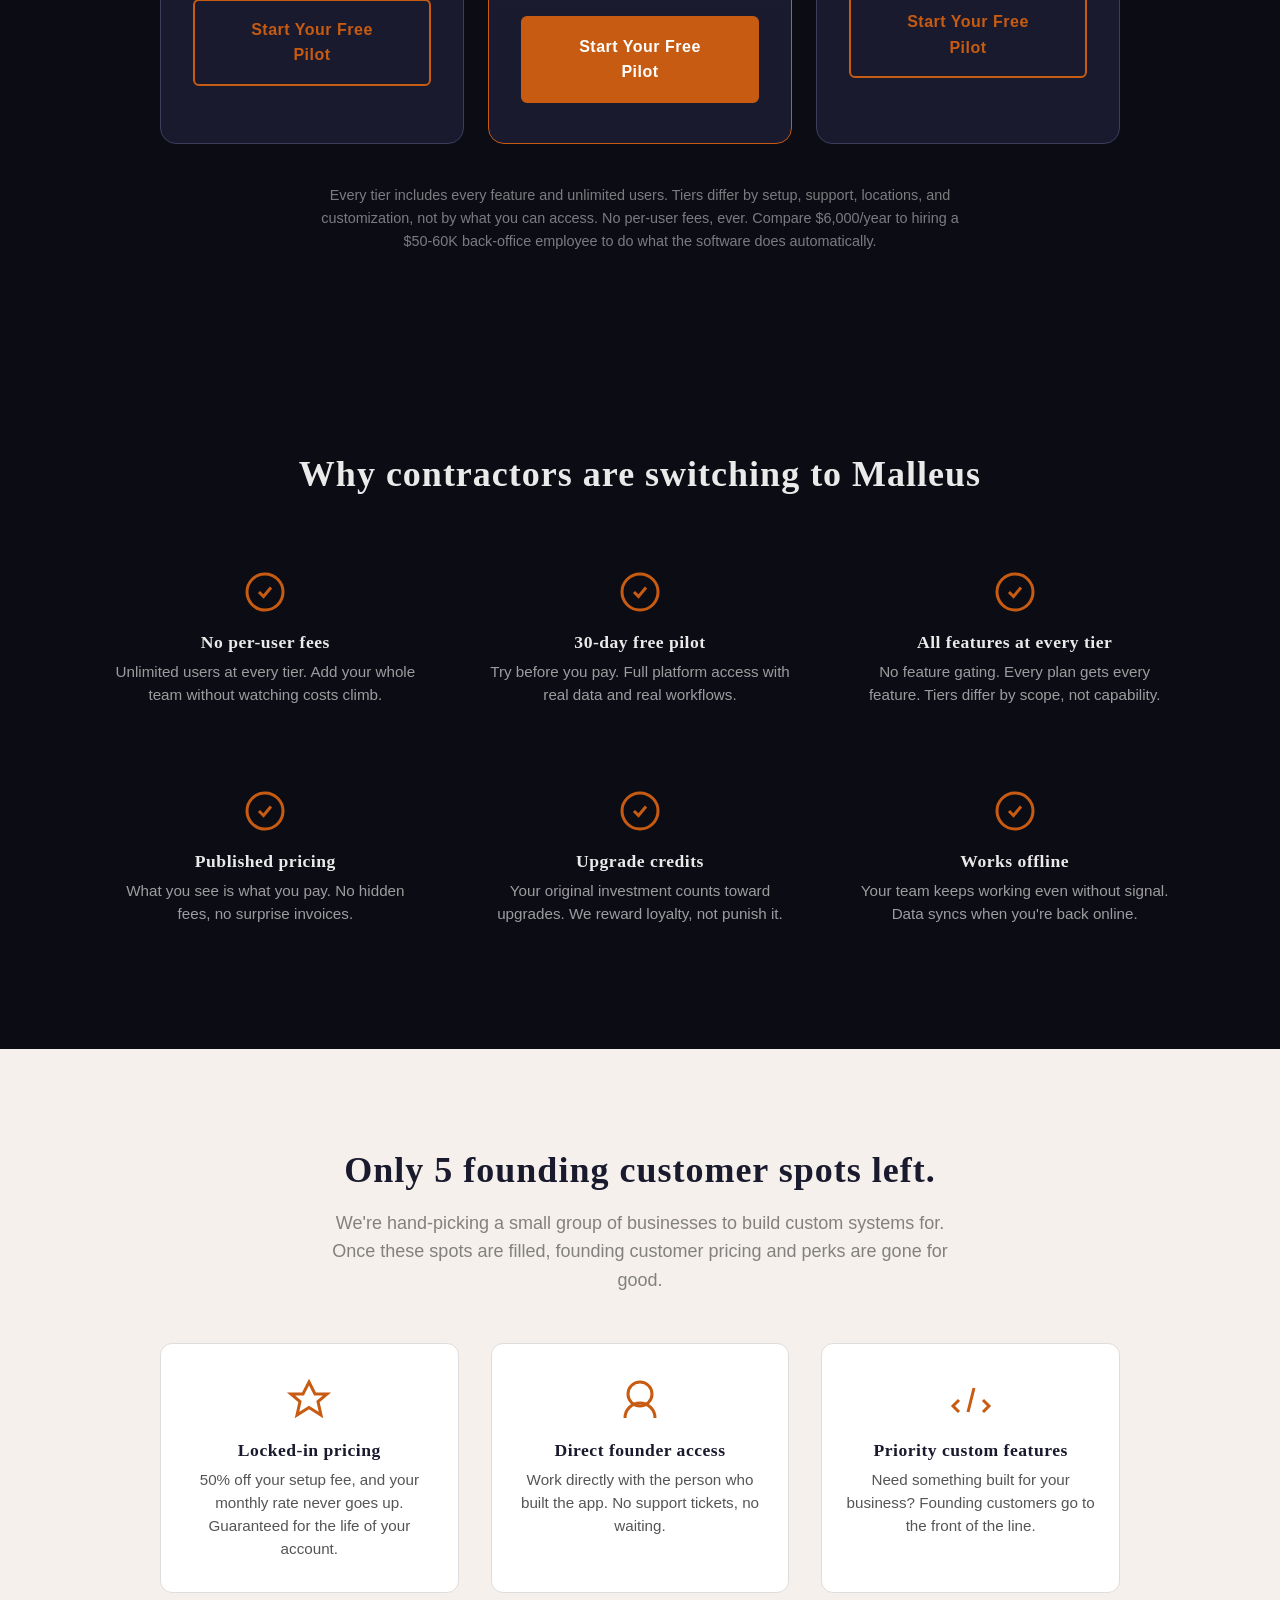
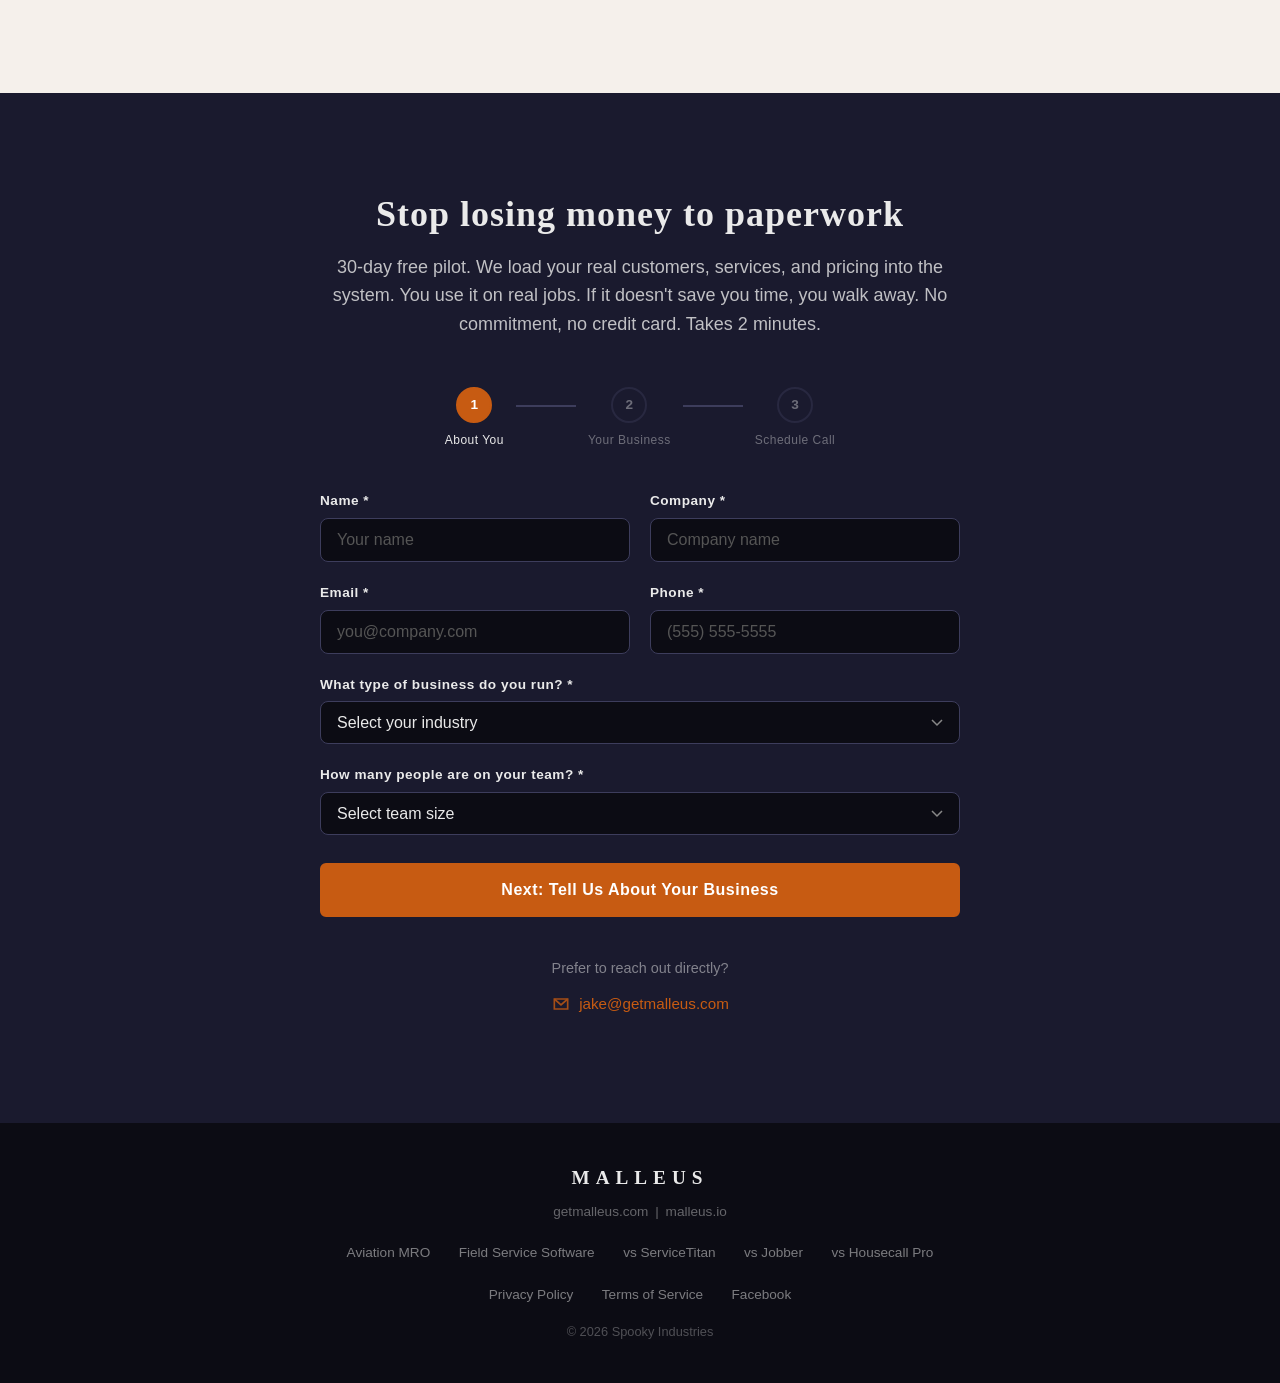
==== commit eaac0cb9: "Pricing v5: service-differentiated tier cards, pull unbuilt AI module pricing, drop SSO/API overprom" ====
--- a/index.html
+++ b/index.html
@@ -343,10 +343,11 @@
           <div class="price-deployment">$2,500 <span>setup</span></div>
           <div class="price-monthly">$500<span>/mo</span></div>
           <ul>
-            <li>For single-location shops</li>
+            <li>For single-crew shops  - running in a week</li>
             <li>Every feature included, unlimited users</li>
-            <li>Guided setup &amp; onboarding</li>
-            <li>Email support</li>
+            <li>Guided remote setup &amp; onboarding</li>
+            <li>Data import templates &amp; guidance</li>
+            <li>Next-business-day email support</li>
             <li>30-day free pilot  - pay nothing until you're sure</li>
           </ul>
           <a href="#contact" class="btn btn-outline">Start Your Free Pilot</a>
@@ -360,8 +361,10 @@
           <ul>
             <li>Everything in Starter, plus:</li>
             <li>Multiple locations</li>
-            <li>Hands-on data migration &amp; team training</li>
-            <li>Priority support</li>
+            <li>We move your data from your current system for you</li>
+            <li>Price book &amp; workflows built around how you quote</li>
+            <li>Office &amp; field teams trained separately</li>
+            <li>Same-day phone support + first-month hypercare</li>
             <li>30-day free pilot  - pay nothing until you're sure</li>
           </ul>
           <a href="#contact" class="btn btn-primary">Start Your Free Pilot</a>
@@ -374,9 +377,10 @@
           <ul>
             <li>Everything in Growth, plus:</li>
             <li>Unlimited locations</li>
-            <li>White-glove deployment</li>
-            <li>Dedicated account manager &amp; SLA</li>
-            <li>SSO, API access &amp; custom workflows</li>
+            <li>On-site deployment week</li>
+            <li>Compliance setup (FAA Part 145 audit trails)</li>
+            <li>Custom features scoped into your deployment</li>
+            <li>Dedicated line, same-day SLA &amp; quarterly reviews</li>
             <li>30-day free pilot  - pay nothing until you're sure</li>
           </ul>
           <a href="#contact" class="btn btn-outline">Start Your Free Pilot</a>
@@ -385,41 +389,6 @@
       </div>
 
       <p class="pricing-note">Every tier includes every feature and unlimited users. Tiers differ by setup, support, locations, and customization, not by what you can access. No per-user fees, ever. Compare $6,000/year to hiring a $50-60K back-office employee to do what the software does automatically.</p>
-    </div>
-  </section>
-
-  <!-- ===================== AI ADD-ON ===================== -->
-  <section class="ai-addon" id="ai">
-    <div class="container">
-      <h2 class="section-title">Power up with AI.</h2>
-      <p class="section-subtitle dark">AI is a modular add-on that works with any tier. Not a missing feature on lower plans.</p>
-
-      <div class="ai-grid">
-
-        <div class="ai-card">
-          <h3>Essential AI</h3>
-          <div class="ai-price">$2,000 <span>activation</span></div>
-          <div class="ai-monthly">+$200<span>/mo</span></div>
-          <p>Smart scheduling, auto-dispatch, basic analytics</p>
-        </div>
-
-        <div class="ai-card">
-          <h3>Advanced AI</h3>
-          <div class="ai-price">$5,000 <span>activation</span></div>
-          <div class="ai-monthly">+$400<span>/mo</span></div>
-          <p>Predictive maintenance, demand forecasting, route optimization</p>
-        </div>
-
-        <div class="ai-card">
-          <h3>Full AI Suite</h3>
-          <div class="ai-price">$8,000 <span>activation</span></div>
-          <div class="ai-monthly">+$600<span>/mo</span></div>
-          <p>All AI features + custom models, priority AI support</p>
-        </div>
-
-      </div>
-
-      <p class="ai-note">Bundle a base tier with AI and save. <a href="#contact">Ask us about bundle pricing.</a></p>
     </div>
   </section>
 
@@ -492,7 +461,7 @@
             <svg viewBox="0 0 32 32" fill="none" stroke="currentColor" stroke-width="2"><path d="M16 4l4 8h8l-6 5 2 9-8-5-8 5 2-9-6-5h8z"/></svg>
           </div>
           <h3>Locked-in pricing</h3>
-          <p>Your rate never goes up. Guaranteed for the life of your account.</p>
+          <p>50% off your setup fee, and your monthly rate never goes up. Guaranteed for the life of your account.</p>
         </div>
         <div class="founding-item">
           <div class="founding-icon">
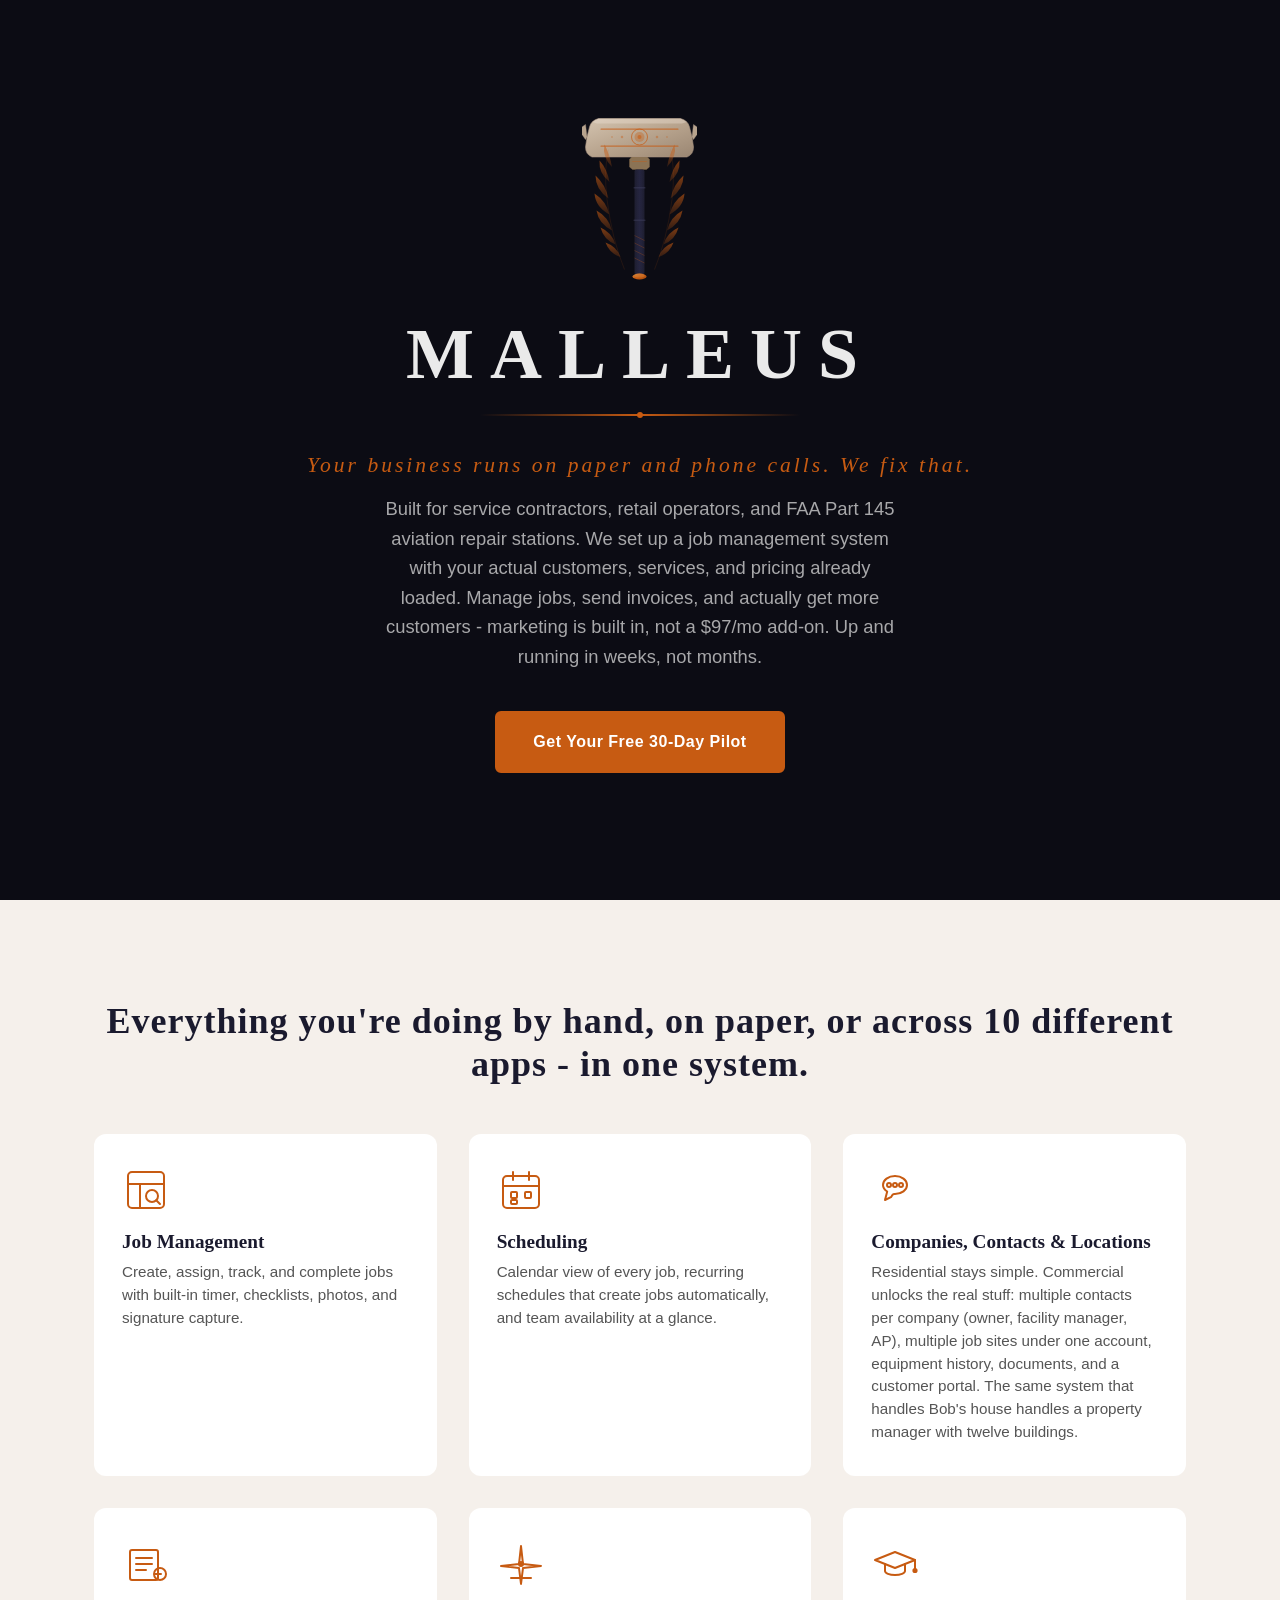
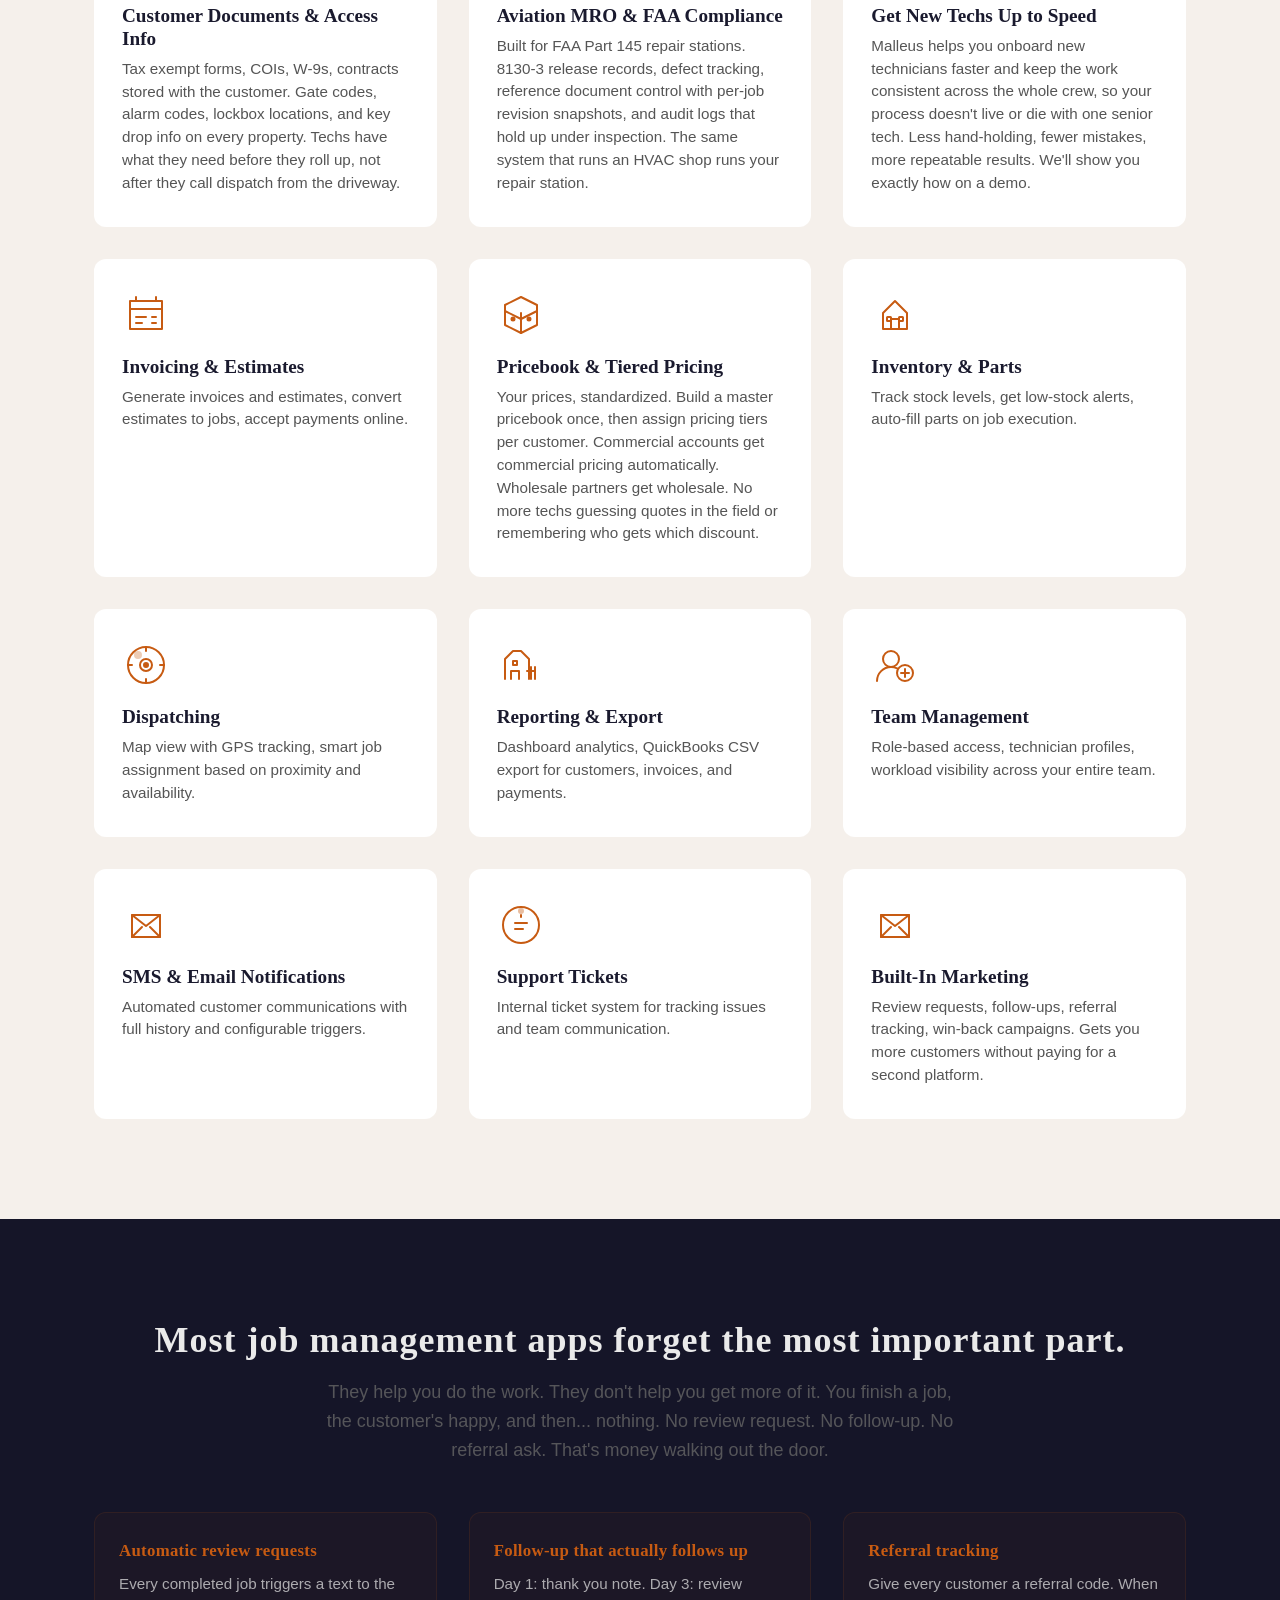
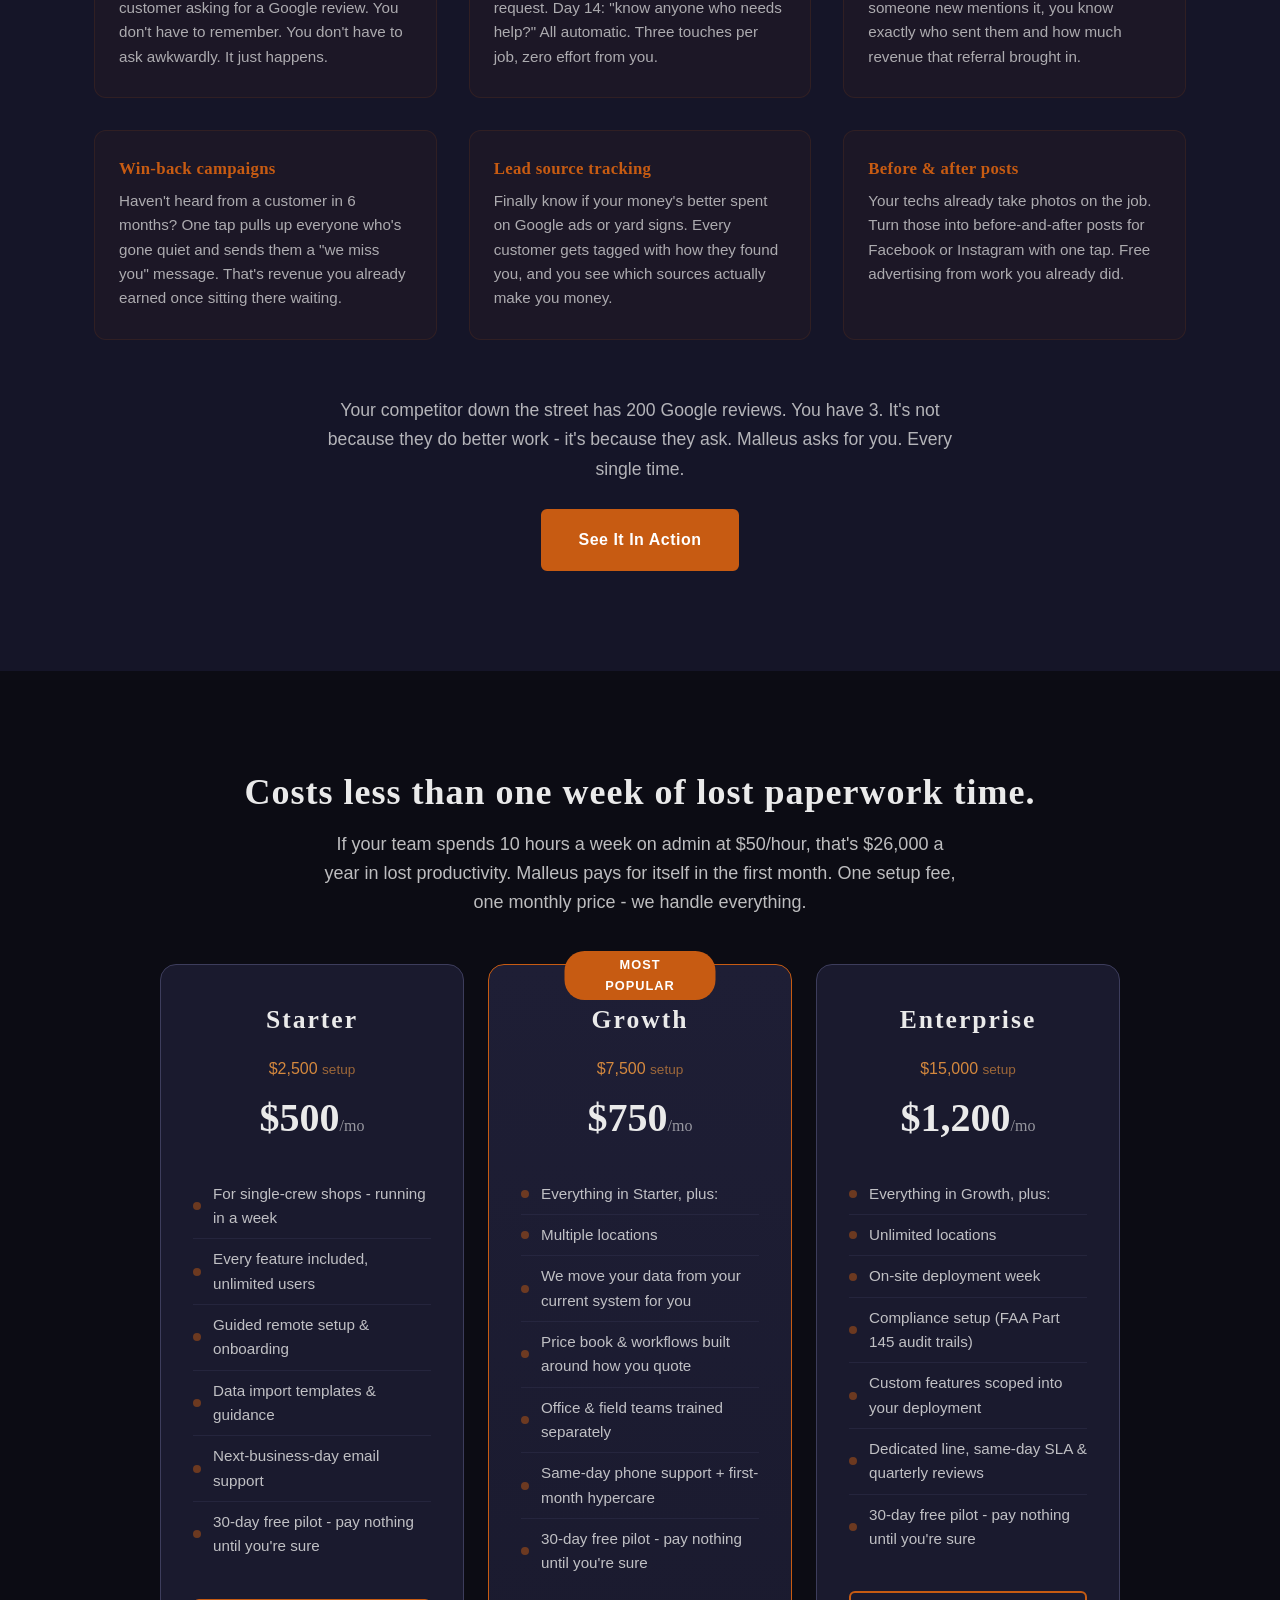
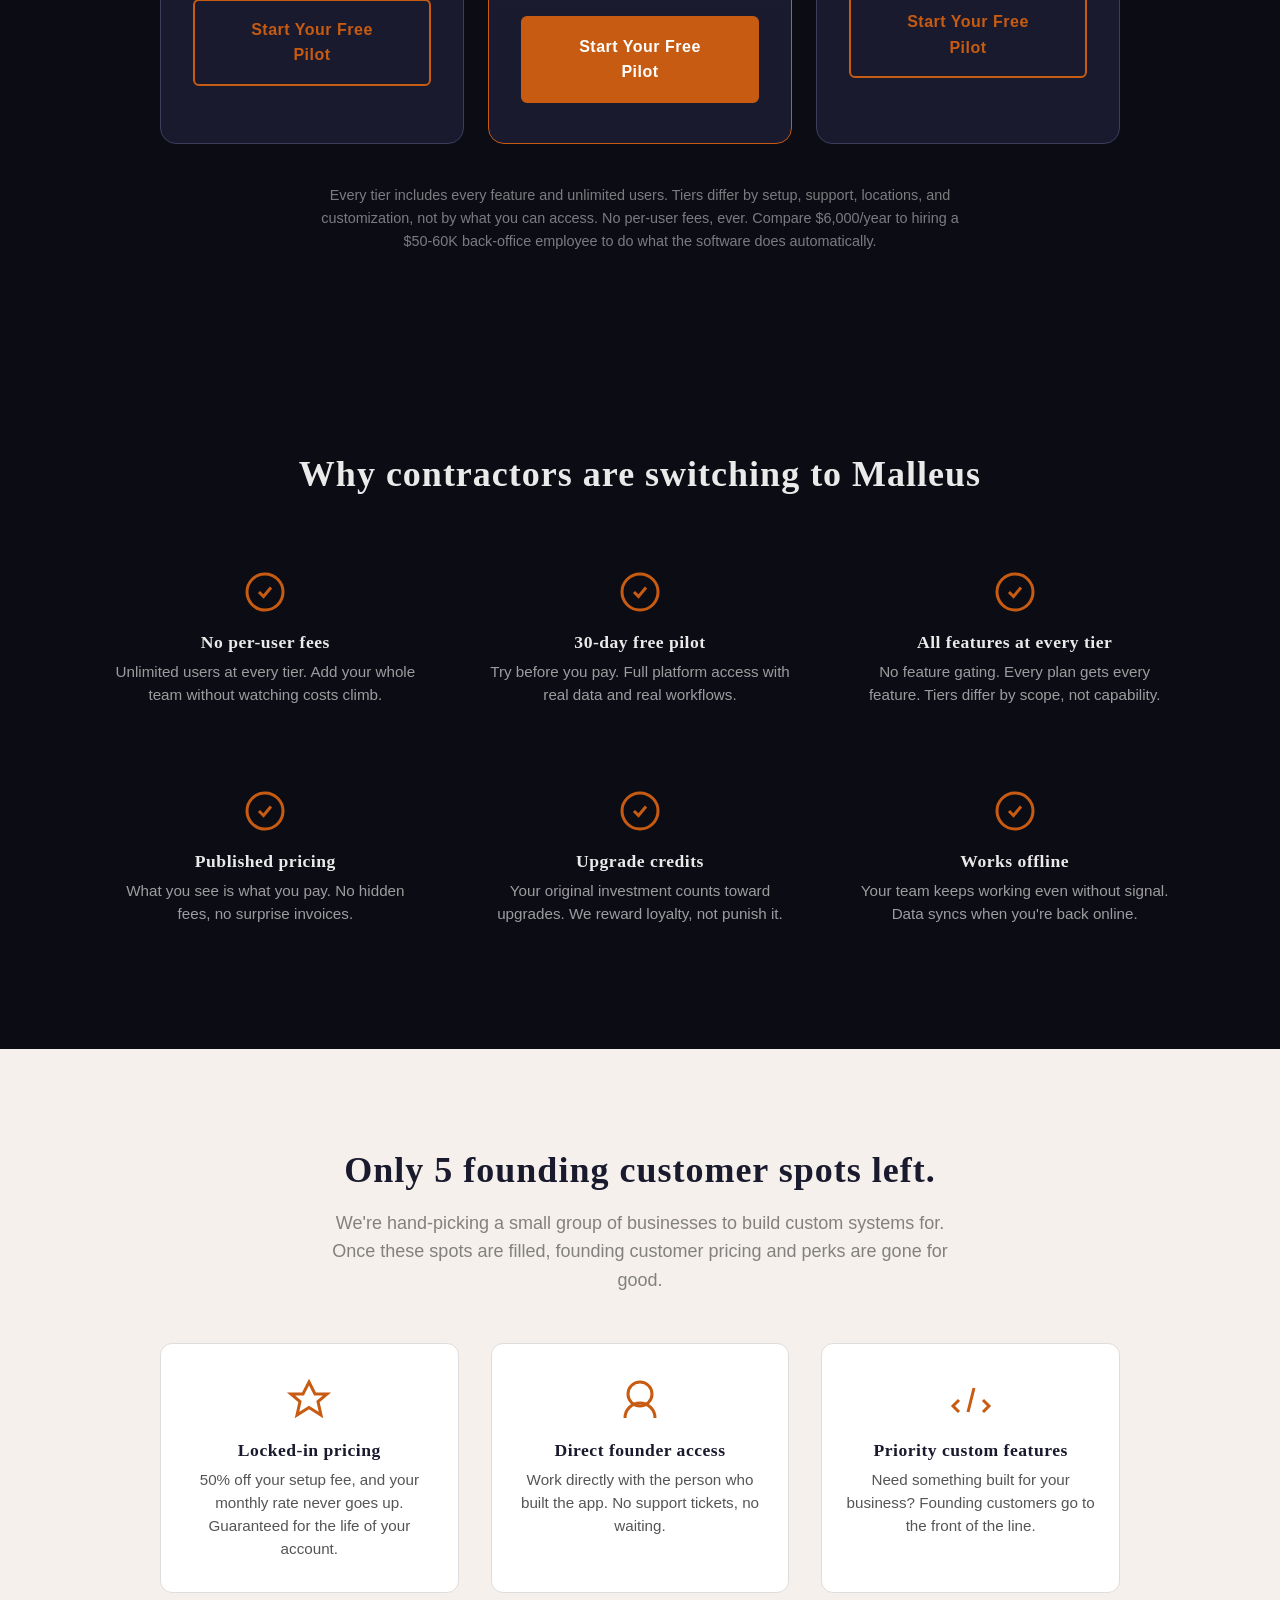
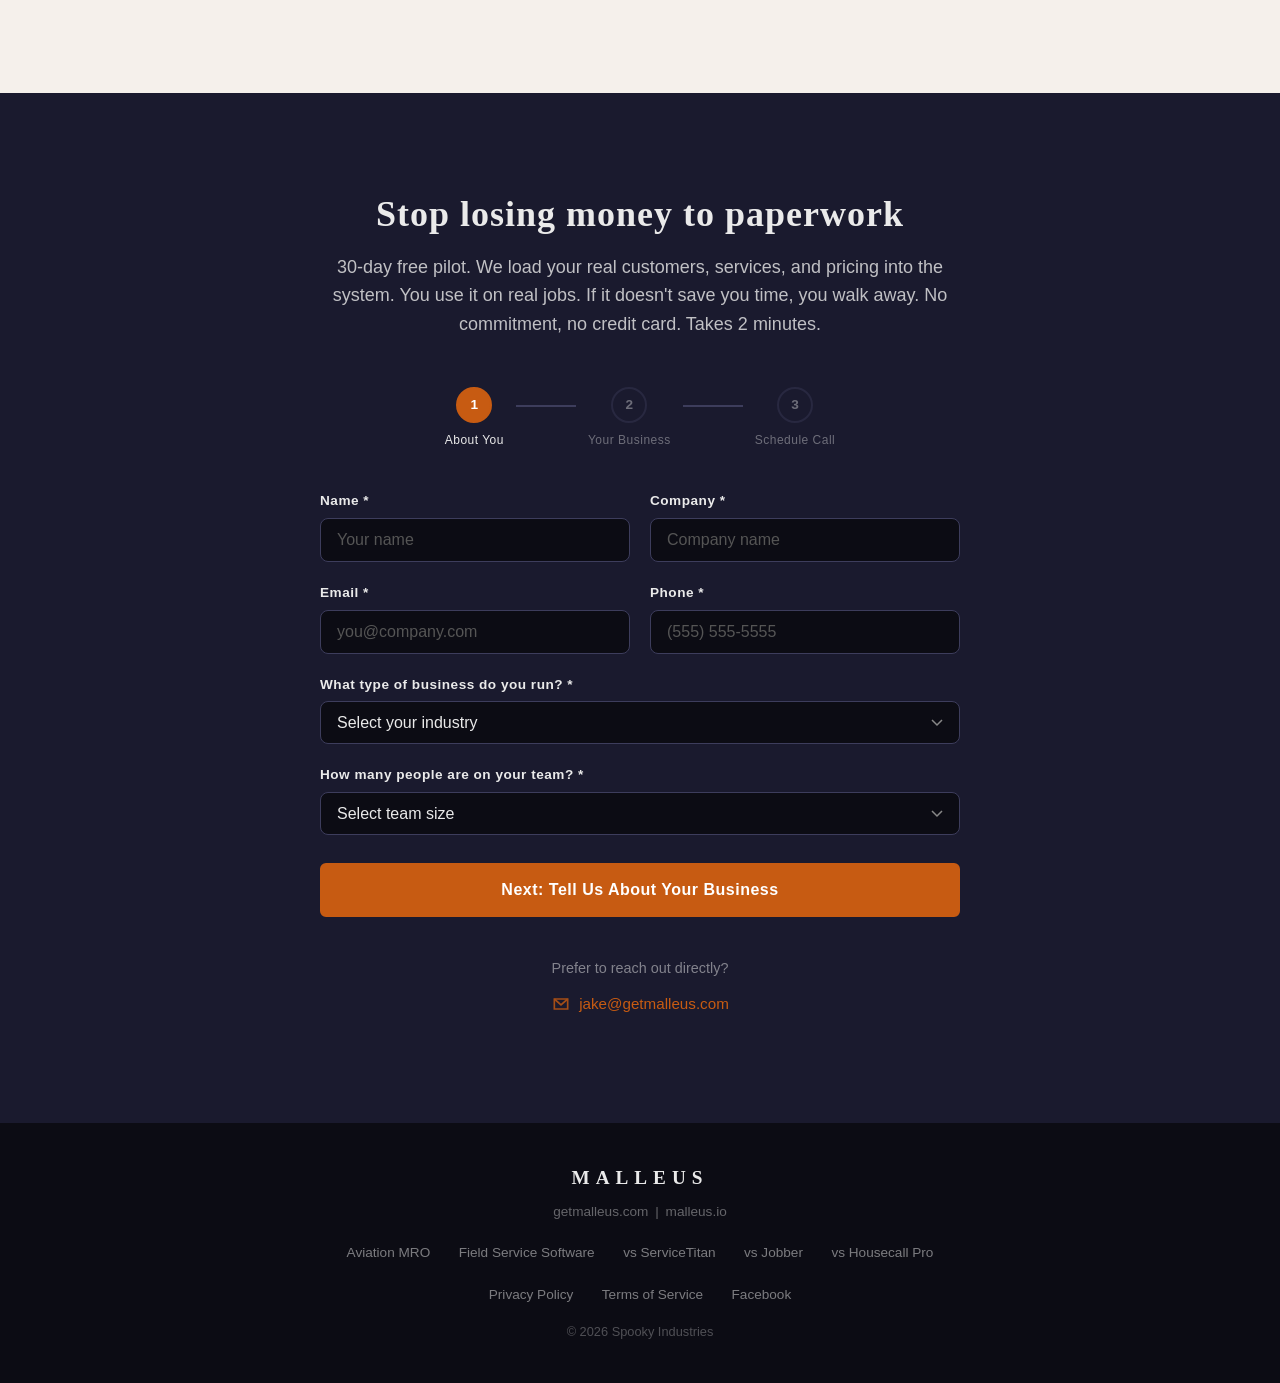
==== commit 0169c918: "Scheduling card: stop claiming drag-and-drop (not built); describe recurring auto-generation (which " ====
--- a/index.html
+++ b/index.html
@@ -172,7 +172,7 @@
             <svg viewBox="0 0 48 48" fill="none" stroke="currentColor" stroke-width="2" stroke-linecap="round" stroke-linejoin="round"><rect x="6" y="10" width="36" height="32" rx="4"/><path d="M6 20h36"/><path d="M16 6v8"/><path d="M32 6v8"/><rect x="14" y="26" width="6" height="6" rx="1"/><rect x="28" y="26" width="6" height="6" rx="1"/><rect x="14" y="34" width="6" height="4" rx="1"/></svg>
           </div>
           <h3>Scheduling</h3>
-          <p>Calendar view with drag-and-drop, recurring job templates, and team availability at a glance.</p>
+          <p>Calendar view of every job, recurring schedules that create jobs automatically, and team availability at a glance.</p>
         </div>
 
         <div class="feature-card">
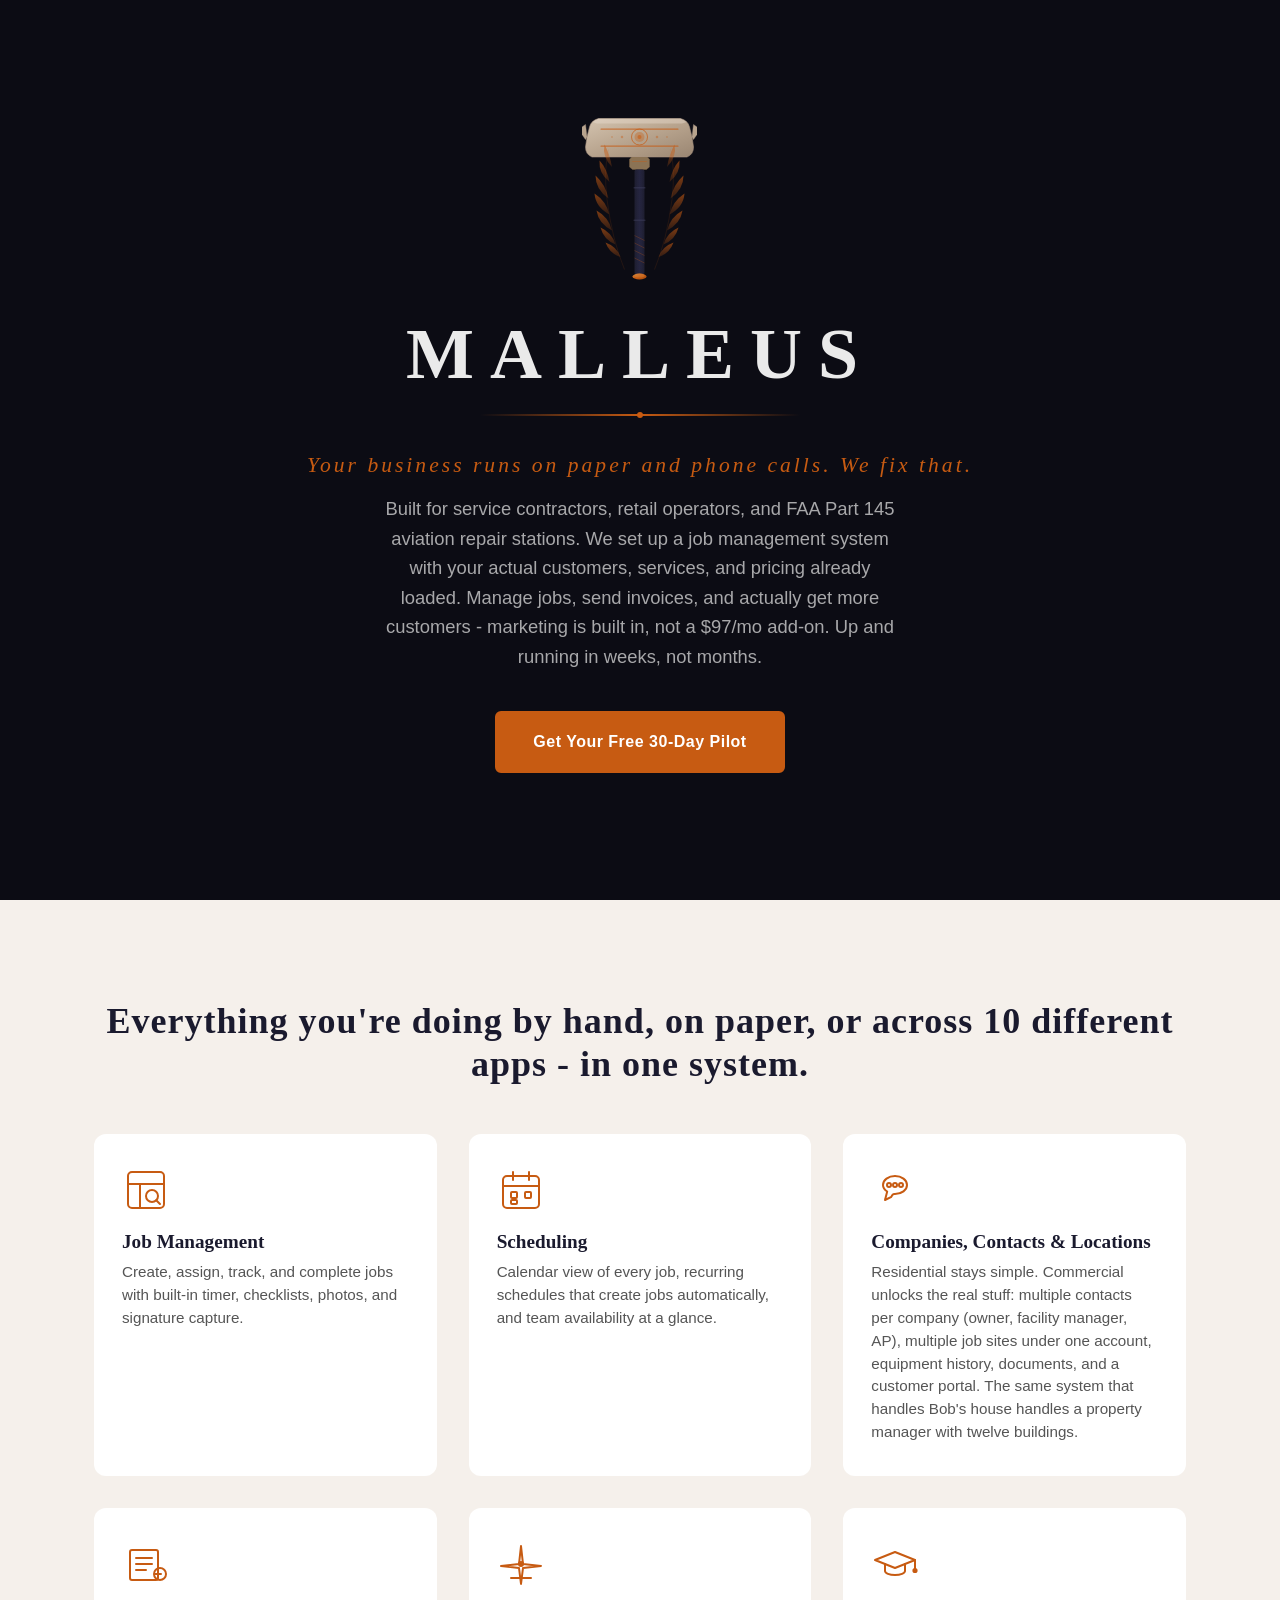
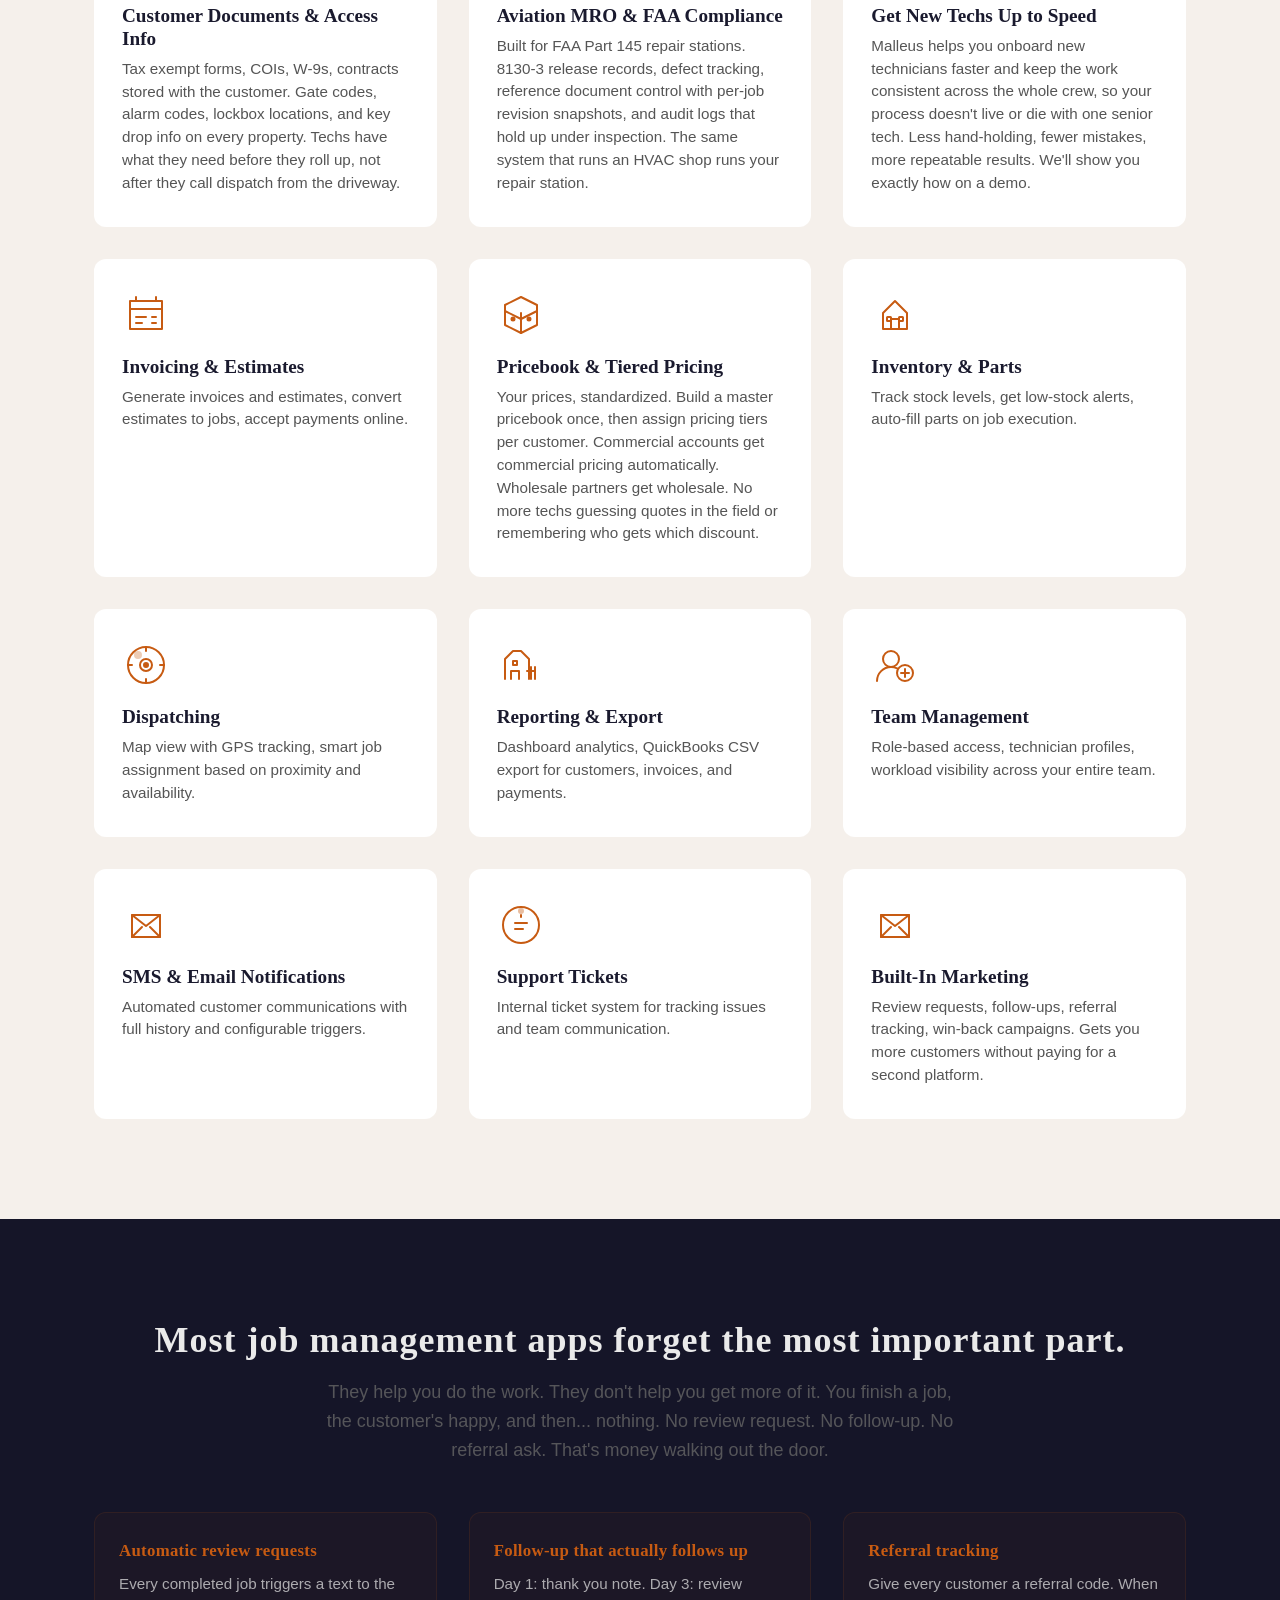
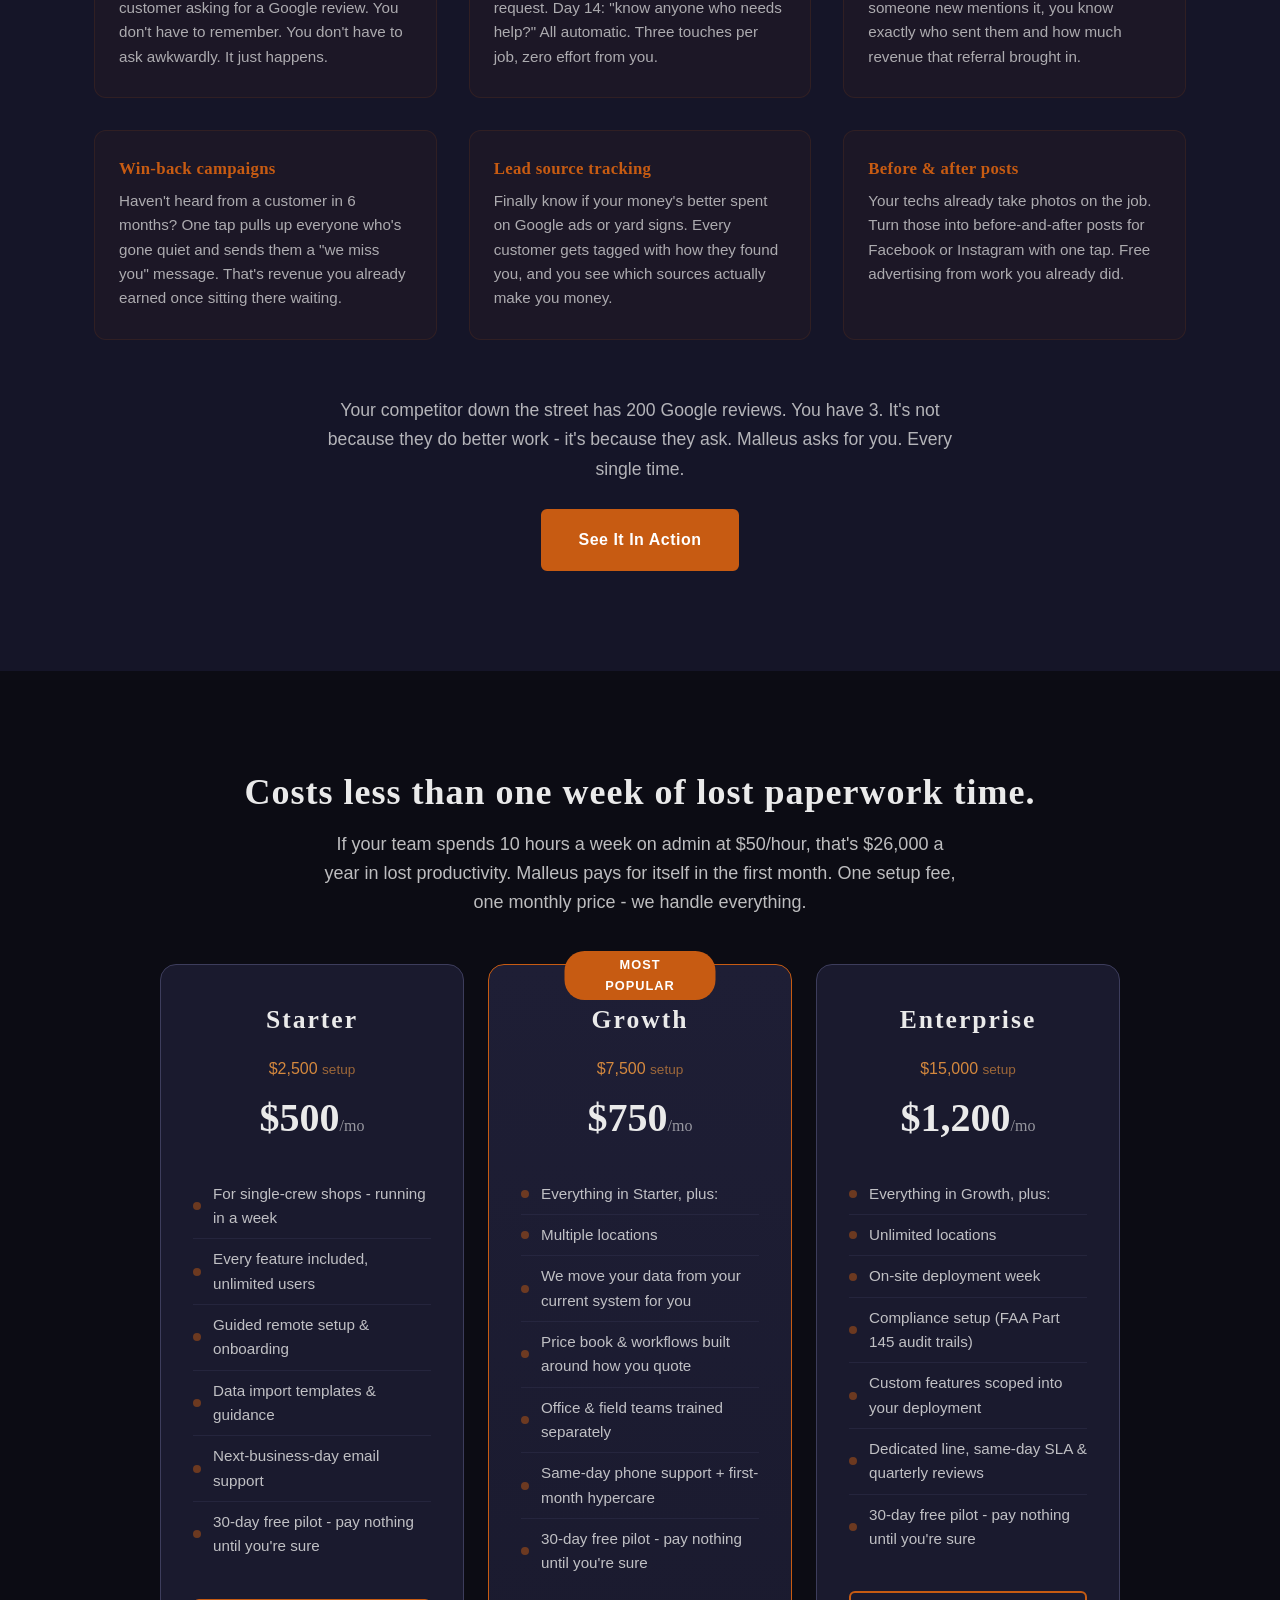
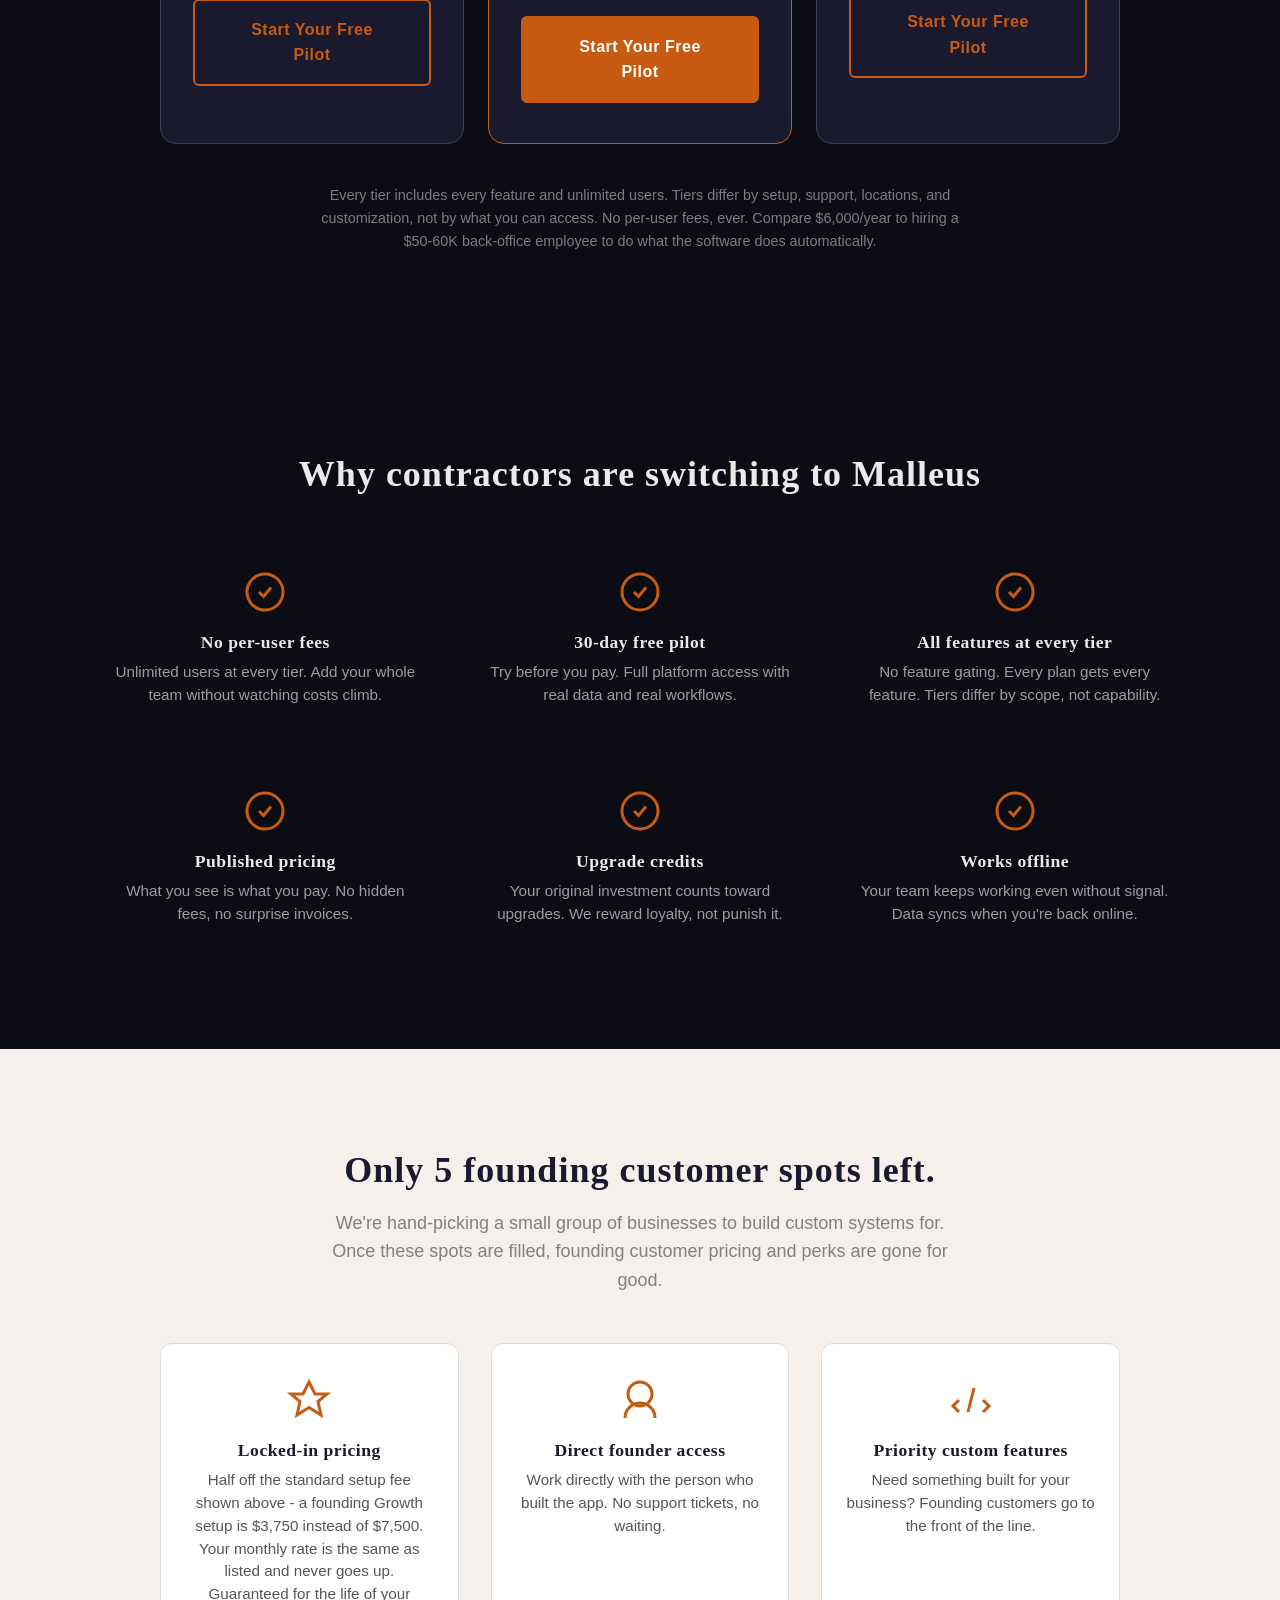
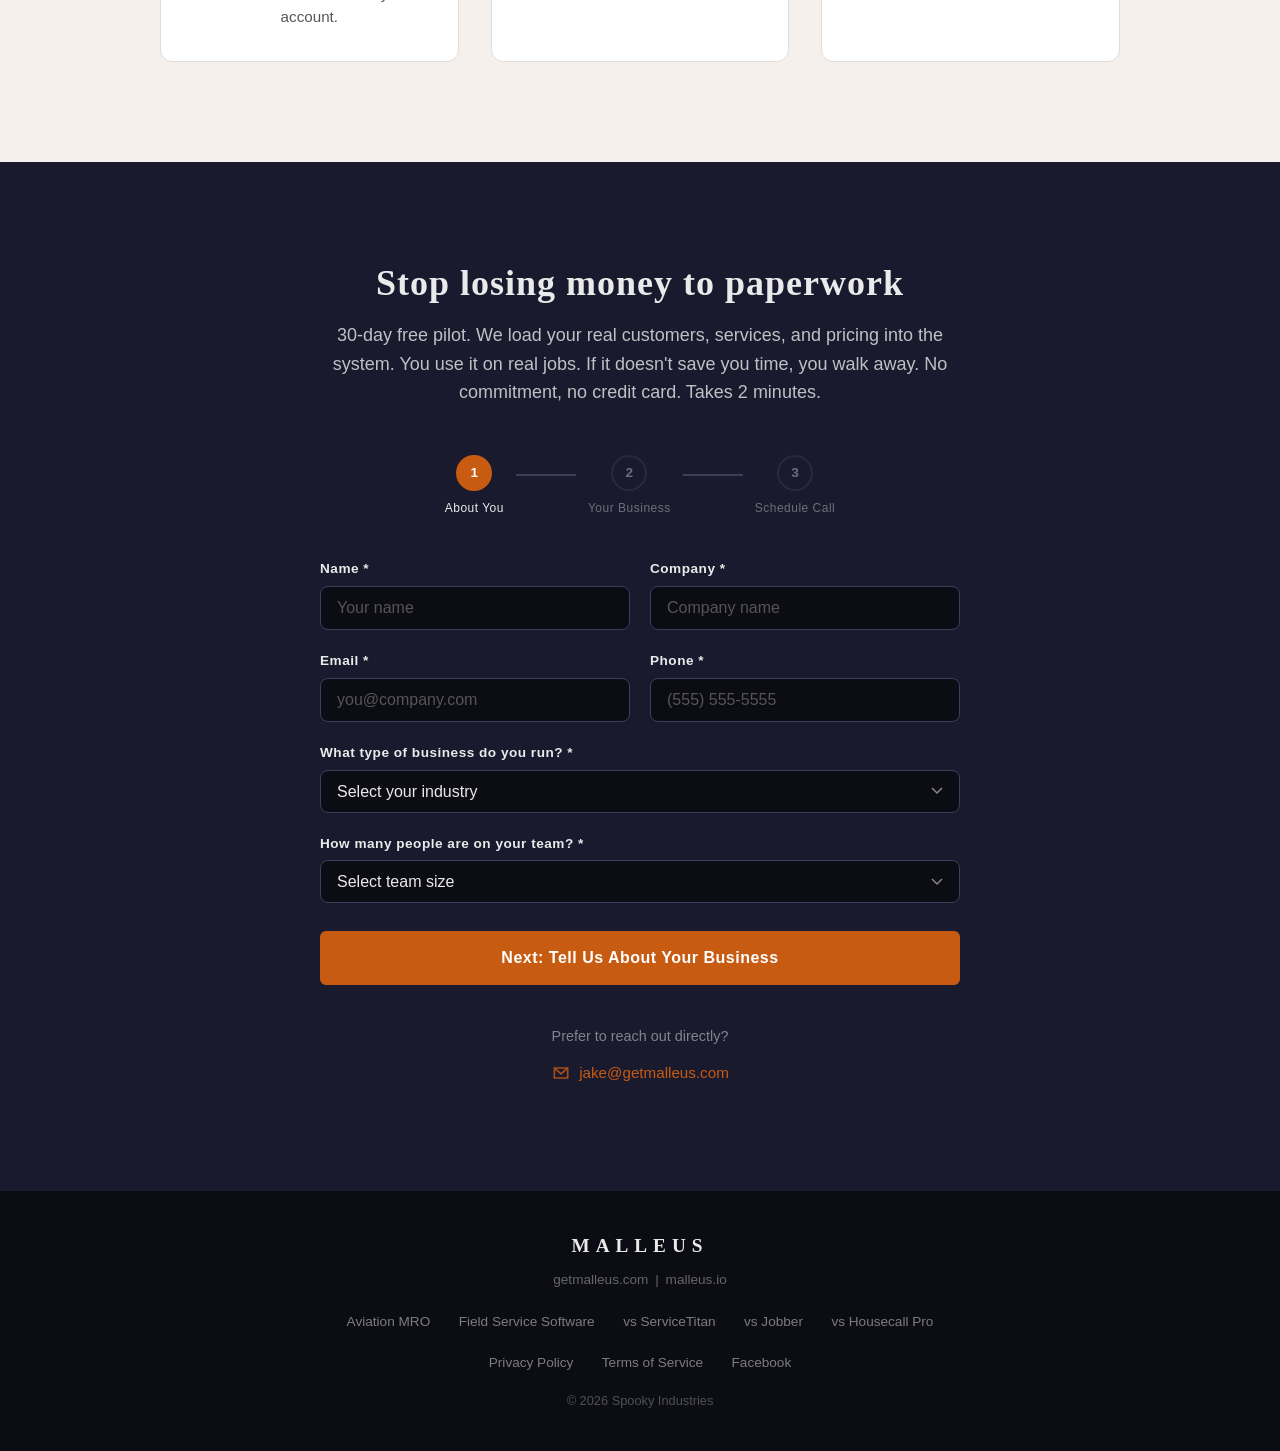
==== commit 3b98238e: "Clarify that founding pricing is half the standard setup fees shown" ====
--- a/index.html
+++ b/index.html
@@ -461,7 +461,7 @@
             <svg viewBox="0 0 32 32" fill="none" stroke="currentColor" stroke-width="2"><path d="M16 4l4 8h8l-6 5 2 9-8-5-8 5 2-9-6-5h8z"/></svg>
           </div>
           <h3>Locked-in pricing</h3>
-          <p>50% off your setup fee, and your monthly rate never goes up. Guaranteed for the life of your account.</p>
+          <p>Half off the standard setup fee shown above - a founding Growth setup is $3,750 instead of $7,500. Your monthly rate is the same as listed and never goes up. Guaranteed for the life of your account.</p>
         </div>
         <div class="founding-item">
           <div class="founding-icon">
